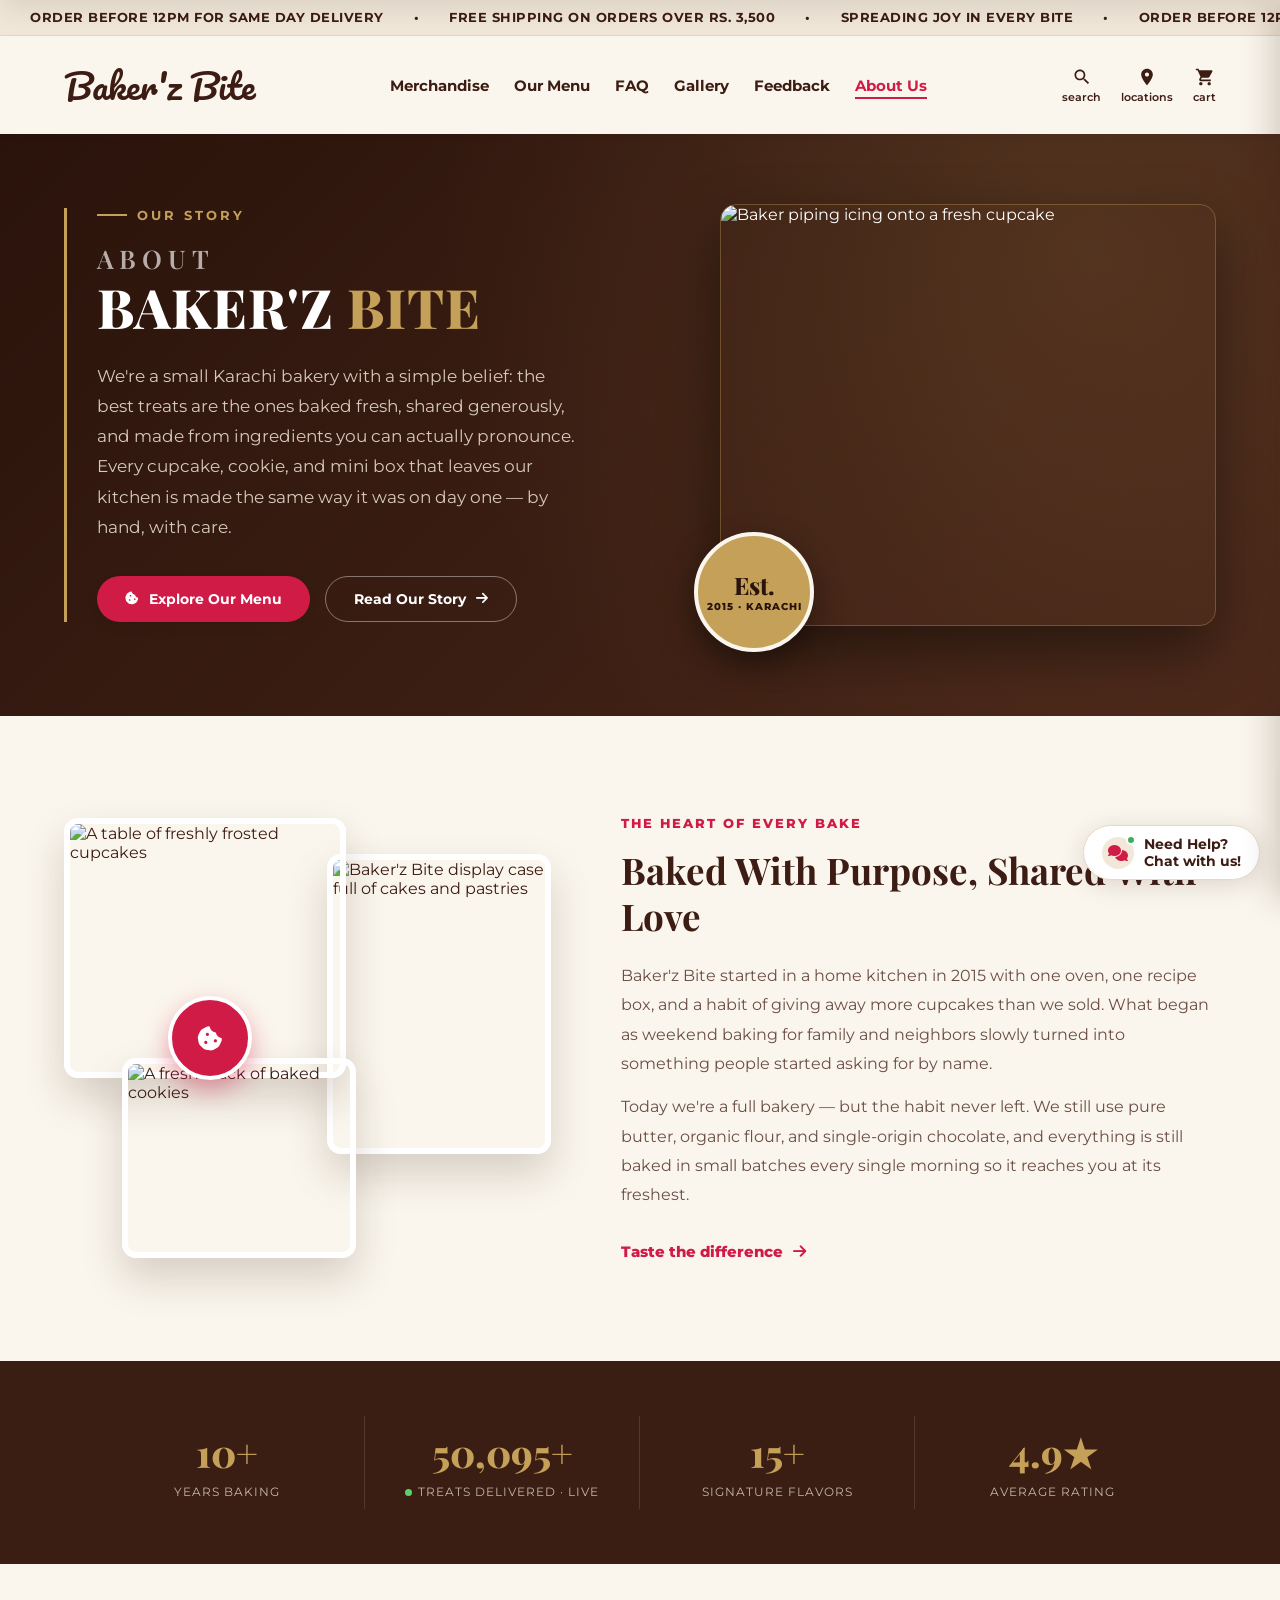
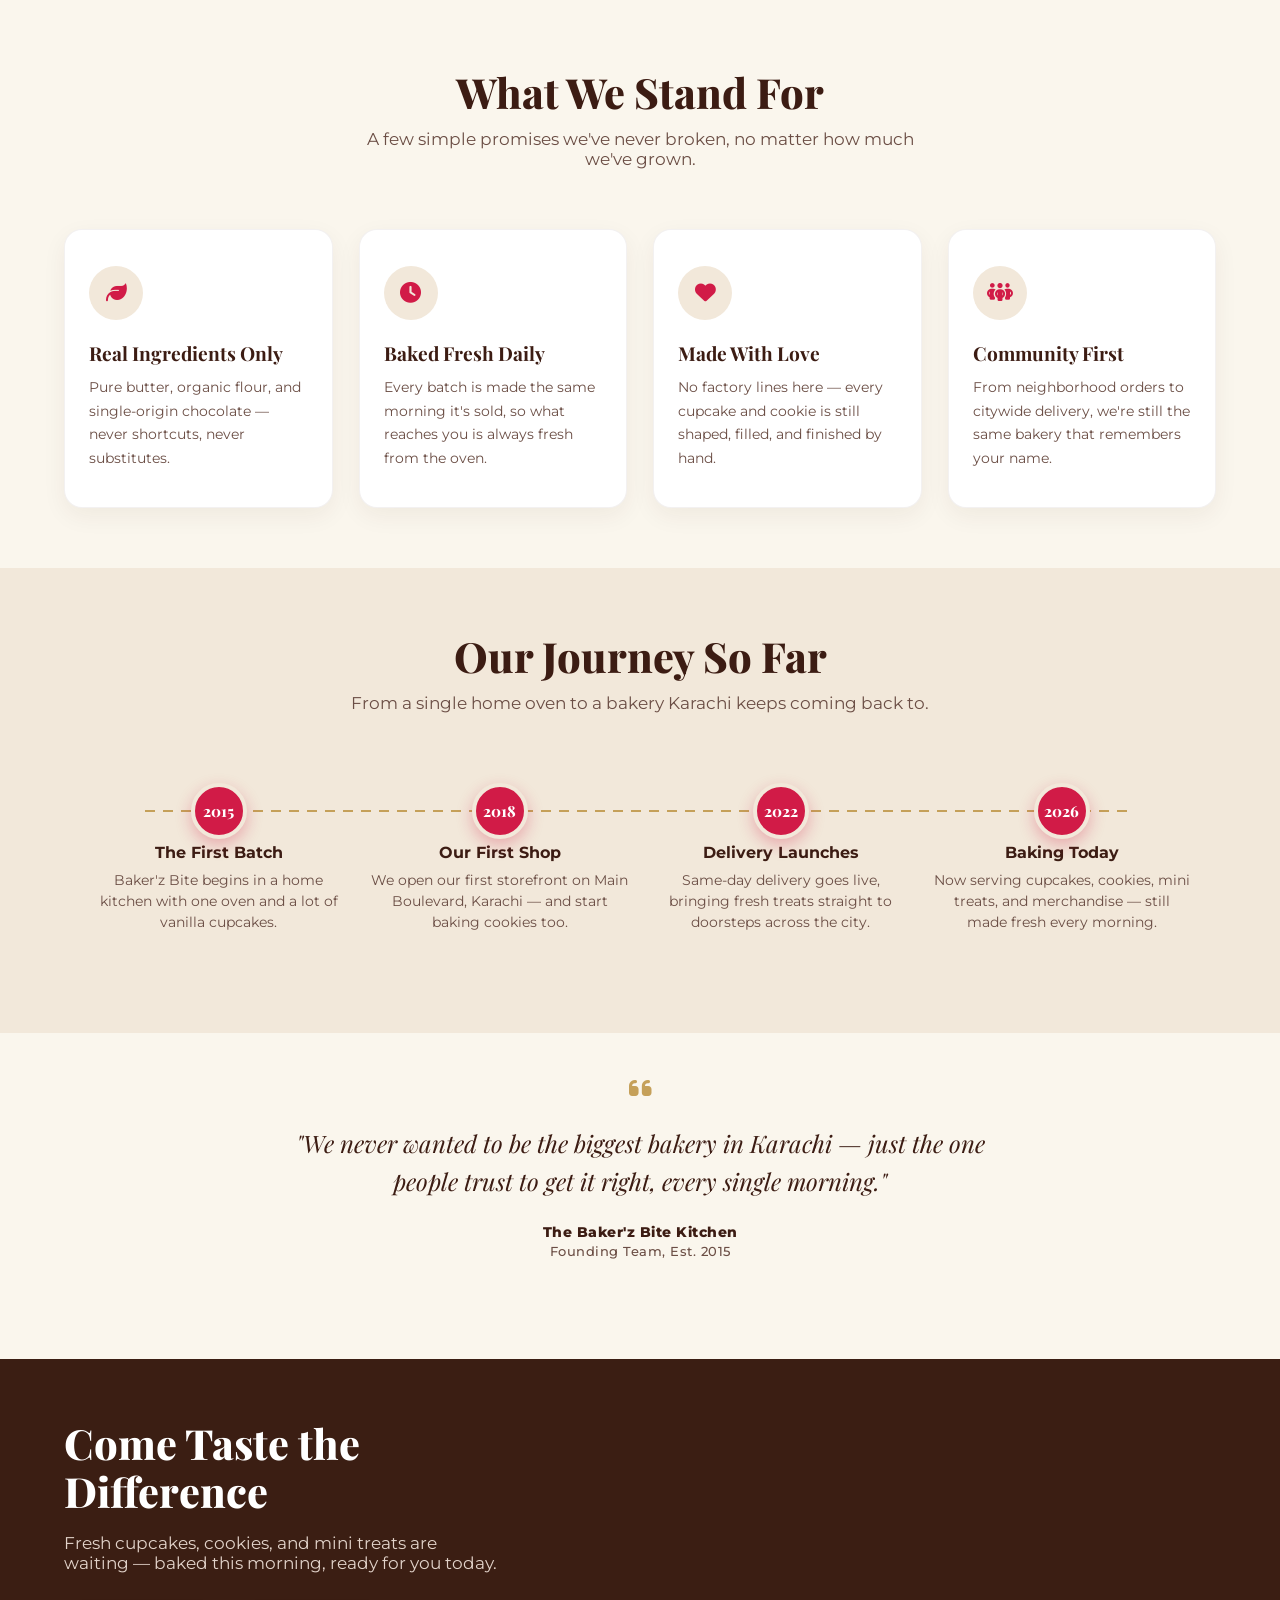
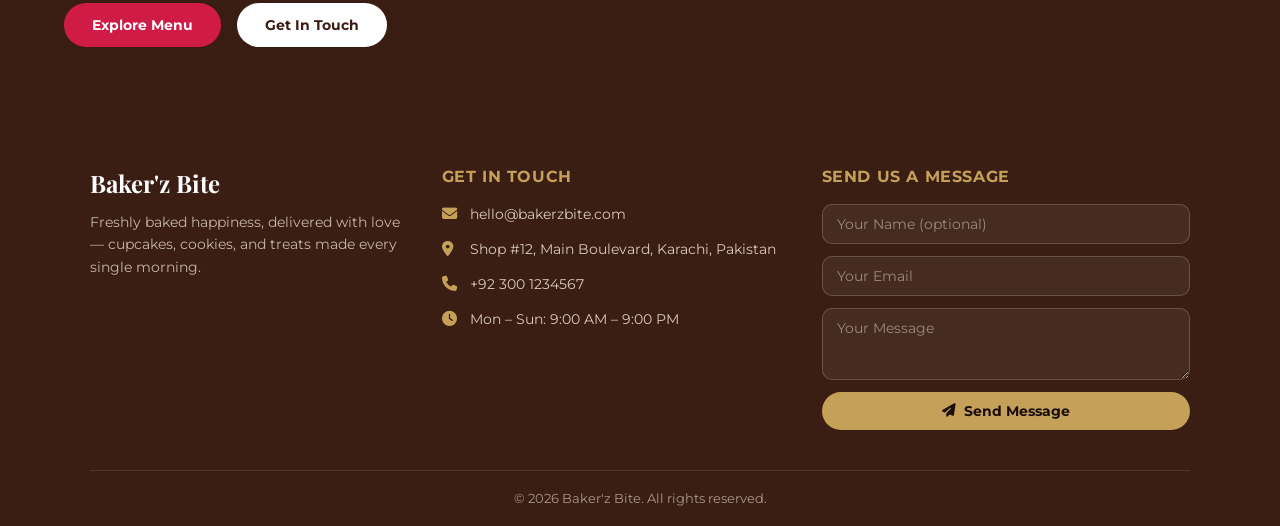
==== About_Us.html @ 225d3068 "first commit" ====
<!DOCTYPE html>
<html lang="en">

<head>
  <meta charset="UTF-8">
  <meta name="viewport" content="width=device-width, initial-scale=1.0">
  <title>About Us | Baker'z Bite</title>
  <!-- Google Fonts: Pacifico for logo, Montserrat & Playfair Display for modern typography -->
  <link rel="preconnect" href="https://fonts.googleapis.com">
  <link rel="preconnect" href="https://fonts.gstatic.com" crossorigin>
  <link
    href="https://fonts.googleapis.com/css2?family=Montserrat:wght@400;500;600;700;800&family=Pacifico&family=Playfair+Display:ital,wght@0,600;0,700;0,800;1,400&display=swap"
    rel="stylesheet">
  <!-- FontAwesome Icons -->
  <link rel="stylesheet" href="https://cdnjs.cloudflare.com/ajax/libs/font-awesome/6.4.0/css/all.min.css">

  <style>
    /* --- CSS RESET & THEME VARIABLES (matches index.html) --- */
    * {
      margin: 0;
      padding: 0;
      box-sizing: border-box;
      scroll-behavior: smooth;
    }

    :root {
      --bg-cream: #FAF6ED;
      --text-brown: #3C1C13;
      --accent-red: #D11B47;
      --card-brown: #3B1E13;
      --light-brown: #F2E8DA;
      --white: #FFFFFF;
      --gold-accent: #C5A059;
      --gold-hover: #e5be75;
      --transition-fast: all 0.25s cubic-bezier(0.4, 0, 0.2, 1);
      --transition-smooth: all 0.4s cubic-bezier(0.16, 1, 0.3, 1);
    }

    body {
      font-family: 'Montserrat', sans-serif;
      background-color: var(--bg-cream);
      color: var(--text-brown);
      overflow-x: hidden;
    }

    a {
      text-decoration: none;
      color: inherit;
    }

    img {
      display: block;
      max-width: 100%;
    }

    /* --- ANNOUNCEMENT TICKER --- */
    .ticker-bar {
      background-color: var(--light-brown);
      color: var(--text-brown);
      font-size: 0.8rem;
      font-weight: 700;
      letter-spacing: 0.5px;
      padding: 10px 0;
      overflow: hidden;
      white-space: nowrap;
      text-transform: uppercase;
      border-bottom: 1px solid rgba(60, 28, 19, 0.08);
    }

    .ticker-content {
      display: inline-flex;
      width: max-content;
      animation: ticker 25s linear infinite;
      will-change: transform;
      backface-visibility: hidden;
      transform: translateZ(0);
    }

    .ticker-item {
      display: inline-block;
      margin: 0 30px;
      flex-shrink: 0;
    }

    @keyframes ticker {
      0% { transform: translate3d(0, 0, 0); }
      100% { transform: translate3d(-50%, 0, 0); }
    }

    /* --- HEADER / NAVBAR --- */
    header {
      display: flex;
      justify-content: space-between;
      align-items: center;
      padding: 18px 5%;
      background-color: var(--bg-cream);
      position: sticky;
      top: 0;
      z-index: 1000;
      box-shadow: 0 2px 10px rgba(0, 0, 0, 0.03);
      transition: var(--transition-smooth);
    }

    .logo {
      font-family: 'Pacifico', cursive;
      font-size: 2.2rem;
      color: var(--text-brown);
      transition: var(--transition-fast);
    }

    .logo:hover {
      transform: scale(1.02);
      color: var(--accent-red);
    }

    nav ul {
      display: flex;
      list-style: none;
      gap: 25px;
    }

    nav a {
      font-size: 0.95rem;
      font-weight: 700;
      color: var(--text-brown);
      transition: var(--transition-fast);
      position: relative;
    }

    nav a:hover,
    nav a.active {
      color: var(--accent-red);
    }

    nav a::after {
      content: '';
      position: absolute;
      width: 0;
      height: 2px;
      bottom: -4px;
      left: 0;
      background-color: var(--accent-red);
      transition: var(--transition-fast);
    }

    nav a:hover::after,
    nav a.active::after {
      width: 100%;
    }


    .header-icons {
      display: flex;
      gap: 20px;
    }

    .icon-item {
      display: flex;
      flex-direction: column;
      align-items: center;
      font-size: 0.7rem;
      font-weight: 600;
      color: var(--text-brown);
      cursor: pointer;
      position: relative;
      transition: var(--transition-fast);
    }

    .icon-item:hover {
      color: var(--accent-red);
      transform: translateY(-2px);
    }

    .icon-item svg {
      width: 20px;
      height: 20px;
      fill: currentColor;
      margin-bottom: 3px;
      transition: var(--transition-fast);
    }

    /* --- SHARED BUTTONS --- */
    .btn {
      padding: 14px 28px;
      border-radius: 30px;
      font-size: 0.85rem;
      font-weight: 700;
      border: none;
      cursor: pointer;
      transition: var(--transition-fast);
      display: inline-flex;
      align-items: center;
      gap: 10px;
      box-shadow: 0 4px 12px rgba(0, 0, 0, 0.06);
    }

    .btn:hover {
      transform: translateY(-3px) scale(1.02);
      box-shadow: 0 8px 18px rgba(0, 0, 0, 0.12);
    }

    .btn:active {
      transform: translateY(0) scale(0.98);
    }

    .btn-primary {
      background-color: var(--accent-red);
      color: var(--white);
    }

    .btn-secondary {
      background-color: var(--white);
      color: var(--text-brown);
    }

    .btn-outline-light {
      background-color: transparent;
      color: var(--white);
      border: 1px solid rgba(255, 255, 255, 0.4);
      box-shadow: none;
    }

    .btn-outline-light:hover {
      background-color: rgba(255, 255, 255, 0.1);
      border-color: var(--gold-accent);
    }

    /* ============================================================ */
    /* ABOUT HERO — dark banner with gold accent, inspired by ref   */
    /* ============================================================ */
    .about-hero {
      position: relative;
      background: linear-gradient(135deg, #2A130B 0%, var(--card-brown) 55%, #472418 100%);
      color: var(--white);
      overflow: hidden;
    }

    .about-hero::before {
      content: '';
      position: absolute;
      inset: 0;
      background-image: radial-gradient(circle at 85% 20%, rgba(197, 160, 89, 0.16), transparent 55%);
      pointer-events: none;
    }

    .about-hero-inner {
      max-width: 1300px;
      margin: 0 auto;
      padding: 70px 5% 90px;
      display: grid;
      grid-template-columns: 1.1fr 0.9fr;
      gap: 50px;
      align-items: center;
      position: relative;
      z-index: 2;
    }

    .about-eyebrow {
      display: flex;
      align-items: center;
      gap: 10px;
      color: var(--gold-accent);
      font-size: 0.8rem;
      font-weight: 700;
      letter-spacing: 3px;
      text-transform: uppercase;
      margin-bottom: 22px;
    }

    .about-eyebrow::before {
      content: '';
      width: 30px;
      height: 2px;
      background-color: var(--gold-accent);
    }

    .about-hero-text {
      border-left: 3px solid var(--gold-accent);
      padding-left: 30px;
    }

    .about-hero-text h1 {
      font-family: 'Playfair Display', serif;
      font-weight: 800;
      text-transform: uppercase;
      line-height: 1.05;
      font-size: 3.4rem;
      letter-spacing: 1px;
    }

    .about-hero-text h1 .thin {
      display: block;
      font-weight: 600;
      font-size: 1.6rem;
      letter-spacing: 6px;
      color: rgba(255, 255, 255, 0.65);
      margin-bottom: 6px;
    }

    .about-hero-text h1 span {
      color: var(--gold-accent);
    }

    .about-hero-text p {
      margin-top: 26px;
      font-size: 1.08rem;
      line-height: 1.75;
      color: rgba(242, 232, 218, 0.85);
      max-width: 480px;
    }

    .about-hero-buttons {
      display: flex;
      flex-wrap: wrap;
      gap: 15px;
      margin-top: 34px;
    }

    .about-hero-image {
      position: relative;
    }

    .about-hero-image-frame {
      position: relative;
      border-radius: 16px;
      overflow: hidden;
      box-shadow: 0 25px 60px rgba(0, 0, 0, 0.45);
      border: 1px solid rgba(197, 160, 89, 0.35);
    }

    .about-hero-image-frame img {
      width: 100%;
      height: 420px;
      object-fit: cover;
      transition: transform 0.8s cubic-bezier(0.16, 1, 0.3, 1);
    }

    .about-hero-image:hover .about-hero-image-frame img {
      transform: scale(1.05);
    }

    .about-hero-stamp {
      position: absolute;
      bottom: -26px;
      left: -26px;
      width: 120px;
      height: 120px;
      border-radius: 50%;
      background: var(--gold-accent);
      color: #2A130B;
      display: flex;
      flex-direction: column;
      align-items: center;
      justify-content: center;
      text-align: center;
      font-family: 'Montserrat', sans-serif;
      font-weight: 800;
      box-shadow: 0 12px 30px rgba(0, 0, 0, 0.35);
      border: 4px solid var(--bg-cream);
      z-index: 3;
    }

    .about-hero-stamp span:first-child {
      font-family: 'Playfair Display', serif;
      font-size: 1.5rem;
      line-height: 1;
    }

    .about-hero-stamp span:last-child {
      font-size: 0.6rem;
      letter-spacing: 1px;
      text-transform: uppercase;
      margin-top: 4px;
    }

    @media (max-width: 900px) {
      .about-hero-inner {
        grid-template-columns: 1fr;
        padding-top: 50px;
      }

      .about-hero-text h1 {
        font-size: 2.4rem;
      }

      .about-hero-image-frame img {
        height: 300px;
      }

      nav ul {
        display: none;
      }
    }

    /* ============================================================ */
    /* STORY SECTION — two column, image collage w/ badge (ref idea)*/
    /* ============================================================ */
    .story-section {
      max-width: 1300px;
      margin: 0 auto;
      padding: 100px 5%;
      display: grid;
      grid-template-columns: 0.9fr 1.1fr;
      gap: 70px;
      align-items: center;
    }

    .story-label {
      color: var(--accent-red);
      font-weight: 800;
      font-size: 0.8rem;
      letter-spacing: 2px;
      text-transform: uppercase;
      margin-bottom: 16px;
    }

    .story-section h2 {
      font-family: 'Playfair Display', serif;
      font-weight: 700;
      font-size: 2.3rem;
      line-height: 1.25;
      margin-bottom: 22px;
    }

    .story-section p {
      font-size: 1.02rem;
      line-height: 1.8;
      color: #6B4E45;
      margin-bottom: 14px;
    }

    .story-link {
      display: inline-flex;
      align-items: center;
      gap: 10px;
      margin-top: 18px;
      font-weight: 800;
      color: var(--accent-red);
      font-size: 0.95rem;
      transition: var(--transition-fast);
    }

    .story-link i {
      transition: transform 0.3s ease;
    }

    .story-link:hover i {
      transform: translateX(6px);
    }

    .story-collage {
      position: relative;
      height: 440px;
    }

    .collage-img {
      position: absolute;
      border-radius: 14px;
      overflow: hidden;
      box-shadow: 0 20px 40px rgba(60, 28, 19, 0.18);
      border: 6px solid var(--white);
    }

    .collage-img img {
      width: 100%;
      height: 100%;
      object-fit: cover;
    }

    .collage-1 {
      width: 58%;
      height: 260px;
      top: 0;
      left: 0;
      z-index: 2;
    }

    .collage-2 {
      width: 48%;
      height: 200px;
      bottom: 0;
      left: 12%;
      z-index: 3;
    }

    .collage-3 {
      width: 46%;
      height: 300px;
      top: 8%;
      right: 0;
      z-index: 1;
    }

    .collage-badge {
      position: absolute;
      top: 50%;
      left: 30%;
      transform: translate(-50%, -50%);
      width: 84px;
      height: 84px;
      border-radius: 50%;
      background: var(--accent-red);
      color: var(--white);
      display: flex;
      align-items: center;
      justify-content: center;
      font-size: 1.6rem;
      box-shadow: 0 10px 25px rgba(209, 27, 71, 0.4);
      z-index: 4;
      border: 4px solid var(--white);
    }

    @media (max-width: 900px) {
      .story-section {
        grid-template-columns: 1fr;
        gap: 40px;
        padding: 70px 5%;
      }

      .story-collage {
        height: 360px;
        order: -1;
      }
    }

    /* ============================================================ */
    /* STATS BAND                                                    */
    /* ============================================================ */
    .stats-band {
      background: var(--card-brown);
      color: var(--white);
      padding: 55px 5%;
    }

    .stats-inner {
      max-width: 1100px;
      margin: 0 auto;
      display: grid;
      grid-template-columns: repeat(4, 1fr);
      text-align: center;
    }

    .stat-item {
      padding: 10px 20px;
      border-right: 1px solid rgba(255, 255, 255, 0.12);
    }

    .stat-item:last-child {
      border-right: none;
    }

    .stat-item .stat-number {
      font-family: 'Playfair Display', serif;
      font-weight: 800;
      font-size: 2.4rem;
      color: var(--gold-accent);
      display: block;
    }

    .stat-item .stat-label {
      font-size: 0.78rem;
      letter-spacing: 1px;
      text-transform: uppercase;
      color: rgba(242, 232, 218, 0.75);
      margin-top: 6px;
      display: block;
    }

    .live-dot {
      display: inline-block;
      width: 7px;
      height: 7px;
      border-radius: 50%;
      background: #5ad16a;
      margin-right: 6px;
      vertical-align: middle;
      animation: liveDotPulse 1.8s infinite;
    }

    @keyframes liveDotPulse {
      0% { box-shadow: 0 0 0 0 rgba(90, 209, 106, 0.55); }
      70% { box-shadow: 0 0 0 6px rgba(90, 209, 106, 0); }
      100% { box-shadow: 0 0 0 0 rgba(90, 209, 106, 0); }
    }

    @media (max-width: 760px) {
      .stats-inner {
        grid-template-columns: repeat(2, 1fr);
        row-gap: 30px;
      }

      .stat-item:nth-child(2) {
        border-right: none;
      }
    }

    /* ============================================================ */
    /* VALUES SECTION                                                */
    /* ============================================================ */
    .values-section {
      padding: 100px 5% 60px;
      text-align: center;
    }

    .values-section .menu-header p {
      max-width: 560px;
      margin-left: auto;
      margin-right: auto;
    }

    .values-grid {
      max-width: 1200px;
      margin: 40px auto 0;
      display: grid;
      grid-template-columns: repeat(4, 1fr);
      gap: 26px;
    }

    .value-card {
      background: var(--white);
      border-radius: 18px;
      padding: 36px 24px;
      text-align: left;
      box-shadow: 0 8px 24px rgba(60, 28, 19, 0.06);
      transition: var(--transition-smooth);
      border: 1px solid rgba(60, 28, 19, 0.06);
    }

    .value-card:hover {
      transform: translateY(-8px);
      box-shadow: 0 16px 34px rgba(60, 28, 19, 0.12);
      border-color: rgba(197, 160, 89, 0.4);
    }

    .value-icon {
      width: 54px;
      height: 54px;
      border-radius: 50%;
      background: var(--light-brown);
      color: var(--accent-red);
      display: flex;
      align-items: center;
      justify-content: center;
      font-size: 1.3rem;
      margin-bottom: 20px;
    }

    .value-card h3 {
      font-family: 'Playfair Display', serif;
      font-size: 1.2rem;
      margin-bottom: 10px;
    }

    .value-card p {
      font-size: 0.9rem;
      line-height: 1.65;
      color: #6B4E45;
    }

    @media (max-width: 980px) {
      .values-grid {
        grid-template-columns: repeat(2, 1fr);
      }
    }

    @media (max-width: 560px) {
      .values-grid {
        grid-template-columns: 1fr;
      }
    }

    /* ============================================================ */
    /* JOURNEY / TIMELINE SECTION                                    */
    /* ============================================================ */
    .journey-section {
      padding: 60px 5% 100px;
      background-color: var(--light-brown);
    }

    .timeline {
      max-width: 1100px;
      margin: 50px auto 0;
      display: grid;
      grid-template-columns: repeat(4, 1fr);
      gap: 24px;
      position: relative;
    }

    .timeline::before {
      content: '';
      position: absolute;
      top: 27px;
      left: 5%;
      right: 5%;
      height: 2px;
      background: repeating-linear-gradient(to right, var(--gold-accent) 0 10px, transparent 10px 18px);
    }

    .timeline-item {
      position: relative;
      padding-top: 60px;
      text-align: center;
    }

    .timeline-dot {
      position: absolute;
      top: 0;
      left: 50%;
      transform: translateX(-50%);
      width: 56px;
      height: 56px;
      border-radius: 50%;
      background: var(--accent-red);
      color: var(--white);
      display: flex;
      align-items: center;
      justify-content: center;
      font-family: 'Playfair Display', serif;
      font-weight: 800;
      font-size: 0.95rem;
      border: 4px solid var(--light-brown);
      box-shadow: 0 6px 16px rgba(209, 27, 71, 0.3);
    }

    .timeline-item h4 {
      font-size: 1rem;
      margin-bottom: 8px;
    }

    .timeline-item p {
      font-size: 0.85rem;
      color: #6B4E45;
      line-height: 1.55;
    }

    @media (max-width: 900px) {
      .timeline {
        grid-template-columns: 1fr;
        gap: 40px;
      }

      .timeline::before {
        display: none;
      }
    }

    /* ============================================================ */
    /* QUOTE SECTION                                                 */
    /* ============================================================ */
    .quote-section {
      max-width: 850px;
      margin: 0 auto;
      padding: 40px 5% 100px;
      text-align: center;
    }

    .quote-icon {
      font-size: 1.6rem;
      color: var(--gold-accent);
      margin-bottom: 20px;
    }

    .quote-section blockquote {
      font-family: 'Playfair Display', serif;
      font-style: italic;
      font-size: 1.5rem;
      line-height: 1.6;
      color: var(--text-brown);
    }

    .quote-author {
      margin-top: 22px;
      font-weight: 800;
      font-size: 0.9rem;
      letter-spacing: 0.5px;
    }

    .quote-author span {
      display: block;
      font-weight: 500;
      font-size: 0.8rem;
      color: #6B4E45;
      margin-top: 3px;
    }

    /* ============================================================ */
    /* CTA BANNER (variant of homepage featured-section)             */
    /* ============================================================ */
    .about-cta {
      display: flex;
      width: 100%;
      background-color: var(--card-brown);
      color: var(--white);
      min-height: 320px;
      overflow: hidden;
    }

    .about-cta-text {
      flex: 1;
      padding: 60px 5%;
      display: flex;
      flex-direction: column;
      justify-content: center;
      align-items: flex-start;
    }

    .about-cta-text h2 {
      font-family: 'Playfair Display', serif;
      font-size: 2.6rem;
      font-weight: 800;
      line-height: 1.15;
      margin-bottom: 18px;
      max-width: 480px;
    }

    .about-cta-text p {
      font-size: 1.05rem;
      margin-bottom: 30px;
      color: #E2D3CA;
      max-width: 440px;
    }

    .about-cta-buttons {
      display: flex;
      gap: 16px;
      flex-wrap: wrap;
    }

    .about-cta-image {
      flex: 1;
      position: relative;
      background-image: url('https://images.unsplash.com/photo-1578985545062-69928b1d9587?auto=format&fit=crop&w=1000&q=80');
      background-size: cover;
      background-position: center;
      transition: transform 0.6s ease;
    }

    .about-cta:hover .about-cta-image {
      transform: scale(1.03);
    }

    @media (max-width: 900px) {
      .about-cta {
        flex-direction: column;
      }

      .about-cta-image {
        height: 260px;
      }
    }

    /* --- SECTION HEADER (reused pattern) --- */
    .menu-header {
      text-align: center;
      padding: 0 20px 20px 20px;
    }

    .menu-header h2 {
      font-family: 'Playfair Display', serif;
      font-size: 2.6rem;
      font-weight: 800;
      margin-bottom: 10px;
    }

    .menu-header p {
      font-size: 1.05rem;
      color: #6B4E45;
    }

    /* ============================================================ */
    /* FOOTER (matches index.html)                                 */
    /* ============================================================ */
    .site-footer {
      background: var(--card-brown);
      color: var(--light-brown);
      padding: 60px 24px 0;
    }

    .footer-container {
      max-width: 1100px;
      margin: 0 auto;
      display: grid;
      grid-template-columns: 1.1fr 1.2fr 1.3fr;
      gap: 40px;
      padding-bottom: 40px;
      border-bottom: 1px solid rgba(255, 255, 255, 0.1);
    }

    .footer-col h3 {
      font-family: 'Playfair Display', serif;
      font-size: 1.5rem;
      color: var(--white);
      margin-bottom: 12px;
    }

    .footer-col h4 {
      font-family: 'Montserrat', sans-serif;
      font-size: 1rem;
      font-weight: 700;
      color: var(--gold-accent);
      text-transform: uppercase;
      letter-spacing: 0.6px;
      margin-bottom: 18px;
    }

    .footer-brand p {
      font-size: 0.88rem;
      line-height: 1.6;
      color: rgba(242, 232, 218, 0.75);
    }

    .footer-contact ul {
      list-style: none;
      display: flex;
      flex-direction: column;
      gap: 14px;
    }

    .footer-contact li {
      display: flex;
      align-items: flex-start;
      gap: 12px;
      font-size: 0.88rem;
      line-height: 1.5;
      color: rgba(242, 232, 218, 0.85);
    }

    .footer-contact li i {
      color: var(--gold-accent);
      font-size: 0.95rem;
      margin-top: 2px;
      width: 16px;
      flex-shrink: 0;
    }

    .footer-contact-form {
      display: flex;
      flex-direction: column;
      gap: 12px;
    }

    .footer-contact-form input,
    .footer-contact-form textarea {
      width: 100%;
      padding: 11px 14px;
      border-radius: 10px;
      border: 1px solid rgba(255, 255, 255, 0.18);
      background: rgba(255, 255, 255, 0.06);
      color: var(--white);
      font-family: 'Montserrat', sans-serif;
      font-size: 0.85rem;
      outline: none;
      resize: vertical;
      transition: var(--transition-fast);
    }

    .footer-contact-form input::placeholder,
    .footer-contact-form textarea::placeholder {
      color: rgba(242, 232, 218, 0.5);
    }

    .footer-contact-form input:focus,
    .footer-contact-form textarea:focus {
      border-color: var(--gold-accent);
      background: rgba(255, 255, 255, 0.1);
    }

    .footer-contact-form input.invalid,
    .footer-contact-form textarea.invalid {
      border-color: var(--accent-red);
    }

    .footer-form-error {
      display: none;
      color: #f3a3b6;
      font-size: 0.76rem;
      margin-top: -6px;
    }

    .footer-form-error.show {
      display: block;
    }

    .footer-contact-form button {
      display: flex;
      align-items: center;
      justify-content: center;
      gap: 8px;
      background: var(--gold-accent);
      color: #1A0D0A;
      border: none;
      border-radius: 25px;
      padding: 11px 16px;
      font-family: 'Montserrat', sans-serif;
      font-weight: 700;
      font-size: 0.85rem;
      cursor: pointer;
      transition: var(--transition-fast);
    }

    .footer-contact-form button:hover {
      background: var(--gold-hover);
      transform: translateY(-2px);
    }

    .footer-form-confirmation {
      display: none;
      align-items: center;
      gap: 8px;
      background: rgba(45, 90, 39, 0.25);
      border: 1px solid rgba(87, 173, 74, 0.4);
      color: #b7e6ac;
      padding: 10px 14px;
      border-radius: 10px;
      font-size: 0.82rem;
      font-weight: 600;
    }

    .footer-form-confirmation.show {
      display: flex;
    }

    .footer-bottom {
      max-width: 1100px;
      margin: 0 auto;
      padding: 20px 0;
      text-align: center;
      font-size: 0.8rem;
      color: rgba(242, 232, 218, 0.6);
    }

    @media (max-width: 860px) {
      .footer-container {
        grid-template-columns: 1fr;
      }
    }
    /* --- CART BADGE + SEARCH OVERLAY (shared with index.html) --- */
    /* Cart Badge - Hidden by default when 0 */
    .cart-badge {
      position: absolute;
      top: -5px;
      right: -2px;
      background-color: var(--accent-red);
      color: var(--white);
      font-size: 0.65rem;
      font-weight: 800;
      width: 16px;
      height: 16px;
      border-radius: 50%;
      display: none;
      /* Initially hidden */
      align-items: center;
      justify-content: center;
      transition: transform 0.3s cubic-bezier(0.175, 0.885, 0.32, 1.275);
    }

    /* --- SEARCH BAR OVERLAY --- */
    .search-overlay {
      position: fixed;
      top: 0;
      left: 0;
      width: 100%;
      background-color: var(--bg-cream);
      box-shadow: 0 10px 30px rgba(0, 0, 0, 0.1);
      z-index: 1001;
      padding: 20px 5%;
      transform: translateY(-100%);
      transition: transform 0.35s cubic-bezier(0.16, 1, 0.3, 1);
      display: flex;
      flex-direction: column;
      align-items: center;
    }

    .search-overlay.open {
      transform: translateY(0);
    }

    .search-input-wrapper {
      display: flex;
      align-items: center;
      width: 100%;
      max-width: 700px;
      background-color: var(--white);
      border: 2px solid var(--text-brown);
      border-radius: 30px;
      padding: 8px 20px;
      box-shadow: 0 4px 12px rgba(0, 0, 0, 0.05);
    }

    .search-input-wrapper i {
      font-size: 1.2rem;
      color: var(--text-brown);
      margin-right: 12px;
    }

    .search-input-wrapper input {
      border: none;
      outline: none;
      background: transparent;
      width: 100%;
      font-size: 1rem;
      font-family: inherit;
      font-weight: 600;
      color: var(--text-brown);
    }

    .close-search-btn {
      margin-left: 10px;
      background: none;
      border: none;
      font-size: 1.5rem;
      color: var(--text-brown);
      cursor: pointer;
      transition: var(--transition-fast);
    }

    .close-search-btn:hover {
      color: var(--accent-red);
    }

    .search-results-list {
      width: 100%;
      max-width: 700px;
      max-height: 300px;
      overflow-y: auto;
      margin-top: 15px;
      display: flex;
      flex-direction: column;
      gap: 10px;
    }

    .search-result-item {
      display: flex;
      align-items: center;
      gap: 15px;
      background: var(--white);
      padding: 10px 15px;
      border-radius: 12px;
      cursor: pointer;
      transition: var(--transition-fast);
      border: 1px solid rgba(60, 28, 19, 0.05);
    }

    .search-result-item:hover {
      background: var(--light-brown);
    }

    .search-result-item img {
      width: 50px;
      height: 50px;
      border-radius: 8px;
      object-fit: cover;
    }

    .search-result-info {
      flex-grow: 1;
    }

    .search-result-info h5 {
      font-size: 0.95rem;
      font-weight: 700;
      color: var(--text-brown);
    }

    .search-result-info p {
      font-size: 0.8rem;
      color: #6B4E45;
    }

    .search-result-price {
      font-weight: 800;
      color: var(--accent-red);
    }


    /* --- SLIDE-OUT CART DRAWER --- */
    .cart-drawer-overlay {
      position: fixed;
      top: 0;
      left: 0;
      width: 100vw;
      height: 100vh;
      background: rgba(26, 13, 10, 0.5);
      backdrop-filter: blur(3px);
      z-index: 2500;
      opacity: 0;
      pointer-events: none;
      transition: opacity 0.3s ease;
    }

    .cart-drawer-overlay.open {
      opacity: 1;
      pointer-events: auto;
    }

    .cart-drawer {
      position: fixed;
      top: 0;
      right: 0;
      width: 100%;
      max-width: 420px;
      height: 100vh;
      background-color: var(--bg-cream);
      z-index: 2600;
      transform: translateX(100%);
      transition: transform 0.35s cubic-bezier(0.16, 1, 0.3, 1);
      display: flex;
      flex-direction: column;
      box-shadow: -8px 0 30px rgba(60, 28, 19, 0.2);
      border-left: 1px solid rgba(197, 160, 89, 0.2);
    }

    .cart-drawer.open {
      transform: translateX(0);
    }

    .cart-header {
      padding: 22px 25px;
      background-color: var(--card-brown);
      color: var(--white);
      border-bottom: 2px solid var(--gold-accent);
      display: flex;
      justify-content: space-between;
      align-items: center;
    }

    .cart-header h3 {
      font-family: 'Playfair Display', serif;
      font-size: 1.4rem;
      font-weight: 700;
      letter-spacing: 0.5px;
      display: flex;
      align-items: center;
      gap: 10px;
    }

    .cart-header h3 i {
      color: var(--gold-accent);
      font-size: 1.1rem;
    }

    .close-cart-btn {
      background: none;
      border: none;
      font-size: 1.3rem;
      color: var(--light-brown);
      cursor: pointer;
      transition: var(--transition-fast);
      width: 32px;
      height: 32px;
      border-radius: 50%;
      display: flex;
      align-items: center;
      justify-content: center;
    }

    .close-cart-btn:hover {
      color: var(--white);
      background-color: rgba(255, 255, 255, 0.1);
    }

    .cart-items-container {
      flex-grow: 1;
      overflow-y: auto;
      padding: 20px 20px;
      display: flex;
      flex-direction: column;
      gap: 15px;
      background-color: var(--bg-cream);
    }

    .cart-empty-msg {
      text-align: center;
      color: #6B4E45;
      margin: auto 0;
      font-weight: 600;
      display: flex;
      flex-direction: column;
      align-items: center;
      gap: 12px;
    }

    .cart-empty-msg i {
      font-size: 2.5rem;
      color: var(--gold-accent);
      opacity: 0.7;
    }

    .cart-item {
      display: flex;
      align-items: center;
      gap: 15px;
      background-color: var(--white);
      padding: 12px 14px;
      border-radius: 14px;
      border: 1px solid rgba(60, 28, 19, 0.08);
      box-shadow: 0 4px 12px rgba(60, 28, 19, 0.04);
      position: relative;
      transition: var(--transition-fast);
    }

    .cart-item:hover {
      border-color: rgba(197, 160, 89, 0.4);
      box-shadow: 0 6px 16px rgba(60, 28, 19, 0.08);
    }

    .cart-item-img {
      width: 65px;
      height: 65px;
      border-radius: 10px;
      object-fit: cover;
      border: 1px solid var(--light-brown);
    }

    .cart-item-details {
      flex-grow: 1;
    }

    .cart-item-title {
      font-size: 0.95rem;
      font-weight: 700;
      color: var(--text-brown);
      line-height: 1.2;
    }

    .cart-item-price {
      font-size: 0.9rem;
      font-weight: 800;
      color: var(--accent-red);
      margin-top: 4px;
    }

    .cart-qty-controls {
      display: flex;
      align-items: center;
      gap: 10px;
      margin-top: 8px;
      background: var(--bg-cream);
      width: fit-content;
      padding: 2px 8px;
      border-radius: 20px;
      border: 1px solid rgba(60, 28, 19, 0.1);
    }

    .qty-btn {
      width: 22px;
      height: 22px;
      border-radius: 50%;
      border: none;
      background: transparent;
      color: var(--text-brown);
      font-weight: 800;
      cursor: pointer;
      display: flex;
      align-items: center;
      justify-content: center;
      transition: var(--transition-fast);
    }

    .qty-btn:hover {
      color: var(--accent-red);
      background-color: var(--white);
    }

    .cart-item-qty {
      font-size: 0.85rem;
      font-weight: 800;
      color: var(--text-brown);
      min-width: 16px;
      text-align: center;
    }

    .remove-cart-item {
      color: #A38B83;
      cursor: pointer;
      font-size: 0.9rem;
      transition: var(--transition-fast);
      padding: 6px;
      border-radius: 50%;
    }

    .remove-cart-item:hover {
      color: var(--accent-red);
      background-color: rgba(209, 27, 71, 0.08);
    }

    .cart-footer {
      padding: 20px 25px;
      background-color: var(--white);
      border-top: 1px solid rgba(60, 28, 19, 0.08);
      box-shadow: 0 -4px 15px rgba(0, 0, 0, 0.02);
    }

    .cart-total-row {
      display: flex;
      justify-content: space-between;
      align-items: baseline;
      font-size: 1.1rem;
      font-weight: 800;
      margin-bottom: 16px;
      color: var(--text-brown);
    }

    .cart-total-row span:last-child {
      font-size: 1.3rem;
      color: var(--accent-red);
    }

    .checkout-btn {
      width: 100%;
      padding: 15px;
      border-radius: 30px;
      border: none;
      background: linear-gradient(135deg, var(--card-brown) 0%, #2A130B 100%);
      color: var(--gold-accent);
      font-size: 0.95rem;
      font-weight: 800;
      letter-spacing: 1px;
      text-transform: uppercase;
      cursor: pointer;
      transition: var(--transition-fast);
      box-shadow: 0 4px 14px rgba(60, 28, 19, 0.25);
      display: flex;
      align-items: center;
      justify-content: center;
      gap: 10px;
      border: 1px solid var(--gold-accent);
    }

    .checkout-btn:hover {
      background: linear-gradient(135deg, var(--accent-red) 0%, #a81236 100%);
      color: var(--white);
      border-color: var(--accent-red);
      transform: translateY(-2px);
      box-shadow: 0 6px 18px rgba(209, 27, 71, 0.3);
    }


    /* --- DELIVERY LOCATION CHECK MODAL --- */
    .location-overlay {
      position: fixed;
      inset: 0;
      background: rgba(26, 13, 10, 0.55);
      display: flex;
      align-items: center;
      justify-content: center;
      opacity: 0;
      visibility: hidden;
      transition: opacity 0.25s ease;
      z-index: 3000;
      padding: 20px;
    }

    .location-overlay.open {
      opacity: 1;
      visibility: visible;
    }

    .location-modal {
      background: var(--bg-cream);
      border-radius: 18px;
      padding: 32px 28px 28px;
      width: 100%;
      max-width: 400px;
      position: relative;
      transform: translateY(12px);
      transition: transform 0.25s ease;
      box-shadow: 0 20px 50px rgba(26, 13, 10, 0.3);
    }

    .location-overlay.open .location-modal {
      transform: translateY(0);
    }

    .location-close-btn {
      position: absolute;
      top: 14px;
      right: 16px;
      background: none;
      border: none;
      font-size: 24px;
      line-height: 1;
      cursor: pointer;
      color: var(--text-brown);
    }

    .location-modal-header {
      display: flex;
      align-items: center;
      gap: 10px;
      margin-bottom: 6px;
    }

    .location-modal-header i {
      color: var(--accent-red);
      font-size: 20px;
    }

    .location-modal-header h3 {
      font-family: 'Playfair Display', serif;
      font-size: 22px;
      margin: 0;
      color: var(--text-brown);
    }

    .location-modal-sub {
      font-size: 14px;
      color: #6B4E45;
      line-height: 1.5;
      margin: 0 0 22px;
    }

    .location-map-wrap {
      width: 100%;
      height: 180px;
      border-radius: 12px;
      overflow: hidden;
      margin-bottom: 20px;
      border: 1px solid rgba(60, 28, 19, 0.14);
    }

    .location-map-wrap iframe {
      width: 100%;
      height: 100%;
      border: 0;
      display: block;
    }

    .location-check-btn {
      width: 100%;
      background: var(--card-brown);
      color: var(--white);
      border: 1px solid var(--card-brown);
      border-radius: 30px;
      padding: 14px 16px;
      font-family: 'Montserrat', sans-serif;
      font-weight: 700;
      font-size: 14px;
      cursor: pointer;
      display: flex;
      align-items: center;
      justify-content: center;
      gap: 8px;
      transition: var(--transition-fast);
    }

    .location-check-btn:hover {
      background: var(--accent-red);
      border-color: var(--accent-red);
    }

    .location-check-btn:active {
      transform: scale(0.98);
    }

    .location-check-btn:disabled {
      opacity: 0.6;
      cursor: wait;
    }

    .location-spinner {
      width: 14px;
      height: 14px;
      border: 2px solid rgba(255, 255, 255, 0.35);
      border-top-color: var(--white);
      border-radius: 50%;
      animation: location-spin 0.7s linear infinite;
      display: none;
    }

    @keyframes location-spin {
      to {
        transform: rotate(360deg);
      }
    }

    .location-divider {
      display: flex;
      align-items: center;
      text-align: center;
      margin: 16px 0;
      color: #A38B83;
      font-size: 12px;
      text-transform: uppercase;
      letter-spacing: 0.5px;
    }

    .location-divider::before,
    .location-divider::after {
      content: '';
      flex: 1;
      height: 1px;
      background: rgba(60, 28, 19, 0.14);
    }

    .location-divider span {
      padding: 0 12px;
    }

    .location-area-row {
      display: flex;
      gap: 8px;
    }

    .location-area-row select {
      flex: 1;
      padding: 12px 14px;
      border-radius: 30px;
      border: 1px solid rgba(60, 28, 19, 0.2);
      background: var(--white);
      color: var(--text-brown);
      font-family: 'Montserrat', sans-serif;
      font-size: 13.5px;
      font-weight: 600;
      cursor: pointer;
      outline: none;
    }

    .location-area-row select:focus {
      border-color: var(--accent-red);
    }

    .location-area-row button {
      background: transparent;
      color: var(--text-brown);
      border: 1px solid var(--text-brown);
      border-radius: 30px;
      padding: 10px 20px;
      font-family: 'Montserrat', sans-serif;
      font-weight: 700;
      font-size: 13.5px;
      cursor: pointer;
      transition: var(--transition-fast);
      white-space: nowrap;
    }

    .location-area-row button:hover {
      background: var(--text-brown);
      color: var(--white);
    }

    .location-result {
      margin-top: 16px;
      border-radius: 12px;
      padding: 14px 15px;
      font-size: 13.5px;
      line-height: 1.55;
      display: none;
    }

    .location-result.show {
      display: block;
    }

    .location-result.in-range {
      background: rgba(45, 90, 39, 0.1);
      border: 1px solid rgba(45, 90, 39, 0.3);
      color: #2D5A27;
    }

    .location-result.out-range {
      background: rgba(197, 160, 89, 0.12);
      border: 1px solid rgba(197, 160, 89, 0.4);
      color: #8A6415;
    }

    .location-result.error {
      background: rgba(60, 28, 19, 0.06);
      border: 1px solid rgba(60, 28, 19, 0.14);
      color: rgba(60, 28, 19, 0.75);
    }

    .location-result strong {
      display: block;
      margin-bottom: 3px;
      font-size: 14px;
    }
    /* --- CHAT BOT WIDGET (launcher button — colors intentionally unchanged) --- */
    .chat-widget {
      position: fixed;
      bottom: 20px;
      right: 20px;
      background-color: var(--white);
      border-radius: 30px;
      padding: 10px 18px;
      display: flex;
      align-items: center;
      gap: 10px;
      box-shadow: 0 5px 25px rgba(60, 28, 19, 0.15);
      cursor: pointer;
      z-index: 2000;
      border: 1px solid #E5D8C5;
      transition: var(--transition-smooth);
    }

    .chat-widget:hover {
      transform: scale(1.05) translateY(-3px);
      box-shadow: 0 8px 30px rgba(60, 28, 19, 0.22);
    }

    .chat-widget.is-active {
      transform: scale(0.96);
    }

    .chat-icon {
      position: relative;
      background-color: var(--light-brown);
      width: 32px;
      height: 32px;
      border-radius: 50%;
      display: flex;
      align-items: center;
      justify-content: center;
      color: var(--accent-red);
      transition: var(--transition-fast);
    }

    .chat-widget:hover .chat-icon {
      background-color: var(--accent-red);
      color: var(--white);
    }

    .chat-icon .chat-ping {
      position: absolute;
      top: -2px;
      right: -2px;
      width: 10px;
      height: 10px;
      border-radius: 50%;
      background: #3FAE5C;
      border: 2px solid var(--white);
    }

    .chat-text {
      font-size: 0.85rem;
      font-weight: 700;
      color: var(--text-brown);
      line-height: 1.2;
    }

    /* --- CHAT PANEL (redesigned assistant UI) --- */
    .chat-panel {
      position: fixed;
      bottom: 92px;
      right: 20px;
      width: 380px;
      max-width: calc(100vw - 32px);
      height: 560px;
      max-height: calc(100vh - 130px);
      background: var(--bg-cream);
      border-radius: 22px;
      box-shadow: 0 20px 55px rgba(26, 13, 10, 0.32);
      border: 1px solid #E5D8C5;
      display: flex;
      flex-direction: column;
      overflow: hidden;
      z-index: 2100;
      opacity: 0;
      visibility: hidden;
      transform: translateY(20px) scale(0.97);
      transform-origin: bottom right;
      transition: var(--transition-smooth);
    }

    .chat-panel.open {
      opacity: 1;
      visibility: visible;
      transform: translateY(0) scale(1);
    }

    .chat-panel-header {
      background: linear-gradient(135deg, var(--card-brown) 0%, #2A1209 100%);
      color: var(--white);
      padding: 16px 16px 16px 18px;
      display: flex;
      align-items: center;
      justify-content: space-between;
      gap: 10px;
      border-bottom: 2px solid var(--gold-accent);
      flex-shrink: 0;
    }

    .chat-panel-header-info {
      display: flex;
      align-items: center;
      gap: 12px;
      min-width: 0;
    }

    .chat-panel-header-info .chat-avatar-wrap {
      position: relative;
      flex-shrink: 0;
    }

    .chat-panel-header-info i.chat-header-icon {
      background: rgba(197, 160, 89, 0.18);
      color: var(--gold-accent);
      width: 38px;
      height: 38px;
      border-radius: 50%;
      display: flex;
      align-items: center;
      justify-content: center;
      font-size: 1.05rem;
      border: 1px solid rgba(197, 160, 89, 0.35);
    }

    .chat-status-dot {
      position: absolute;
      bottom: -1px;
      right: -1px;
      width: 10px;
      height: 10px;
      border-radius: 50%;
      background: #3FAE5C;
      border: 2px solid var(--card-brown);
      box-shadow: 0 0 0 0 rgba(63, 174, 92, 0.6);
      animation: chatPulse 2.2s infinite;
    }

    @keyframes chatPulse {
      0% {
        box-shadow: 0 0 0 0 rgba(63, 174, 92, 0.55);
      }

      70% {
        box-shadow: 0 0 0 6px rgba(63, 174, 92, 0);
      }

      100% {
        box-shadow: 0 0 0 0 rgba(63, 174, 92, 0);
      }
    }

    .chat-panel-header-text {
      min-width: 0;
    }

    .chat-panel-header-text .chat-title-row {
      display: flex;
      align-items: center;
      gap: 7px;
    }

    .chat-panel-header-info h4 {
      font-family: 'Playfair Display', serif;
      font-size: 1rem;
      font-weight: 700;
      line-height: 1.2;
      white-space: nowrap;
    }

    .chat-ai-badge {
      font-size: 0.58rem;
      font-weight: 800;
      letter-spacing: 0.5px;
      text-transform: uppercase;
      color: #1A0D0A;
      background: var(--gold-accent);
      padding: 2px 7px;
      border-radius: 20px;
      white-space: nowrap;
    }

    .chat-panel-header-info span.chat-subtitle {
      font-size: 0.72rem;
      color: #E3C8B4;
      display: block;
      margin-top: 1px;
    }

    .chat-panel-header-actions {
      display: flex;
      align-items: center;
      gap: 2px;
      flex-shrink: 0;
    }

    .chat-panel-reset,
    .chat-panel-close {
      background: none;
      border: none;
      color: var(--light-brown);
      cursor: pointer;
      width: 30px;
      height: 30px;
      border-radius: 50%;
      display: flex;
      align-items: center;
      justify-content: center;
      transition: var(--transition-fast);
    }

    .chat-panel-close {
      font-size: 1.5rem;
      line-height: 1;
    }

    .chat-panel-reset {
      font-size: 0.85rem;
    }

    .chat-panel-reset:hover,
    .chat-panel-close:hover {
      color: var(--white);
      background: rgba(255, 255, 255, 0.14);
    }

    .chat-panel-messages {
      flex-grow: 1;
      overflow-y: auto;
      padding: 16px 14px;
      display: flex;
      flex-direction: column;
      gap: 4px;
      background:
        radial-gradient(circle at 15% 8%, rgba(197, 160, 89, 0.07), transparent 40%),
        var(--bg-cream);
    }

    .chat-panel-messages::-webkit-scrollbar {
      width: 6px;
    }

    .chat-panel-messages::-webkit-scrollbar-thumb {
      background: #DCC9AF;
      border-radius: 10px;
    }

    .chat-panel-messages::-webkit-scrollbar-track {
      background: transparent;
    }

    .chat-msg-row {
      display: flex;
      align-items: flex-end;
      gap: 8px;
      margin: 6px 0;
      max-width: 92%;
      animation: chatMsgIn 0.32s cubic-bezier(0.16, 1, 0.3, 1);
    }

    @keyframes chatMsgIn {
      from {
        opacity: 0;
        transform: translateY(8px);
      }

      to {
        opacity: 1;
        transform: translateY(0);
      }
    }

    .chat-msg-row.bot {
      align-self: flex-start;
    }

    .chat-msg-row.user {
      align-self: flex-end;
      flex-direction: row-reverse;
    }

    .chat-msg-avatar {
      width: 26px;
      height: 26px;
      border-radius: 50%;
      background: var(--card-brown);
      color: var(--gold-accent);
      display: flex;
      align-items: center;
      justify-content: center;
      font-size: 0.7rem;
      flex-shrink: 0;
      margin-bottom: 2px;
    }

    .chat-msg-col {
      display: flex;
      flex-direction: column;
      min-width: 0;
    }

    .chat-msg-row.user .chat-msg-col {
      align-items: flex-end;
    }

    .chat-msg {
      max-width: 100%;
      padding: 10px 14px;
      border-radius: 16px;
      font-size: 0.85rem;
      line-height: 1.5;
      word-wrap: break-word;
      white-space: pre-line;
    }

    .chat-msg.bot {
      background: var(--white);
      color: var(--text-brown);
      border: 1px solid #EEE1CE;
      border-bottom-left-radius: 4px;
      box-shadow: 0 2px 8px rgba(60, 28, 19, 0.04);
    }

    .chat-msg.user {
      background: var(--accent-red);
      color: var(--white);
      border-bottom-right-radius: 4px;
    }

    .chat-msg strong {
      font-weight: 700;
    }

    .chat-msg-time {
      font-size: 0.63rem;
      color: #B9A489;
      margin-top: 3px;
      padding: 0 3px;
    }

    /* Typing indicator */
    .chat-typing-row {
      display: flex;
      align-items: flex-end;
      gap: 8px;
      align-self: flex-start;
      margin: 6px 0;
    }

    .chat-typing-bubble {
      background: var(--white);
      border: 1px solid #EEE1CE;
      border-bottom-left-radius: 4px;
      border-radius: 16px;
      padding: 12px 16px;
      display: flex;
      align-items: center;
      gap: 4px;
    }

    .chat-typing-bubble span {
      width: 6px;
      height: 6px;
      border-radius: 50%;
      background: var(--accent-red);
      opacity: 0.5;
      animation: chatTypingBounce 1.1s infinite ease-in-out;
    }

    .chat-typing-bubble span:nth-child(2) {
      animation-delay: 0.15s;
    }

    .chat-typing-bubble span:nth-child(3) {
      animation-delay: 0.3s;
    }

    @keyframes chatTypingBounce {

      0%,
      60%,
      100% {
        transform: translateY(0);
        opacity: 0.4;
      }

      30% {
        transform: translateY(-4px);
        opacity: 1;
      }
    }

    /* Contextual suggestion chips (rendered inline in the conversation) */
    .chat-suggestions {
      display: flex;
      flex-wrap: wrap;
      gap: 7px;
      align-self: flex-start;
      max-width: 92%;
      margin: 2px 0 10px 34px;
      animation: chatMsgIn 0.32s cubic-bezier(0.16, 1, 0.3, 1);
    }

    .chat-suggestion-chip {
      background: var(--white);
      border: 1px solid var(--gold-accent);
      color: var(--text-brown);
      font-size: 0.74rem;
      font-weight: 600;
      padding: 7px 13px;
      border-radius: 16px;
      cursor: pointer;
      transition: var(--transition-fast);
      font-family: inherit;
    }

    .chat-suggestion-chip:hover {
      background: var(--gold-accent);
      color: #1A0D0A;
      transform: translateY(-1px);
    }

    .chat-suggestion-chip:disabled {
      opacity: 0.45;
      cursor: default;
      transform: none;
    }

    .chat-panel-input-row {
      display: flex;
      align-items: center;
      gap: 8px;
      padding: 12px;
      border-top: 1px solid #E5D8C5;
      background: var(--white);
      flex-shrink: 0;
    }

    .chat-panel-input-row input {
      flex-grow: 1;
      border: 1px solid #E5D8C5;
      border-radius: 20px;
      padding: 10px 16px;
      font-family: inherit;
      font-size: 0.85rem;
      outline: none;
      color: var(--text-brown);
      background: var(--bg-cream);
      transition: var(--transition-fast);
    }

    .chat-panel-input-row input:focus {
      border-color: var(--accent-red);
      background: var(--white);
    }

    .chat-panel-input-row button {
      background: var(--card-brown);
      color: var(--gold-accent);
      border: none;
      width: 38px;
      height: 38px;
      border-radius: 50%;
      cursor: pointer;
      display: flex;
      align-items: center;
      justify-content: center;
      flex-shrink: 0;
      transition: var(--transition-fast);
    }

    .chat-panel-input-row button:hover:not(:disabled) {
      background: var(--accent-red);
      color: var(--white);
    }

    .chat-panel-input-row button:disabled {
      opacity: 0.5;
      cursor: default;
    }

    .chat-panel-footnote {
      text-align: center;
      font-size: 0.62rem;
      color: #C9B8A5;
      padding: 0 12px 10px;
      background: var(--white);
      flex-shrink: 0;
    }

    @media (max-width: 480px) {
      .chat-panel {
        right: 10px;
        bottom: 80px;
        width: calc(100vw - 20px);
      }

      .chat-text {
        display: none;
      }
    }

  </style>
</head>

<body>

  <!-- ANNOUNCEMENT TICKER -->
  <div class="ticker-bar">
    <div class="ticker-content">
      <span class="ticker-item">ORDER BEFORE 12PM FOR SAME DAY DELIVERY</span> •
      <span class="ticker-item">FREE SHIPPING ON ORDERS OVER RS. 3,500</span> •
      <span class="ticker-item">SPREADING JOY IN EVERY BITE</span> •
      <span class="ticker-item">ORDER BEFORE 12PM FOR SAME DAY DELIVERY</span> •
      <span class="ticker-item">FREE SHIPPING ON ORDERS OVER RS. 3,500</span> •
      <span class="ticker-item">SPREADING JOY IN EVERY BITE</span>
    </div>
  </div>

  <!-- SEARCH OVERLAY -->
  <div class="search-overlay" id="search-overlay">
    <div class="search-input-wrapper">
      <i class="fa-solid fa-magnifying-glass"></i>
      <input type="text" id="search-input" placeholder="Search cupcakes, cookies, merchandise..."
        oninput="handleSearch()">
      <button class="close-search-btn" id="close-search">&times;</button>
    </div>
    <div class="search-results-list" id="search-results"></div>
  </div>

  <!-- DELIVERY LOCATION CHECK MODAL -->
  <div class="location-overlay" id="location-overlay">
    <div class="location-modal">
      <button class="location-close-btn" id="location-close">&times;</button>
      <div class="location-modal-header">
        <i class="fa-solid fa-location-dot"></i>
        <h3>Check Delivery to You</h3>
      </div>
      <p class="location-modal-sub">Share your location and we'll tell you if Baker'z Bite delivers to your doorstep.
      </p>

      <div class="location-map-wrap">
        <iframe id="location-map-iframe" src="https://www.google.com/maps?q=24.8607,67.0011&z=15&output=embed"
          allowfullscreen="" loading="lazy" referrerpolicy="no-referrer-when-downgrade">
        </iframe>
      </div>

      <button class="location-check-btn" id="location-check-btn">
        <span class="location-spinner" id="location-spinner"></span>
        <span id="location-btn-label"><i class="fa-solid fa-location-crosshairs"></i> Use My Location</span>
      </button>

      <div class="location-divider"><span>or</span></div>

      <div class="location-area-row">
        <select id="area-select">
          <option value="" disabled selected>Select your area</option>
          <option value="Saddar">Saddar</option>
          <option value="Clifton">Clifton</option>
          <option value="Defence (DHA)">Defence (DHA)</option>
          <option value="Gulshan-e-Iqbal">Gulshan-e-Iqbal</option>
          <option value="North Nazimabad">North Nazimabad</option>
          <option value="Malir">Malir</option>
          <option value="Korangi">Korangi</option>
          <option value="Gulistan-e-Johar">Gulistan-e-Johar</option>
        </select>
        <button id="area-check-btn">Check</button>
      </div>

      <div class="location-result" id="location-result"></div>
    </div>
  </div>

  <!-- SLIDE-OUT CART DRAWER -->
  <div class="cart-drawer-overlay" id="cart-overlay"></div>
  <div class="cart-drawer" id="cart-drawer">
    <div class="cart-header">
      <h3><i class="fa-solid fa-basket-shopping"></i> Your Bakery Cart</h3>
      <button class="close-cart-btn" id="close-cart"><i class="fa-solid fa-xmark"></i></button>
    </div>
    <div class="cart-items-container" id="cart-items">
      <div class="cart-empty-msg">
        <i class="fa-solid fa-cookie-bite"></i>
        <span>Your cart is empty.<br>Treat yourself to something sweet!</span>
      </div>
    </div>
    <div class="cart-footer">
      <div class="cart-total-row">
        <span>Total Amount</span>
        <span id="cart-total-price">Rs. 0</span>
      </div>
      <button class="checkout-btn" onclick="checkout()">
        <span>Proceed to Checkout</span>
        <i class="fa-solid fa-arrow-right"></i>
      </button>
    </div>
  </div>

  <!-- HEADER / NAVBAR -->
  <header>
    <a href="index.html" class="logo">Baker'z Bite</a>

    <nav>
      <ul>
        <li><a href="index.html#merchandise-section">Merchandise</a></li>
        <li><a href="index.html#menu-section">Our Menu</a></li>
        <li><a href="index.html#faq-section">FAQ</a></li>
        <li><a href="Gallery.html">Gallery</a></li>
        <li><a href="Feedback.html">Feedback</a></li>
        <li><a href="About_Us.html" class="active">About Us</a></li>
        
      </ul>
    </nav>

    <div class="header-icons">
      <div class="icon-item" id="search-btn" title="Search the shop">
        <svg viewBox="0 0 24 24">
          <path
            d="M15.5 14h-.79l-.28-.27C15.41 12.59 16 11.11 16 9.5 16 5.91 13.09 3 9.5 3S3 5.91 3 9.5 5.91 16 9.5 16c1.61 0 3.09-.59 4.23-1.57l.27.28v.79l5 4.99L20.49 19l-4.99-5zm-6 0C7.01 14 5 11.99 5 9.5S7.01 5 9.5 5 14 7.01 14 9.5 11.99 14 9.5 14z" />
        </svg>
        <span>search</span>
      </div>
      <div class="icon-item" id="location-btn" title="Check delivery location">
        <svg viewBox="0 0 24 24">
          <path
            d="M12 2C8.13 2 5 5.13 5 9c0 5.25 7 13 7 13s7-7.75 7-13c0-3.87-3.13-7-7-7zm0 9.5c-1.38 0-2.5-1.12-2.5-2.5s1.12-2.5 2.5-2.5 2.5 1.12 2.5 2.5-1.12 2.5-2.5 2.5z" />
        </svg>
        <span>locations</span>
      </div>
      <div class="icon-item" id="cart-btn" title="View cart / order">
        <svg viewBox="0 0 24 24">
          <path
            d="M7 18c-1.1 0-1.99.9-1.99 2S5.9 22 7 22s2-.9 2-2-.9-2-2-2zM1 2v2h2l3.6 7.59-1.35 2.45c-.16.28-.25.61-.25.96 0 1.1.9 2 2 2h12v-2H7.42c-.14 0-.25-.11-.25-.25l.03-.12.9-1.63h7.45c.75 0 1.41-.41 1.75-1.03l3.58-6.49c.08-.14.12-.31.12-.48 0-.55-.45-1-1-1H5.21l-.94-2H1zm16 16c-1.1 0-1.99.9-1.99 2s.89 2 1.99 2 2-.9 2-2-.9-2-2-2z" />
        </svg>
        <span>cart</span>
        <span class="cart-badge" id="cart-count">0</span>
      </div>
    </div>
  </header>

  <!-- ABOUT HERO -->
  <section class="about-hero">
    <div class="about-hero-inner">
      <div class="about-hero-text">
        <div class="about-eyebrow">Our Story</div>
        <h1>
          <span class="thin">About</span>
          Baker'z <span>Bite</span>
        </h1>
        <p>
          We're a small Karachi bakery with a simple belief: the best treats are the ones baked fresh, shared
          generously, and made from ingredients you can actually pronounce. Every cupcake, cookie, and mini box
          that leaves our kitchen is made the same way it was on day one — by hand, with care.
        </p>
        <div class="about-hero-buttons">
          <a href="index.html#menu-section" class="btn btn-primary">
            <i class="fa-solid fa-cookie-bite"></i> Explore Our Menu
          </a>
          <a href="#our-story" class="btn btn-outline-light">
            Read Our Story <i class="fa-solid fa-arrow-right"></i>
          </a>
        </div>
      </div>

      <div class="about-hero-image">
        <div class="about-hero-image-frame">
          <img
            src="https://images.unsplash.com/photo-1519733870-f96bef9bc85f?auto=format&fit=crop&w=900&q=80"
            alt="Baker piping icing onto a fresh cupcake">
        </div>
        <div class="about-hero-stamp">
          <span>Est.</span>
          <span>2015 · Karachi</span>
        </div>
      </div>
    </div>
  </section>

  <!-- STORY SECTION -->
  <section class="story-section" id="our-story">
    <div class="story-collage">
      <div class="collage-img collage-3">
        <img src="https://images.unsplash.com/photo-1726950189914-8fe1016eb9c7?auto=format&fit=crop&w=700&q=80"
          alt="Baker'z Bite display case full of cakes and pastries">
      </div>
      <div class="collage-img collage-1">
        <img src="https://images.unsplash.com/photo-1623246123320-0d6636755796?auto=format&fit=crop&w=700&q=80"
          alt="A table of freshly frosted cupcakes">
      </div>
      <div class="collage-img collage-2">
        <img src="https://images.unsplash.com/photo-1642068151055-e007bc0ca3b3?auto=format&fit=crop&w=700&q=80"
          alt="A fresh stack of baked cookies">
      </div>
      <div class="collage-badge" title="Baked fresh, every morning">
        <i class="fa-solid fa-cookie-bite"></i>
      </div>
    </div>

    <div>
      <div class="story-label">The Heart of Every Bake</div>
      <h2>Baked With Purpose, Shared With Love</h2>
      <p>
        Baker'z Bite started in a home kitchen in 2015 with one oven, one recipe box, and a habit of giving away
        more cupcakes than we sold. What began as weekend baking for family and neighbors slowly turned into
        something people started asking for by name.
      </p>
      <p>
        Today we're a full bakery — but the habit never left. We still use pure butter, organic flour, and
        single-origin chocolate, and everything is still baked in small batches every single morning so it reaches
        you at its freshest.
      </p>
      <a href="index.html#menu-section" class="story-link">
        Taste the difference <i class="fa-solid fa-arrow-right"></i>
      </a>
    </div>
  </section>

  <!-- STATS BAND -->
  <section class="stats-band">
    <div class="stats-inner">
      <div class="stat-item">
        <span class="stat-number">10+</span>
        <span class="stat-label">Years Baking</span>
      </div>
      <div class="stat-item">
        <span class="stat-number" id="live-treats-counter">50,000+</span>
        <span class="stat-label"><span class="live-dot" aria-hidden="true"></span>Treats Delivered · Live</span>
      </div>
      <div class="stat-item">
        <span class="stat-number">15+</span>
        <span class="stat-label">Signature Flavors</span>
      </div>
      <div class="stat-item">
        <span class="stat-number">4.9★</span>
        <span class="stat-label">Average Rating</span>
      </div>
    </div>
  </section>

  <!-- VALUES SECTION -->
  <section class="values-section">
    <div class="menu-header">
      <h2>What We Stand For</h2>
      <p>A few simple promises we've never broken, no matter how much we've grown.</p>
    </div>

    <div class="values-grid">
      <div class="value-card">
        <div class="value-icon"><i class="fa-solid fa-leaf"></i></div>
        <h3>Real Ingredients Only</h3>
        <p>Pure butter, organic flour, and single-origin chocolate — never shortcuts, never substitutes.</p>
      </div>
      <div class="value-card">
        <div class="value-icon"><i class="fa-solid fa-clock"></i></div>
        <h3>Baked Fresh Daily</h3>
        <p>Every batch is made the same morning it's sold, so what reaches you is always fresh from the oven.</p>
      </div>
      <div class="value-card">
        <div class="value-icon"><i class="fa-solid fa-heart"></i></div>
        <h3>Made With Love</h3>
        <p>No factory lines here — every cupcake and cookie is still shaped, filled, and finished by hand.</p>
      </div>
      <div class="value-card">
        <div class="value-icon"><i class="fa-solid fa-people-group"></i></div>
        <h3>Community First</h3>
        <p>From neighborhood orders to citywide delivery, we're still the same bakery that remembers your name.</p>
      </div>
    </div>
  </section>

  <!-- JOURNEY / TIMELINE SECTION -->
  <section class="journey-section">
    <div class="menu-header">
      <h2>Our Journey So Far</h2>
      <p>From a single home oven to a bakery Karachi keeps coming back to.</p>
    </div>

    <div class="timeline">
      <div class="timeline-item">
        <div class="timeline-dot">2015</div>
        <h4>The First Batch</h4>
        <p>Baker'z Bite begins in a home kitchen with one oven and a lot of vanilla cupcakes.</p>
      </div>
      <div class="timeline-item">
        <div class="timeline-dot">2018</div>
        <h4>Our First Shop</h4>
        <p>We open our first storefront on Main Boulevard, Karachi — and start baking cookies too.</p>
      </div>
      <div class="timeline-item">
        <div class="timeline-dot">2022</div>
        <h4>Delivery Launches</h4>
        <p>Same-day delivery goes live, bringing fresh treats straight to doorsteps across the city.</p>
      </div>
      <div class="timeline-item">
        <div class="timeline-dot">2026</div>
        <h4>Baking Today</h4>
        <p>Now serving cupcakes, cookies, mini treats, and merchandise — still made fresh every morning.</p>
      </div>
    </div>
  </section>

  <!-- QUOTE SECTION -->
  <section class="quote-section">
    <div class="quote-icon"><i class="fa-solid fa-quote-left"></i></div>
    <blockquote>
      "We never wanted to be the biggest bakery in Karachi — just the one people trust to get it right, every
      single morning."
    </blockquote>
    <div class="quote-author">
      The Baker'z Bite Kitchen
      <span>Founding Team, Est. 2015</span>
    </div>
  </section>

  <!-- CTA BANNER -->
  <section class="about-cta">
    <div class="about-cta-text">
      <h2>Come Taste the Difference</h2>
      <p>Fresh cupcakes, cookies, and mini treats are waiting — baked this morning, ready for you today.</p>
      <div class="about-cta-buttons">
        <a href="index.html#menu-section" class="btn btn-primary">Explore Menu</a>
        <a href="index.html#faq-section" class="btn btn-secondary">Get In Touch</a>
      </div>
    </div>
    <div class="about-cta-image"></div>
  </section>

  <!-- FOOTER -->
  <footer class="site-footer">
    <div class="footer-container">

      <div class="footer-col footer-brand">
        <h3>Baker'z Bite</h3>
        <p>Freshly baked happiness, delivered with love — cupcakes, cookies, and treats made every single morning.</p>
      </div>

      <div class="footer-col footer-contact">
        <h4>Get in Touch</h4>
        <ul>
          <li><i class="fa-solid fa-envelope"></i><span>hello@bakerzbite.com</span></li>
          <li><i class="fa-solid fa-location-dot"></i><span>Shop #12, Main Boulevard, Karachi, Pakistan</span></li>
          <li><i class="fa-solid fa-phone"></i><span>+92 300 1234567</span></li>
          <li><i class="fa-solid fa-clock"></i><span>Mon – Sun: 9:00 AM – 9:00 PM</span></li>
        </ul>
      </div>

      <div class="footer-col footer-form-col">
        <h4>Send Us a Message</h4>
        <form id="contact-form" class="footer-contact-form" novalidate>
          <input type="text" id="contact-name" placeholder="Your Name (optional)">

          <input type="email" id="contact-email" placeholder="Your Email">
          <span class="footer-form-error" id="contact-email-error">Please enter a valid email.</span>

          <textarea id="contact-message" rows="3" placeholder="Your Message"></textarea>
          <span class="footer-form-error" id="contact-message-error">Please enter a message.</span>

          <button type="submit">
            <i class="fa-solid fa-paper-plane"></i>
            <span>Send Message</span>
          </button>

          <div class="footer-form-confirmation" id="footer-form-confirmation">
            <i class="fa-solid fa-circle-check"></i>
            <span>Message sent! We'll get back to you soon.</span>
          </div>
        </form>
      </div>

    </div>

    <div class="footer-bottom">
      <p>&copy; 2026 Baker'z Bite. All rights reserved.</p>
    </div>
  </footer>
  <!-- CHAT BOT WIDGET (launcher — colors unchanged) -->
  <div class="chat-widget" id="chat-toggle-btn">
    <div class="chat-icon">
      <i class="fa-solid fa-comments"></i>
      <span class="chat-ping"></span>
    </div>
    <div class="chat-text">Need Help?<br>Chat with us!</div>
  </div>

  <!-- CHAT PANEL: Baker'z Bite AI Assistant -->
  <div class="chat-panel" id="chat-panel" role="dialog" aria-label="Baker'z Bite AI Assistant">
    <div class="chat-panel-header">
      <div class="chat-panel-header-info">
        <div class="chat-avatar-wrap">
          <i class="fa-solid fa-cookie-bite chat-header-icon"></i>
          <span class="chat-status-dot" title="Online"></span>
        </div>
        <div class="chat-panel-header-text">
          <div class="chat-title-row">
            <h4>Baker'z Bite</h4>
            <span class="chat-ai-badge">AI Assistant</span>
          </div>
          <span class="chat-subtitle" id="chat-subtitle">Online now &middot; ask me anything</span>
        </div>
      </div>
      <div class="chat-panel-header-actions">
        <button class="chat-panel-reset" id="chat-panel-reset" title="Restart conversation" aria-label="Restart conversation">
          <i class="fa-solid fa-rotate-right"></i>
        </button>
        <button class="chat-panel-close" id="chat-panel-close" aria-label="Close chat">&times;</button>
      </div>
    </div>

    <div class="chat-panel-messages" id="chat-panel-messages"></div>

    <div class="chat-panel-input-row">
      <input type="text" id="chat-panel-input" placeholder="Ask about menu, delivery, hours..." autocomplete="off">
      <button id="chat-panel-send" aria-label="Send message"><i class="fa-solid fa-arrow-right"></i></button>
    </div>
    <div class="chat-panel-footnote">Baker'z Bite Assistant can occasionally be mistaken — for anything urgent, reach us directly.</div>
  </div>

  <script>
    // --- FOOTER CONTACT FORM ---
    const contactForm = document.getElementById('contact-form');
    const contactName = document.getElementById('contact-name');
    const contactEmail = document.getElementById('contact-email');
    const contactMessage = document.getElementById('contact-message');
    const contactEmailError = document.getElementById('contact-email-error');
    const contactMessageError = document.getElementById('contact-message-error');
    const footerFormConfirmation = document.getElementById('footer-form-confirmation');

    function isValidEmail(value) {
      return /^[^\s@]+@[^\s@]+\.[^\s@]+$/.test(value);
    }

    contactForm.addEventListener('submit', (e) => {
      e.preventDefault();
      footerFormConfirmation.classList.remove('show');

      let isValid = true;

      if (!isValidEmail(contactEmail.value.trim())) {
        contactEmail.classList.add('invalid');
        contactEmailError.classList.add('show');
        isValid = false;
      } else {
        contactEmail.classList.remove('invalid');
        contactEmailError.classList.remove('show');
      }

      if (contactMessage.value.trim() === '') {
        contactMessage.classList.add('invalid');
        contactMessageError.classList.add('show');
        isValid = false;
      } else {
        contactMessage.classList.remove('invalid');
        contactMessageError.classList.remove('show');
      }

      if (!isValid) return;

      // No backend connected — this only confirms submission in the browser.
      // TODO: send { name, email, message } to your server or a form service here.
      const contactData = {
        name: contactName.value.trim(),
        email: contactEmail.value.trim(),
        message: contactMessage.value.trim()
      };
      console.log('Contact form submitted:', contactData);

      footerFormConfirmation.classList.add('show');
      contactForm.reset();

      setTimeout(() => {
        footerFormConfirmation.classList.remove('show');
      }, 5000);
    });
  </script>

  <script>
    // --- LIVE "TREATS DELIVERED" COUNTER ---
    // Simulates a live order feed by ticking the number up at random
    // intervals instead of showing a fixed value.
    (function liveTreatsCounter() {
      const el = document.getElementById('live-treats-counter');
      if (!el) return;

      // Start slightly above the old fixed baseline (50,000) so returning
      // visitors still see the count moving forward.
      let count = 50000 + Math.floor(Math.random() * 400);

      function render() {
        el.textContent = count.toLocaleString('en-US') + '+';
      }

      function scheduleNext() {
        const delay = 2500 + Math.random() * 4500; // every ~2.5–7 seconds
        setTimeout(() => {
          count += Math.floor(Math.random() * 3) + 1; // +1 to +3 treats
          render();
          scheduleNext();
        }, delay);
      }

      render();
      scheduleNext();
    })();
  </script>

  <script>
    // =============================================================
    // HEADER TOOLS: SEARCH / DELIVERY LOCATION / CART
    // Same behaviour as index.html. The cart is kept in
    // localStorage so it is shared between the two pages.
    // =============================================================

    // --- DATABASE OF ALL PRODUCTS (kept in sync with index.html) ---
    const products = [
      { id: 'item-special-three-milk-cake', name: 'Three Milk Cake Slice', price: 1100, img: 'Images/Three_Milk_Cake_Slice.png', desc: 'Today only — our beloved three milk cake at a special price, soaked fresh this morning', category: 'special' },
      { id: 'item-special-double-choc-cookie', name: 'Double Chocolate Cookie Duo', price: 550, img: 'Images/Double_Chocolate_Cookie_Duo.png', desc: 'Two fudgy double chocolate cookies, warm from the oven, bundled at today\'s special price', category: 'special' },
      { id: 'item-special-strawberry-mini', name: 'Strawberry Mini Treat', price: 350, img: 'Images/Strawberry_Mini_Treat.png', desc: 'A fresh box of 12 strawberry buttercream minis, baked this morning and priced special for today', category: 'special' },
      { id: 'item-special-hot-chocolate', name: 'Rich Hot Chocolate', price: 380, img: 'Images/Rich_Hot_Chocolate.png', desc: 'Velvety melted chocolate topped with whipped cream — today\'s special sip to pair with your treats', category: 'special' },
      { id: 'item-kitkat-cake', name: 'Kitkat Cake', price: 1200, img: 'Images/KitkatCake.png', desc: 'Chocolate sponge wrapped in crisp Kitkat fingers with a rich chocolate drip', category: 'cupcakes' },
      { id: 'item-cheese-cake', name: 'Cheese Cake', price: 1200, img: 'Images/CheeseCake.png', desc: 'Creamy baked cheesecake on a buttery biscuit base with a smooth vanilla finish', category: 'cupcakes' },
      { id: 'item-three-milk-cake', name: 'Three Milk Cake', price: 1700, img: 'Images/ThreeMilkCake.png', desc: 'Soft sponge soaked in three kinds of milk, finished with a light whipped cream', category: 'cupcakes' },
      { id: 'item-nutella-cake', name: 'Nutella Cake', price: 1550, img: 'Images/NutellaCake.png', desc: 'Chocolate sponge layered with silky Nutella cream and a hazelnut chocolate glaze', category: 'cupcakes' },
      { id: 'item-red-velvet-cake', name: 'Red Velvet Cake', price: 1300, img: 'Images/RedVelvetCake.png', desc: 'Traditional rich red cocoa cake layered with smooth cream cheese frosting', category: 'cupcakes' },
      { id: 'item-chocolate-cake', name: 'Chocolate Cake', price: 1450, img: 'Images/ChocolateCake.png', desc: 'Dark chocolate cake filled with fudge lava and whipped chocolate frosting', category: 'cupcakes' },
      { id: 'item-chocolate-chip-cookie', name: 'Chocolate Chip Cookie', price: 380, img: 'Images/ChocolateChipCookie.png', desc: 'Warm, chewy brown butter cookie loaded with dark chocolate chunks', category: 'cookies' },
      { id: 'item-hazelnut-cookie', name: 'Hazel Nut Cookie', price: 450, img: 'Images/HazelNutCookie.png', desc: 'Buttery cookie packed with toasted hazelnuts and a hint of cocoa', category: 'cookies' },
      { id: 'item-almond-cookie', name: 'Almond Cookie', price: 370, img: 'Images/AlmondCookie.png', desc: 'Crisp cookie studded with sliced almonds and a delicate almond aroma', category: 'cookies' },
      { id: 'item-classic-cookie', name: 'Classic Cookie', price: 300, img: 'Images/Classic Cookie.png', desc: 'A simple, buttery classic cookie baked golden with a soft centre', category: 'cookies' },
      { id: 'item-double-chocolate-cookie', name: 'Double Chocolate Cookie', price: 450, img: 'Images/DoubleChocolateCookie.png', desc: 'Loaded with cocoa and chocolate chunks for a rich, fudgy bite', category: 'cookies' },
      { id: 'item-peanut-cookie', name: 'Peanut Cookie', price: 370, img: 'Images/PeanutCookie.png', desc: 'Crumbly cookie packed with roasted peanuts and a nutty finish', category: 'cookies' },
      { id: 'item-caramel-latte', name: 'Caramel Latte', price: 950, img: 'Images/CaramelLatte.png', desc: 'Smooth espresso and steamed milk finished with house-made caramel', category: 'beverages' },
      { id: 'item-cappuccino', name: 'Cappuccino', price: 880, img: 'Images/Cappuccino.png', desc: 'Bold espresso topped with steamed milk foam and a dusting of cocoa', category: 'beverages' },
      { id: 'item-iced-latte', name: 'Iced Latte', price: 820, img: 'Images/IcedLatte.png', desc: 'Cold-brewed coffee over ice with vanilla bean syrup and cream', category: 'beverages' },
      { id: 'item-latte', name: 'Latte', price: 780, img: 'Images/Latte.png', desc: 'Smooth espresso balanced with steamed milk for a mellow, creamy cup', category: 'beverages' },
      { id: 'item-hot-chocolate', name: 'Hot Chocolate', price: 620, img: 'Images/HotChocolate.png', desc: 'Rich melted chocolate topped with whipped cream and a dusting of cocoa', category: 'beverages' },
      { id: 'item-assorted-mini-box', name: 'Assorted Mini Box', price: 500, img: 'Images/LotusMini.png', desc: 'Box of 12 bite-sized signature cupcakes featuring our top popular flavors', category: 'minis' },
      { id: 'item-red-velvet-mini', name: 'Red Velvet Mini', price: 500, img: 'Images/RedVelvetMini.png', desc: 'Box of 12 miniature red velvet cupcakes topped with cream cheese frosting', category: 'minis' },
      { id: 'item-strawberry-mini', name: 'Strawberry Mini', price: 500, img: 'Images/StrawberryMini.png', desc: 'Box of 12 mini cupcakes topped with fresh strawberry buttercream', category: 'minis' },
      { id: 'item-blueberry-mini', name: 'Blueberry Mini', price: 500, img: 'Images/BlueberryMini.png', desc: 'Box of 12 mini cupcakes swirled with blueberry compote and cream', category: 'minis' },
      { id: 'item-bakerz-mug', name: 'Bakerz Bite Mugs', price: 950, img: 'Images/Mugs.png', desc: 'Ceramic mug printed with the bakery logo, perfect for your morning coffee', category: 'merchandise' },
      { id: 'item-bakerz-bag', name: 'Bakerz Bite Bags', price: 1200, img: 'Images/Purse.png', desc: 'Reusable canvas tote bag with the bakery print, great for gifting', category: 'merchandise' },
      { id: 'item-bakerz-glasses', name: 'Bakerz Bite Glasses', price: 1100, img: 'Images/Jug.png', desc: 'Etched glass set featuring the bakery logo, perfect for iced coffee', category: 'merchandise' },
      { id: 'item-bakerz-tray', name: 'Bakerz Bite Trays', price: 1250, img: 'Images/Trays.png', desc: 'Wooden serving tray branded with the bakery logo', category: 'merchandise' }
    ];

    // --- CART MANAGEMENT (shared with index.html via localStorage) ---
    const CART_STORAGE_KEY = 'bakerzBiteCart';
    let cart = loadCart();

    function loadCart() {
      try {
        const saved = JSON.parse(localStorage.getItem(CART_STORAGE_KEY));
        return Array.isArray(saved) ? saved : [];
      } catch (e) {
        return [];
      }
    }

    function saveCart() {
      try {
        localStorage.setItem(CART_STORAGE_KEY, JSON.stringify(cart));
      } catch (e) {
        /* storage unavailable (private mode) - cart just won't persist */
      }
    }

    function updateCartUI() {
      const cartCountEl = document.getElementById('cart-count');
      const cartItemsEl = document.getElementById('cart-items');
      const cartTotalEl = document.getElementById('cart-total-price');

      saveCart();

      const totalQty = cart.reduce((acc, item) => acc + item.qty, 0);

      if (totalQty > 0) {
        cartCountEl.style.display = "flex";
        cartCountEl.innerText = totalQty;
      } else {
        cartCountEl.style.display = "none";
        cartCountEl.innerText = "0";
      }

      if (cart.length === 0) {
        cartItemsEl.innerHTML = `
          <div class="cart-empty-msg">
            <i class="fa-solid fa-cookie-bite"></i>
            <span>Your cart is empty.<br>Treat yourself to something sweet!</span>
          </div>`;
        cartTotalEl.innerText = "Rs. 0";
        return;
      }

      let itemsHTML = '';
      let grandTotal = 0;

      cart.forEach((item, idx) => {
        grandTotal += item.price * item.qty;
        itemsHTML += `
          <div class="cart-item">
            <img src="${item.img}" class="cart-item-img" alt="${item.title}">
            <div class="cart-item-details">
              <div class="cart-item-title">${item.title}</div>
              <div class="cart-item-price">Rs. ${item.price.toLocaleString()}</div>
              <div class="cart-qty-controls">
                <button class="qty-btn" onclick="changeQty(${idx}, -1)">-</button>
                <span class="cart-item-qty">${item.qty}</span>
                <button class="qty-btn" onclick="changeQty(${idx}, 1)">+</button>
              </div>
            </div>
            <i class="fa-solid fa-trash-can remove-cart-item" onclick="removeItem(${idx})"></i>
          </div>
        `;
      });

      cartItemsEl.innerHTML = itemsHTML;
      cartTotalEl.innerText = `Rs. ${grandTotal.toLocaleString()}`;
    }

    function changeQty(index, change) {
      cart[index].qty += change;
      if (cart[index].qty <= 0) cart.splice(index, 1);
      updateCartUI();
    }

    function removeItem(index) {
      cart.splice(index, 1);
      updateCartUI();
    }

    function checkout() {
      if (cart.length === 0) {
        alert("Your cart is empty!");
        return;
      }
      alert("Thank you for your order! Proceeding to payment portal.");
      cart = [];
      updateCartUI();
      toggleCart(false);
    }

    // --- CART DRAWER TOGGLE ---
    const cartBtn = document.getElementById('cart-btn');
    const closeCartBtn = document.getElementById('close-cart');
    const cartDrawer = document.getElementById('cart-drawer');
    const cartOverlay = document.getElementById('cart-overlay');

    function toggleCart(open) {
      cartDrawer.classList.toggle('open', open);
      cartOverlay.classList.toggle('open', open);
    }

    cartBtn.addEventListener('click', () => toggleCart(true));
    closeCartBtn.addEventListener('click', () => toggleCart(false));
    cartOverlay.addEventListener('click', () => toggleCart(false));

    updateCartUI();

    // --- SEARCH FUNCTIONALITY ---
    const searchBtn = document.getElementById('search-btn');
    const closeSearchBtn = document.getElementById('close-search');
    const searchOverlay = document.getElementById('search-overlay');
    const searchInput = document.getElementById('search-input');
    const searchResults = document.getElementById('search-results');

    function toggleSearch(open) {
      if (open) {
        searchOverlay.classList.add('open');
        setTimeout(() => searchInput.focus(), 300);
      } else {
        searchOverlay.classList.remove('open');
        searchInput.value = '';
        searchResults.innerHTML = '';
      }
    }

    searchBtn.addEventListener('click', () => toggleSearch(true));
    closeSearchBtn.addEventListener('click', () => toggleSearch(false));

    function handleSearch() {
      const query = searchInput.value.trim().toLowerCase();
      if (!query) {
        searchResults.innerHTML = '';
        return;
      }

      const filtered = products.filter(p => p.name.toLowerCase().includes(query) || p.desc.toLowerCase().includes(query));

      if (filtered.length === 0) {
        searchResults.innerHTML = `<div style="padding: 15px; text-align: center; color: #6B4E45; font-weight: 600;">No sweet treats found matching "${query}"</div>`;
        return;
      }

      let html = '';
      filtered.forEach(item => {
        html += `
          <div class="search-result-item" onclick="selectSearchResult('${item.id}')">
            <img src="${item.img}" alt="${item.name}">
            <div class="search-result-info">
              <h5>${item.name}</h5>
              <p>${item.desc}</p>
            </div>
            <div class="search-result-price">Rs. ${item.price.toLocaleString()}</div>
          </div>
        `;
      });
      searchResults.innerHTML = html;
    }

    // The products themselves live on the menu page, so a result sends the
    // visitor there; index.html reads the hash, opens the right category
    // and highlights the item.
    function selectSearchResult(elementId) {
      toggleSearch(false);
      window.location.href = `index.html#${elementId}`;
    }

    // --- DELIVERY LOCATION CHECK ---
    const BAKERY_CONFIG = {
      lat: 24.8607,          // TODO: replace with Baker'z Bite's actual shop coordinates
      lng: 67.0011,
      deliveryRadiusKm: 8    // how far your delivery reaches from the shop
    };

    // TODO: replace with real distances (km) from your shop to each area
    const AREA_DISTANCES_KM = {
      "Saddar": 3,
      "Clifton": 6,
      "Defence (DHA)": 9,
      "Gulshan-e-Iqbal": 11,
      "North Nazimabad": 13,
      "Malir": 18,
      "Korangi": 15,
      "Gulistan-e-Johar": 14
    };

    const locationBtn = document.getElementById('location-btn');
    const locationMapIframe = document.getElementById('location-map-iframe');
    locationMapIframe.src = `https://www.google.com/maps?q=${BAKERY_CONFIG.lat},${BAKERY_CONFIG.lng}&z=15&output=embed`;
    const locationOverlay = document.getElementById('location-overlay');
    const locationClose = document.getElementById('location-close');
    const locationCheckBtn = document.getElementById('location-check-btn');
    const locationSpinner = document.getElementById('location-spinner');
    const locationBtnLabel = document.getElementById('location-btn-label');
    const locationResult = document.getElementById('location-result');
    const areaSelect = document.getElementById('area-select');
    const areaCheckBtn = document.getElementById('area-check-btn');

    function toggleLocationModal(open) {
      if (open) {
        locationOverlay.classList.add('open');
      } else {
        locationOverlay.classList.remove('open');
        locationResult.className = 'location-result';
        locationResult.innerHTML = '';
        locationBtnLabel.innerHTML = '<i class="fa-solid fa-location-crosshairs"></i> Use My Location';
        areaSelect.selectedIndex = 0;
      }
    }

    function haversineKm(lat1, lon1, lat2, lon2) {
      const R = 6371;
      const dLat = (lat2 - lat1) * Math.PI / 180;
      const dLon = (lon2 - lon1) * Math.PI / 180;
      const a = Math.sin(dLat / 2) ** 2 +
        Math.cos(lat1 * Math.PI / 180) * Math.cos(lat2 * Math.PI / 180) *
        Math.sin(dLon / 2) ** 2;
      return R * 2 * Math.atan2(Math.sqrt(a), Math.sqrt(1 - a));
    }

    function setLocationLoading(isLoading) {
      locationCheckBtn.disabled = isLoading;
      locationSpinner.style.display = isLoading ? 'inline-block' : 'none';
      locationBtnLabel.innerHTML = isLoading
        ? 'Locating you…'
        : '<i class="fa-solid fa-location-crosshairs"></i> Use My Location';
    }

    function showDeliveryResult(distanceKm, areaLabel) {
      const rounded = distanceKm.toFixed(1);
      const whereText = areaLabel ? `${areaLabel} is` : "You're";

      if (distanceKm <= BAKERY_CONFIG.deliveryRadiusKm) {
        locationResult.className = 'location-result show in-range';
        locationResult.innerHTML = `<strong>Great news!</strong>${whereText} about ${rounded} km away — we deliver there.`;
      } else {
        locationResult.className = 'location-result show out-range';
        locationResult.innerHTML = `<strong>Just outside our zone</strong>${whereText} about ${rounded} km away, a little beyond our ${BAKERY_CONFIG.deliveryRadiusKm} km delivery range. Pickup at the shop is still available!`;
      }
    }

    function handleLocationSuccess(position) {
      setLocationLoading(false);
      const { latitude, longitude } = position.coords;
      showDeliveryResult(haversineKm(latitude, longitude, BAKERY_CONFIG.lat, BAKERY_CONFIG.lng));
    }

    function handleLocationError(error) {
      setLocationLoading(false);
      let message = "We couldn't get your location — please try again.";
      if (error.code === error.PERMISSION_DENIED) {
        message = "Location access was denied. Please enable location permissions for this site to check delivery.";
      } else if (error.code === error.POSITION_UNAVAILABLE) {
        message = "Your location isn't available right now. Check your device's location settings and try again.";
      } else if (error.code === error.TIMEOUT) {
        message = "That took too long. Please try again.";
      }
      locationResult.className = 'location-result show error';
      locationResult.innerHTML = `<strong>Couldn't check delivery</strong>${message}`;
    }

    locationBtn.addEventListener('click', () => toggleLocationModal(true));
    locationClose.addEventListener('click', () => toggleLocationModal(false));
    locationOverlay.addEventListener('click', (e) => {
      if (e.target === locationOverlay) toggleLocationModal(false);
    });

    locationCheckBtn.addEventListener('click', () => {
      if (!navigator.geolocation) {
        locationResult.className = 'location-result show error';
        locationResult.innerHTML = "<strong>Not supported</strong>Your browser doesn't support location detection.";
        return;
      }
      setLocationLoading(true);
      navigator.geolocation.getCurrentPosition(handleLocationSuccess, handleLocationError, {
        enableHighAccuracy: true,
        timeout: 10000,
        maximumAge: 0
      });
    });

    areaCheckBtn.addEventListener('click', () => {
      const selectedArea = areaSelect.value;
      if (!selectedArea) {
        locationResult.className = 'location-result show error';
        locationResult.innerHTML = "<strong>Pick an area</strong>Please select your area from the list first.";
        return;
      }
      showDeliveryResult(AREA_DISTANCES_KM[selectedArea], selectedArea);
    });

    // Esc closes whichever panel is open
    document.addEventListener('keydown', (e) => {
      if (e.key !== 'Escape') return;
      toggleSearch(false);
      toggleCart(false);
      toggleLocationModal(false);
    });
  </script>

  <!-- CHAT BOT LOGIC (added from index.html) -->
  <script>
    // ================================================================
    // BAKER'Z BITE AI ASSISTANT
    // A self-contained, dependency-free conversational engine.
    // Instead of matching fixed phrases, it: normalizes and tokenizes
    // input, tolerates typos via edit-distance, scores multiple
    // intents at once, reads live data straight from the page (menu
    // items, prices, badges, delivery zones, footer contact details)
    // so answers stay accurate even if the site content changes, and
    // keeps short-term conversational memory so it can resolve
    // follow-ups like "how much is that" or "what about weekends".
    // ================================================================
    (function bakerzBiteAssistant() {
      const chatToggleBtn = document.getElementById('chat-toggle-btn');
      const chatPanel = document.getElementById('chat-panel');
      const chatPanelClose = document.getElementById('chat-panel-close');
      const chatPanelReset = document.getElementById('chat-panel-reset');
      const chatMessages = document.getElementById('chat-panel-messages');
      const chatInput = document.getElementById('chat-panel-input');
      const chatSendBtn = document.getElementById('chat-panel-send');
      const chatSubtitle = document.getElementById('chat-subtitle');

      const SHOP_NAME = "Baker'z Bite";

      // ---------------------------------------------------------------
      // 1. LIVE KNOWLEDGE BASE — pulled from the page itself
      // ---------------------------------------------------------------
      function readContactInfo() {
        const info = { email: '', phone: '', address: '', hours: '' };
        document.querySelectorAll('.footer-contact li').forEach((li) => {
          const icon = li.querySelector('i');
          const text = (li.querySelector('span')?.textContent || '').trim();
          if (!icon || !text) return;
          if (icon.classList.contains('fa-envelope')) info.email = text;
          else if (icon.classList.contains('fa-location-dot')) info.address = text;
          else if (icon.classList.contains('fa-phone')) info.phone = text;
          else if (icon.classList.contains('fa-clock')) info.hours = text;
        });
        return info;
      }

      // Hard-coded fallback for the "Today's Special" category (Explore Our
      // Menu section) so the assistant always knows about it, even on pages
      // that don't render the full menu markup in their DOM.
      const TODAYS_SPECIAL_ITEMS = [
        { name: "Three Milk Cake Slice", price: 1100, priceText: "Rs. 1100", desc: "Today only — our beloved three milk cake at a special price, soaked fresh this morning.", badge: "Today's Special", category: 'special' },
        { name: "Double Chocolate Cookie Duo", price: 550, priceText: "Rs. 550", desc: "Two fudgy double chocolate cookies, warm from the oven, bundled at today's special price.", badge: "Today's Special", category: 'special' },
        { name: "Strawberry Mini Treat", price: 350, priceText: "Rs. 350", desc: "A fresh box of 12 strawberry buttercream minis, baked this morning and priced special for today.", badge: "Today's Special", category: 'special' },
        { name: "Rich Hot Chocolate", price: 380, priceText: "Rs. 380", desc: "Velvety melted chocolate topped with whipped cream — today's special sip to pair with your treats.", badge: "Today's Special", category: 'special' },
      ];

      function readMenu() {
        const items = [];
        document.querySelectorAll('.menu-category').forEach((cat) => {
          const category = cat.getAttribute('data-category') || '';
          cat.querySelectorAll('.card').forEach((card) => {
            const name = card.querySelector('.item-title')?.textContent.trim() || '';
            const priceText = card.querySelector('.item-price')?.textContent.trim() || '';
            const price = parseInt(priceText.replace(/[^\d]/g, ''), 10) || null;
            const desc = card.querySelector('.item-desc')?.textContent.trim() || '';
            const badge = card.querySelector('.badge')?.textContent.trim() || '';
            if (name) items.push({ name, price, priceText, desc, badge, category, el: card });
          });
        });
        // Guarantee "Today's Special" is always part of the assistant's
        // knowledge, whether or not this page renders the Menu section.
        if (!items.some((i) => i.category === 'special')) {
          items.push(...TODAYS_SPECIAL_ITEMS);
        }
        return items;
      }

      // Cached once on first open, since the page content doesn't change at runtime.
      let CONTACT = null;
      let MENU = null;

      function ensureKnowledgeLoaded() {
        if (!CONTACT) CONTACT = readContactInfo();
        if (!MENU) MENU = readMenu();
      }

      // ---------------------------------------------------------------
      // 2. TEXT UNDERSTANDING — normalization, tokenizing, fuzzy match
      // ---------------------------------------------------------------
      const STOPWORDS = new Set(['a', 'an', 'the', 'is', 'are', 'do', 'does', 'you', 'your', 'i', 'my', 'me',
        'to', 'for', 'of', 'on', 'in', 'at', 'it', 'this', 'that', 'can', 'please', 'and', 'or', 'have', 'has',
        'what', 'whats', "what's", 'how', 'about', 'there', 'be', 'with', 'im', "i'm", 'want', 'would', 'like']);

      function normalize(str) {
        return str.toLowerCase().replace(/[^\w\s'-]/g, ' ').replace(/\s+/g, ' ').trim();
      }

      function tokenize(str) {
        return normalize(str).split(' ').filter(Boolean);
      }

      function meaningfulTokens(tokens) {
        const out = tokens.filter((t) => !STOPWORDS.has(t) && t.length > 1);
        return out.length ? out : tokens;
      }

      // Levenshtein edit distance — lets the assistant handle typos
      // ("delivary", "hourz", "cupcak") instead of requiring exact words.
      function editDistance(a, b) {
        if (a === b) return 0;
        const m = a.length, n = b.length;
        if (!m) return n;
        if (!n) return m;
        const dp = Array.from({ length: m + 1 }, (_, i) => [i, ...Array(n).fill(0)]);
        for (let j = 0; j <= n; j++) dp[0][j] = j;
        for (let i = 1; i <= m; i++) {
          for (let j = 1; j <= n; j++) {
            dp[i][j] = a[i - 1] === b[j - 1]
              ? dp[i - 1][j - 1]
              : 1 + Math.min(dp[i - 1][j], dp[i][j - 1], dp[i - 1][j - 1]);
          }
        }
        return dp[m][n];
      }

      function fuzzyMatches(token, keyword) {
        if (token === keyword) return true;
        if (token.length > 3 && (token.startsWith(keyword) || keyword.startsWith(token))) return true;
        const tolerance = keyword.length >= 7 ? 2 : keyword.length >= 5 ? 1 : 0;
        return editDistance(token, keyword) <= tolerance;
      }

      // ---------------------------------------------------------------
      // 3. INTENT MODEL — weighted keyword sets scored per message,
      // not a single fixed regex, so multiple topics in one sentence
      // ("do you deliver and what time do you close?") are all caught.
      // ---------------------------------------------------------------
      const INTENTS = [
        {
          name: 'greeting',
          weight: 1,
          keywords: ['hi', 'hello', 'hey', 'yo', 'salam', 'assalamualaikum', 'morning', 'evening', 'afternoon'],
        },
        {
          name: 'thanks',
          weight: 1,
          keywords: ['thank', 'thanks', 'thankyou', 'appreciate', 'cool', 'great', 'awesome', 'nice', 'perfect'],
        },
        {
          name: 'farewell',
          weight: 1,
          keywords: ['bye', 'goodbye', 'seeya', 'later', 'cya'],
        },
        {
          name: 'hours',
          weight: 2,
          keywords: ['hour', 'hours', 'open', 'opening', 'close', 'closing', 'timing', 'timings', 'time', 'today',
            'weekend', 'sunday', 'saturday', 'schedule'],
        },
        {
          name: 'delivery_area',
          weight: 3,
          keywords: ['deliver', 'delivery', 'delivers', 'delivering', 'ship', 'reach', 'zone', 'radius', 'area',
            'karachi', 'clifton', 'saddar', 'malir', 'korangi', 'defence', 'dha', 'nazimabad', 'gulshan', 'johar'],
        },
        {
          name: 'location',
          weight: 2,
          keywords: ['address', 'location', 'located', 'shop', 'store', 'where', 'map', 'directions', 'visit'],
        },
        {
          name: 'contact',
          weight: 2,
          keywords: ['contact', 'phone', 'call', 'number', 'whatsapp', 'email', 'reach', 'talk', 'human', 'agent',
            'representative', 'someone'],
        },
        {
          name: 'order_help',
          weight: 2,
          keywords: ['order', 'ordering', 'checkout', 'pickup', 'pick', 'cart', 'buy', 'purchase', 'payment', 'pay'],
        },
        {
          name: 'custom_cake',
          weight: 3,
          keywords: ['custom', 'birthday', 'wedding', 'bulk', 'party', 'event', 'celebration', 'theme', 'personalized',
            'engagement', 'anniversary'],
        },
        {
          name: 'ingredients',
          weight: 3,
          keywords: ['ingredient', 'ingredients', 'allerg', 'allergic', 'gluten', 'nut', 'egg', 'vegan', 'preservative',
            'fresh', 'quality', 'halal'],
        },
        {
          name: 'offers',
          weight: 2,
          keywords: ['offer', 'offers', 'discount', 'deal', 'deals', 'promo', 'promotion', 'coupon', 'sale'],
        },
        {
          name: 'recommend',
          weight: 3,
          keywords: ['recommend', 'suggestion', 'suggest', 'best', 'popular', 'bestseller', 'favorite', 'favourite',
            'top', 'special'],
        },
        {
          name: 'complaint',
          weight: 4,
          keywords: ['bad', 'worst', 'terrible', 'awful', 'stale', 'cold', 'late', 'rude', 'disappointed', 'refund',
            'complaint', 'complain', 'wrong', 'missing', 'problem', 'issue', 'unhappy', 'never', 'suck', 'sucks',
            'sucked', 'hate', 'hated', 'horrible', 'disgusting'],
        },
        {
          name: 'menu_general',
          weight: 1,
          keywords: ['menu', 'items', 'options', 'flavors', 'flavours', 'selection', 'range', 'catalog',
            'cupcake', 'cupcakes', 'cookie', 'cookies', 'beverage', 'beverages', 'drink', 'drinks', 'mini', 'minis',
            'price', 'prices', 'cost', 'rate', 'rates'],
        },
      ];

      function scoreIntents(tokens) {
        const scores = {};
        INTENTS.forEach((intent) => {
          let score = 0;
          intent.keywords.forEach((kw) => {
            tokens.forEach((tok) => {
              if (fuzzyMatches(tok, kw)) score += intent.weight;
            });
          });
          if (score > 0) scores[intent.name] = score;
        });
        return scores;
      }

      // Find a menu item the user is referring to by fuzzy name overlap.
      function findMenuItem(tokens) {
        const meaningful = meaningfulTokens(tokens);
        let best = null;
        let bestScore = 0;
        MENU.forEach((item) => {
          const nameTokens = tokenize(item.name);
          let score = 0;
          nameTokens.forEach((nt) => {
            meaningful.forEach((tok) => {
              if (fuzzyMatches(tok, nt)) score += nt.length > 3 ? 2 : 1;
            });
          });
          if (score > bestScore) {
            bestScore = score;
            best = item;
          }
        });
        return bestScore >= 2 ? best : null;
      }

      function findCategoryMention(tokens) {
        const map = {
          special: ['special', 'specials'],
          cupcakes: ['cupcake', 'cupcakes'],
          cookies: ['cookie', 'cookies'],
          beverages: ['beverage', 'beverages', 'drink', 'drinks', 'coffee', 'tea', 'latte'],
          minis: ['mini', 'minis', 'bite', 'bites'],
        };
        for (const [cat, words] of Object.entries(map)) {
          if (tokens.some((t) => words.some((w) => fuzzyMatches(t, w)))) return cat;
        }
        return null;
      }

      // ---------------------------------------------------------------
      // 3b. MODERATION — catches profanity, slurs, and common evasions
      // (letter-spacing, repeated letters, basic leetspeak) before the
      // message ever reaches intent scoring. This is a lightweight
      // in-page filter; for a public production site you'd normally
      // back it with a maintained list (e.g. an "obscenity" or
      // "leo-profanity" package) since slang and slurs keep evolving.
      // ---------------------------------------------------------------
      const BLOCKED_TERMS = [
        'fuck', 'shit', 'bitch', 'asshole', 'bastard', 'cunt', 'dick', 'piss',
        'slut', 'whore', 'douchebag', 'motherfucker', 'nigger', 'nigga',
        'faggot', 'fag', 'retard', 'chink', 'spic', 'kike', 'paki', 'tranny',
        'coon', 'gook',
      ];

      const LEET_MAP = { '0': 'o', '1': 'i', '3': 'e', '4': 'a', '5': 's', '7': 't', '@': 'a', '$': 's' };

      function normalizeForModeration(raw) {
        return raw
          .toLowerCase()
          .split('')
          .map((ch) => LEET_MAP[ch] || ch)
          .join('')
          .replace(/[^a-z\s]/g, ' ');
      }

      function collapseRepeats(s) {
        return s.replace(/(.)\1+/g, '$1');
      }

      function containsBlockedTerm(raw) {
        const normalized = normalizeForModeration(raw);
        const collapsedSpaced = collapseRepeats(normalized);
        const collapsedTight = collapsedSpaced.replace(/\s+/g, '');
        return BLOCKED_TERMS.some((term) => {
          const t = collapseRepeats(term);
          return collapsedSpaced.includes(t) || collapsedTight.includes(t);
        });
      }

      // ---------------------------------------------------------------
      // 4. CONVERSATION STATE (short-term memory, in-memory only)
      // ---------------------------------------------------------------
      const state = {
        started: false,
        turns: 0,
        fallbacks: 0,
        lastIntent: null,
        lastItem: null,
        lastCategory: null,
        awaitingComplaintDetail: false,
        moderationWarnings: 0,
      };

      // ---------------------------------------------------------------
      // 4b. PHRASE-LEVEL DETECTORS — small-talk and sentiment checks that
      // don't fit the single-keyword scoring model above (e.g. "how are
      // you" is three stopwords; "didn't like the food" is a negated
      // positive, not a negative keyword).
      // ---------------------------------------------------------------
      function detectWellbeingQuestion(text) {
        return /\bhow\s+(are|r)\s+(you|u)\b/.test(text)
          || /\bhow('?s| is| are) (it going|things|everything)\b/.test(text)
          || /\byou (doing|feeling) (ok|okay|good|alright|well)\b/.test(text);
      }

      function detectReputationQuestion(text) {
        const asksIfGood = /\b(is|are)\b[^?]*\b(good|great|worth it|legit|any good|the best|nice|reliable)\b/.test(text);
        const mentionsPlace = /\b(bakery|place|shop|store|food|cake|cakes|cupcake|cupcakes|you guys|here)\b/.test(text);
        return asksIfGood && mentionsPlace;
      }

      // Catches negated-positive phrasing ("didn't like the food", "wasn't
      // great") that the keyword scorer can't see, since it only looks for
      // *negative* words, not the absence of a positive one.
      function detectNegativeExperiencePhrase(text) {
        return /\b(didn'?t|did not|don'?t|do not|doesn'?t|does not|wasn'?t|was not|isn'?t|is not)\b[^.!]{0,25}\b(like|enjoy|love|good|great|fresh|worth it)\b/.test(text);
      }

      function timeGreeting() {
        const h = new Date().getHours();
        if (h < 12) return 'Good morning';
        if (h < 17) return 'Good afternoon';
        return 'Good evening';
      }

      // ---------------------------------------------------------------
      // 5. RESPONSE BUILDERS — reason over live data rather than
      // returning one fixed string per topic.
      // ---------------------------------------------------------------
      function replyHours() {
        state.lastIntent = 'hours';
        const hours = CONTACT.hours || 'Mon – Sun: 9:00 AM – 9:00 PM';
        return {
          text: `We're open ${hours}. Same-day delivery is available for orders placed before 12 PM.`,
          chips: ['Do you deliver to me?', 'Show me the menu', 'Talk to a human'],
        };
      }

      function replyContact() {
        state.lastIntent = 'contact';
        const bits = [];
        if (CONTACT.phone) bits.push(`call/WhatsApp us at ${CONTACT.phone}`);
        if (CONTACT.email) bits.push(`email ${CONTACT.email}`);
        const line = bits.length ? `You can ${bits.join(' or ')}.` : 'You can reach our team through the contact form in the footer.';
        return {
          text: `${line} You can also use the "Send Us a Message" form at the bottom of the page and we'll get back to you.`,
          chips: ['Where are you located?', 'What are your hours?'],
        };
      }

      function replyLocation() {
        state.lastIntent = 'location';
        const addr = CONTACT.address ? `We're at ${CONTACT.address}.` : "You'll find our shop address in the footer.";
        return {
          text: `${addr} Want to check if we deliver to your area? Click the location pin icon in the header and use "Use My Location," or ask me your neighborhood directly.`,
          chips: ['Do you deliver to Clifton?', 'What are your hours?'],
        };
      }

      function replyDeliveryArea(tokens) {
        state.lastIntent = 'delivery_area';
        const config = (typeof BAKERY_CONFIG !== 'undefined') ? BAKERY_CONFIG : null;
        const areas = (typeof AREA_DISTANCES_KM !== 'undefined') ? AREA_DISTANCES_KM : null;

        if (areas) {
          const matchArea = Object.keys(areas).find((area) =>
            tokenize(area).some((areaTok) => tokens.some((t) => fuzzyMatches(t, areaTok))));

          if (matchArea) {
            const dist = areas[matchArea];
            const radius = config ? config.deliveryRadiusKm : 8;
            if (dist <= radius) {
              return {
                text: `Good news — ${matchArea} is about ${dist} km from our shop, well within our ${radius} km delivery zone. We can deliver there!`,
                chips: ['What are your hours?', 'Show me the menu'],
              };
            }
            return {
              text: `${matchArea} is roughly ${dist} km away, just outside our current ${radius} km delivery zone. Pickup at the shop is still available, or you're welcome to check again if you're closer to us.`,
              chips: ['Where is the shop?', 'Talk to a human'],
            };
          }
        }

        return {
          text: `We currently deliver within about ${config ? config.deliveryRadiusKm : 8} km of our shop, with same-day delivery for orders placed before 12 PM. Tell me your neighborhood and I'll check, or use the location pin icon in the header for an exact check.`,
          chips: ['Do you deliver to Clifton?', 'Do you deliver to Malir?', 'Where is the shop?'],
        };
      }

      function formatItem(item) {
        const badge = item.badge ? ` (${item.badge})` : '';
        return `${item.name}${badge} — ${item.priceText || 'price on request'}. ${item.desc}`;
      }

      function replyMenuItem(item) {
        state.lastIntent = 'menu_item';
        state.lastItem = item;
        return {
          text: formatItem(item),
          chips: ['Add it to my cart', `More ${item.category}`, 'Anything you recommend?'],
        };
      }

      function replyCategory(cat) {
        state.lastIntent = 'menu_category';
        state.lastCategory = cat;
        const items = MENU.filter((m) => m.category === cat);
        if (!items.length) {
          return { text: "I couldn't find that category right now — check the Our Menu section for the full list.", chips: ['Show me the menu'] };
        }
        const list = items.slice(0, 5).map((i) => `• ${i.name} — ${i.priceText}`).join('\n');
        return {
          text: `Here's what we have in ${cat}:\n${list}${items.length > 5 ? `\n...and ${items.length - 5} more in the Menu section.` : ''}`,
          chips: [`Cheapest ${cat}`, 'Anything you recommend?', 'How do I order?'],
        };
      }

      function replyTodaysSpecial() {
        state.lastIntent = 'menu_category';
        state.lastCategory = 'special';
        const items = MENU.filter((m) => m.category === 'special');
        if (!items.length) {
          return { text: "We don't have any specials listed right now — check the Menu section for our full lineup.", chips: ['Show me the menu'] };
        }
        const list = items.map((i) => `• ${i.name} — ${i.priceText || 'price on request'}\n  ${i.desc}`).join('\n\n');
        return {
          text: `Here's everything on Today's Special:\n\n${list}`,
          chips: ['Add it to my cart', 'How do I order?', 'Anything else you recommend?'],
        };
      }

      function replyMenuGeneral() {
        state.lastIntent = 'menu_general';
        const cats = [...new Set(MENU.map((m) => m.category))];
        const prices = MENU.map((m) => m.price).filter(Boolean);
        const range = prices.length ? `from Rs. ${Math.min(...prices)} to Rs. ${Math.max(...prices)}` : '';
        return {
          text: `Our menu spans ${cats.join(', ')} — ${MENU.length} items ${range ? 'ranging ' + range : ''}. Ask me about a specific treat, or tell me a category you're curious about.`,
          chips: ['Cupcakes', 'Cookies', 'Beverages', 'Anything you recommend?'],
        };
      }

      function replyRecommend(cat) {
        if (cat === 'special') return replyTodaysSpecial();
        state.lastIntent = 'recommend';
        let pool = MENU.filter((m) => m.badge);
        if (cat) pool = pool.filter((m) => m.category === cat).length ? pool.filter((m) => m.category === cat) : pool;
        if (!pool.length) pool = MENU;
        const pick = pool[Math.floor(Math.random() * Math.min(pool.length, 3))];
        if (!pick) return { text: 'Take a look at our Menu section — everything is baked fresh daily!', chips: ['Show me the menu'] };
        return {
          text: `I'd point you toward our ${pick.name}${pick.badge ? ` — it's one of our ${pick.badge.toLowerCase()} picks` : ''}: ${pick.desc} (${pick.priceText}).`,
          chips: ['Tell me more', 'Show me the full menu', 'How do I order?'],
        };
      }

      function replyCheapest(cat) {
        const pool = cat ? MENU.filter((m) => m.category === cat) : MENU;
        const priced = pool.filter((m) => m.price);
        if (!priced.length) return { text: "I don't have pricing on that category yet — check the Menu section.", chips: ['Show me the menu'] };
        const cheapest = priced.reduce((a, b) => (a.price < b.price ? a : b));
        return { text: `Our most budget-friendly ${cat || 'item'} is ${cheapest.name} at ${cheapest.priceText}.`, chips: ['Anything you recommend?', 'How do I order?'] };
      }

      function replyOrderHelp() {
        state.lastIntent = 'order_help';
        return {
          text: 'Browse the Our Menu section, tap "Add" on anything you like, then open the cart icon in the header to review and check out. Orders placed before 12 PM qualify for same-day delivery.',
          chips: ['Open my cart', 'Do you deliver to me?', 'Show me the menu'],
        };
      }

      function replyCustomCake() {
        state.lastIntent = 'custom_cake';
        const line = CONTACT.phone
          ? `For custom or bulk orders (birthdays, weddings, events), it's best to message us directly at ${CONTACT.phone} or ${CONTACT.email || 'via the contact form'} with your date, size, and theme.`
          : 'For custom or bulk orders, reach out through the contact form in the footer with your date, size, and theme.';
        return { text: line, chips: ['What are your hours?', 'Do you deliver to me?'] };
      }

      function replyIngredients() {
        state.lastIntent = 'ingredients';
        return {
          text: 'Everything is baked fresh with real butter, cream, and premium chocolate — no artificial preservatives. If you have a specific allergy or dietary need, let us know when ordering so the team can advise on that item.',
          chips: ['Talk to a human', 'Show me the menu'],
        };
      }

      function replyOffers() {
        state.lastIntent = 'offers';
        return {
          text: "Offers rotate around holidays and weekends — the ticker at the top of the page and our social pages are the best place to catch current deals.",
          chips: ['Show me the menu', 'What are your hours?'],
        };
      }

      // Step 1 of the complaint flow: acknowledge and ask what actually
      // happened, instead of immediately pushing a contact number.
      function replyComplaintAsk() {
        state.lastIntent = 'complaint';
        state.awaitingComplaintDetail = true;
        return {
          text: "I'm really sorry to hear that — that's not the experience we want you to have. What happened, exactly? Was it the food, the order, or something else?",
          chips: ['Talk to a human'],
        };
      }

      // Step 2: whatever the user says next is treated as the detail,
      // and we close the loop by pointing them to the feedback form.
      function replyComplaintFollowup() {
        state.lastIntent = 'complaint_followup';
        state.awaitingComplaintDetail = false;
        const contactBit = CONTACT.phone
          ? ` You can also reach our team directly at ${CONTACT.phone}${CONTACT.email ? ` or ${CONTACT.email}` : ''}.`
          : '';
        return {
          text: `Thanks for telling me — I'm sorry that happened. You can give us feedback and we'll definitely look into it.${contactBit}`,
          chips: ['Leave feedback', 'Talk to a human'],
        };
      }

      function replyWellbeing() {
        state.lastIntent = 'smalltalk';
        return {
          text: "I'm doing great, thanks for asking! I'm an AI, so I don't get tired of talking about cupcakes 😄 How can I help — menu, delivery, hours, or something else?",
          chips: ['Show me the menu', 'Anything you recommend?', 'Do you deliver to me?'],
        };
      }

      function replyReputation() {
        state.lastIntent = 'reputation';
        return {
          text: `Honestly, yes — ${SHOP_NAME} is known for fresh-baked cupcakes, cookies, and treats made daily, and plenty of customers come back for the custom cakes too. Don't just take my word for it though — check out the menu and see for yourself!`,
          chips: ['Show me the menu', 'Anything you recommend?', 'Where are you located?'],
        };
      }

      function replyGreeting() {
        state.lastIntent = 'greeting';
        return {
          text: `${timeGreeting()}! I'm the ${SHOP_NAME} assistant — ask me about the menu, delivery to your area, hours, or custom orders.`,
          chips: ['Show me the menu', 'Do you deliver to me?', 'What are your hours?'],
        };
      }

      function replyThanks() {
        state.lastIntent = 'thanks';
        return { text: "You're very welcome! Anything else I can help you find? 🍪", chips: ['Show me the menu', 'Anything you recommend?'] };
      }

      function replyFarewell() {
        state.lastIntent = 'farewell';
        return { text: 'Thanks for stopping by — have a sweet day! 👋', chips: [] };
      }

      function replyModeration() {
        state.moderationWarnings += 1;
        state.lastIntent = 'moderation';
        if (state.moderationWarnings === 1) {
          return {
            text: "Let's keep things friendly — I won't respond to offensive language or slurs. Happy to help with the menu, delivery, hours, or anything else once we keep it respectful.",
            chips: ['Show me the menu', 'What are your hours?'],
          };
        }
        return {
          text: "I still can't engage with language like that. If there's something I can genuinely help with, I'm here — otherwise our team is reachable directly through the contact form in the footer.",
          chips: [],
        };
      }

      function replyFallback(raw) {
        state.fallbacks += 1;
        if (state.fallbacks >= 2) {
          const contactBit = CONTACT.phone || CONTACT.email
            ? `${CONTACT.phone || ''}${CONTACT.phone && CONTACT.email ? ' or ' : ''}${CONTACT.email || ''}`
            : 'the contact form in the footer';
          return {
            text: `I don't want to guess wrong on this one — our team can help directly via ${contactBit}.`,
            chips: ['Show me the menu', 'What are your hours?'],
          };
        }
        return {
          text: "I'm not fully sure I follow — I can help with the menu, prices, delivery areas, hours, custom orders, or ordering. Could you rephrase, or pick something below?",
          chips: ['Show me the menu', 'Do you deliver to me?', 'What are your hours?'],
        };
      }

      // ---------------------------------------------------------------
      // 6. DIALOGUE MANAGER — resolves intent(s) + context each turn
      // ---------------------------------------------------------------
      function resolveReply(userText) {
        const normalizedText = normalize(userText);

        // Moderation runs before anything else — no intent, menu lookup,
        // or follow-up state gets a chance to fire on abusive input.
        if (containsBlockedTerm(userText)) {
          return replyModeration();
        }

        // Multi-turn: if we just asked "what happened", this message IS
        // the detail — close the loop rather than re-classifying it.
        if (state.awaitingComplaintDetail) {
          return replyComplaintFollowup();
        }

        // Small-talk / opinion questions bypass keyword scoring entirely,
        // since "how are you" is three stopwords and has no topic keyword.
        if (detectWellbeingQuestion(normalizedText)) return replyWellbeing();
        if (detectReputationQuestion(normalizedText)) return replyReputation();

        const tokens = tokenize(userText);
        const meaningful = meaningfulTokens(tokens);
        const scores = scoreIntents(tokens);
        const category = findCategoryMention(tokens);

        // Negated-positive phrasing ("didn't like the food") won't match
        // any single negative keyword, so boost complaint score directly.
        if (detectNegativeExperiencePhrase(normalizedText)) {
          scores.complaint = (scores.complaint || 0) + 6;
        }

        // Pronoun/context resolution: "how much is it / that / this one"
        const referencesContext = /\b(it|that|this|those|them)\b/.test(normalize(userText));
        if (referencesContext && state.lastItem && (scores.menu_general || /much|price|cost/.test(normalize(userText)))) {
          return replyMenuItem(state.lastItem);
        }

        // Direct menu item name lookup takes priority — it's the most specific signal.
        const item = findMenuItem(tokens);
        if (item && (scores.menu_general || item)) {
          return replyMenuItem(item);
        }

        // "Today's Special" is a named category people ask about directly —
        // answer with the full list rather than a single random pick.
        if (category === 'special') {
          return replyTodaysSpecial();
        }

        // Rank remaining intents by score.
        const ranked = Object.entries(scores).sort((a, b) => b[1] - a[1]);
        const top = ranked[0];

        if (!top) {
          // No keyword signal at all — try to be conversational for very short inputs.
          if (meaningful.length === 0) return replyFallback(userText);
          return replyFallback(userText);
        }

        const [topIntent] = top;

        switch (topIntent) {
          case 'greeting': return replyGreeting();
          case 'thanks': return replyThanks();
          case 'farewell': return replyFarewell();
          case 'hours': return replyHours();
          case 'delivery_area': return replyDeliveryArea(tokens);
          case 'location': return replyLocation();
          case 'contact': return replyContact();
          case 'order_help': return replyOrderHelp();
          case 'custom_cake': return replyCustomCake();
          case 'ingredients': return replyIngredients();
          case 'offers': return replyOffers();
          case 'complaint': return replyComplaintAsk();
          case 'recommend': return replyRecommend(category || state.lastCategory);
          case 'menu_general': {
            if (/cheap|afford|budget|less/.test(normalize(userText))) return replyCheapest(category);
            if (category) return replyCategory(category);
            return replyMenuGeneral();
          }
          default: return replyFallback(userText);
        }
      }

      // ---------------------------------------------------------------
      // 7. UI RENDERING
      // ---------------------------------------------------------------
      function scrollToBottom() {
        chatMessages.scrollTop = chatMessages.scrollHeight;
      }

      function timeNow() {
        return new Date().toLocaleTimeString([], { hour: '2-digit', minute: '2-digit' });
      }

      function clearSuggestions() {
        const existing = chatMessages.querySelector('.chat-suggestions');
        if (existing) existing.remove();
      }

      function renderSuggestions(chips) {
        clearSuggestions();
        if (!chips || !chips.length) return;
        const wrap = document.createElement('div');
        wrap.className = 'chat-suggestions';
        chips.forEach((label) => {
          const btn = document.createElement('button');
          btn.className = 'chat-suggestion-chip';
          btn.type = 'button';
          btn.textContent = label;
          btn.addEventListener('click', () => {
            if (btn.disabled) return;
            if (label === 'Leave feedback') {
              window.location.href = 'Feedback.html';
              return;
            }
            wrap.querySelectorAll('button').forEach((b) => (b.disabled = true));
            sendChatMessage(label);
          });
          wrap.appendChild(btn);
        });
        chatMessages.appendChild(wrap);
        scrollToBottom();
      }

      function addMessage(text, sender) {
        clearSuggestions();
        const row = document.createElement('div');
        row.className = `chat-msg-row ${sender}`;

        if (sender === 'bot') {
          const avatar = document.createElement('div');
          avatar.className = 'chat-msg-avatar';
          avatar.innerHTML = '<i class="fa-solid fa-cookie-bite"></i>';
          row.appendChild(avatar);
        }

        const col = document.createElement('div');
        col.className = 'chat-msg-col';

        const bubble = document.createElement('div');
        bubble.className = `chat-msg ${sender}`;
        bubble.textContent = text;

        const time = document.createElement('div');
        time.className = 'chat-msg-time';
        time.textContent = timeNow();

        col.appendChild(bubble);
        col.appendChild(time);
        row.appendChild(col);
        chatMessages.appendChild(row);
        scrollToBottom();
      }

      let typingRow = null;

      function showTyping() {
        typingRow = document.createElement('div');
        typingRow.className = 'chat-typing-row';
        typingRow.innerHTML = `
          <div class="chat-msg-avatar"><i class="fa-solid fa-cookie-bite"></i></div>
          <div class="chat-typing-bubble"><span></span><span></span><span></span></div>
        `;
        chatMessages.appendChild(typingRow);
        scrollToBottom();
      }

      function hideTyping() {
        if (typingRow) {
          typingRow.remove();
          typingRow = null;
        }
      }

      function sendChatMessage(rawText) {
        const trimmed = (rawText || '').trim();
        if (!trimmed) return;
        ensureKnowledgeLoaded();

        addMessage(trimmed, 'user');
        chatInput.value = '';
        chatSendBtn.disabled = true;
        state.turns += 1;

        showTyping();
        // Variable "thinking" delay scaled to response complexity feels more natural
        // than a fixed timeout, and gives the typing indicator real purpose.
        const thinkTime = 480 + Math.min(700, trimmed.length * 12) + Math.random() * 250;

        setTimeout(() => {
          let result;
          try {
            result = resolveReply(trimmed);
          } catch (err) {
            result = { text: "Sorry, I hit a snag processing that — could you try rephrasing?", chips: ['Show me the menu', 'Talk to a human'] };
          }
          hideTyping();
          addMessage(result.text, 'bot');
          renderSuggestions(result.chips);
          chatSendBtn.disabled = false;
          chatInput.focus();
        }, thinkTime);
      }

      function resetConversation() {
        state.started = false;
        state.turns = 0;
        state.fallbacks = 0;
        state.lastIntent = null;
        state.lastItem = null;
        state.lastCategory = null;
        state.awaitingComplaintDetail = false;
        chatMessages.innerHTML = '';
        startConversation();
      }

      function startConversation() {
        if (state.started) return;
        state.started = true;
        ensureKnowledgeLoaded();
        showTyping();
        setTimeout(() => {
          hideTyping();
          addMessage(`${timeGreeting()}! Welcome to ${SHOP_NAME} 👋 I'm your AI assistant — ask me anything about the menu, prices, delivery to your area, hours, or custom orders.`, 'bot');
          renderSuggestions(['Show me the menu', 'Do you deliver to me?', 'What are your hours?', 'Anything you recommend?']);
        }, 550);
      }

      function toggleChatPanel(open) {
        chatPanel.classList.toggle('open', open);
        chatToggleBtn.classList.toggle('is-active', open);
        if (open) {
          startConversation();
          setTimeout(() => chatInput.focus(), 300);
        }
      }

      chatToggleBtn.addEventListener('click', () => toggleChatPanel(!chatPanel.classList.contains('open')));
      chatPanelClose.addEventListener('click', () => toggleChatPanel(false));
      chatPanelReset.addEventListener('click', resetConversation);

      chatSendBtn.addEventListener('click', () => sendChatMessage(chatInput.value));
      chatInput.addEventListener('keydown', (e) => {
        if (e.key === 'Enter') sendChatMessage(chatInput.value);
      });
      chatInput.addEventListener('input', () => {
        if (chatSubtitle) chatSubtitle.textContent = 'Online now · ask me anything';
      });
    })();
  </script>

</body>


</html>
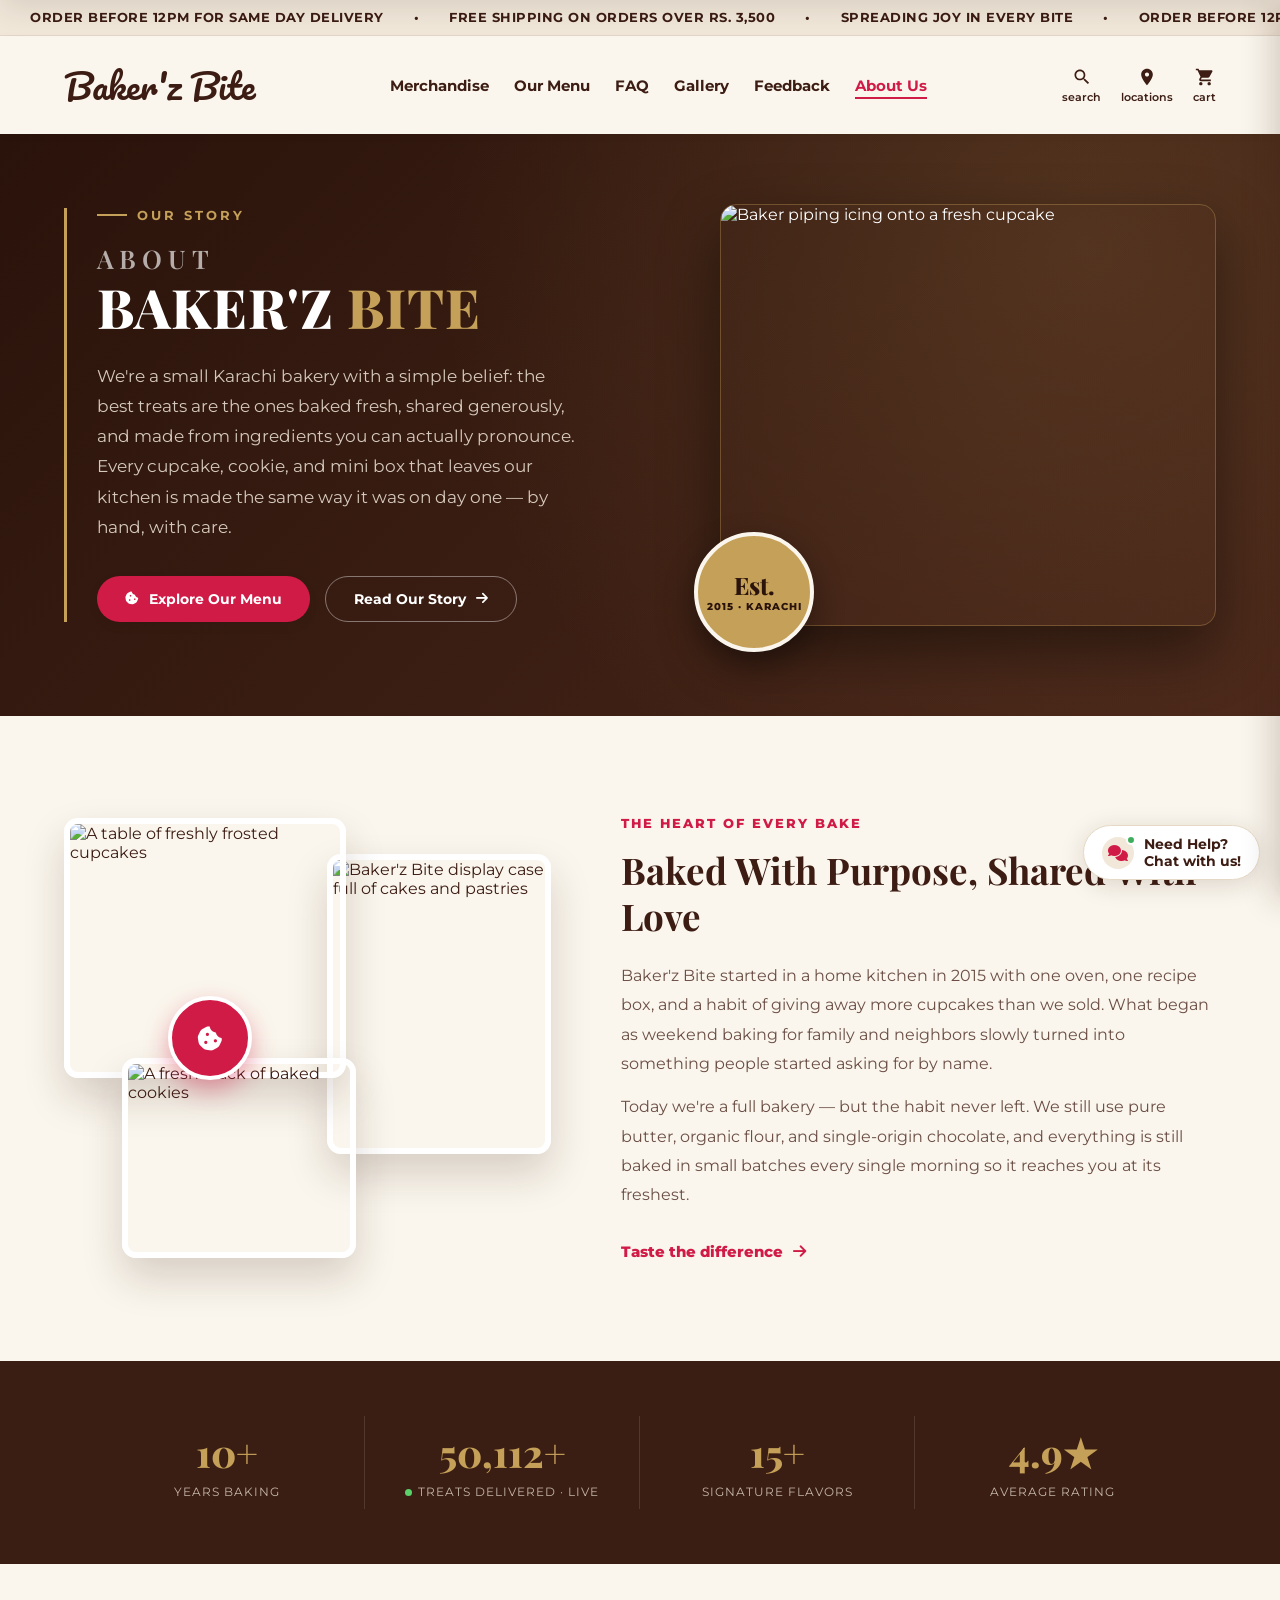
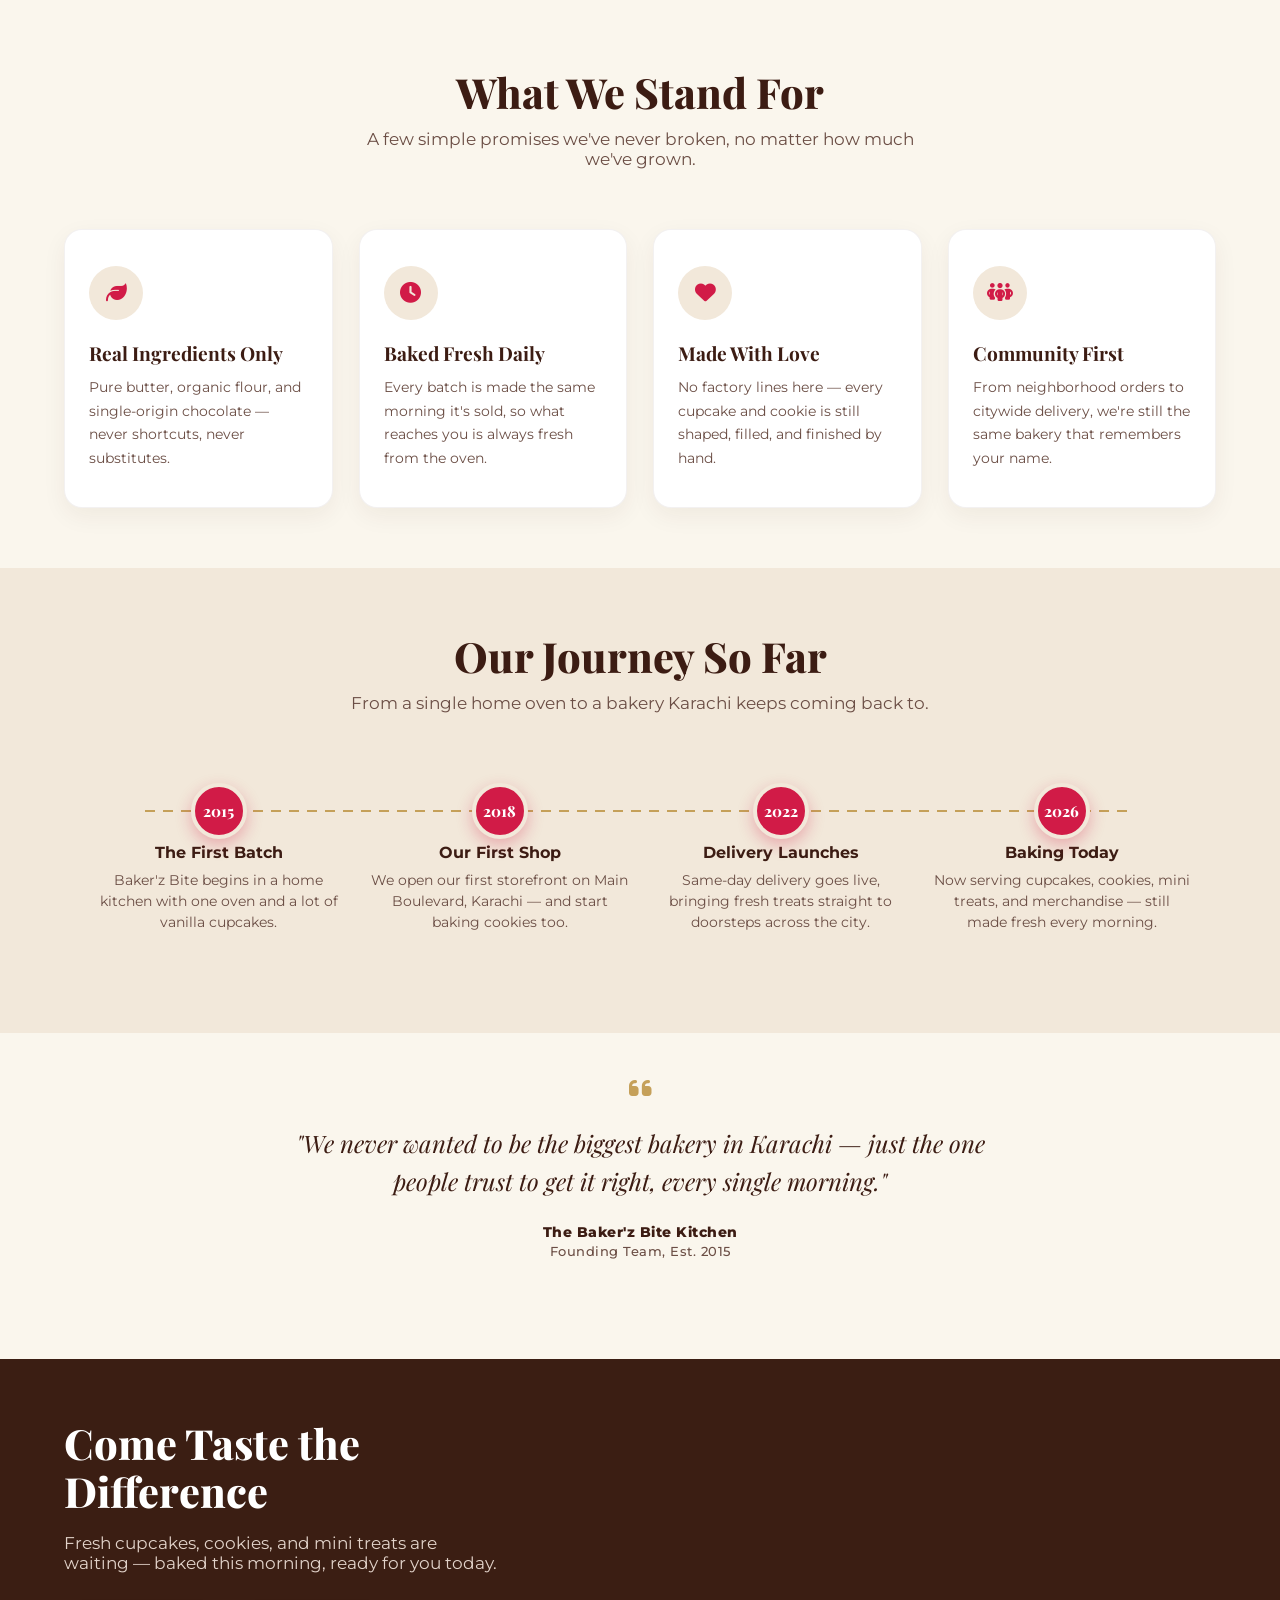
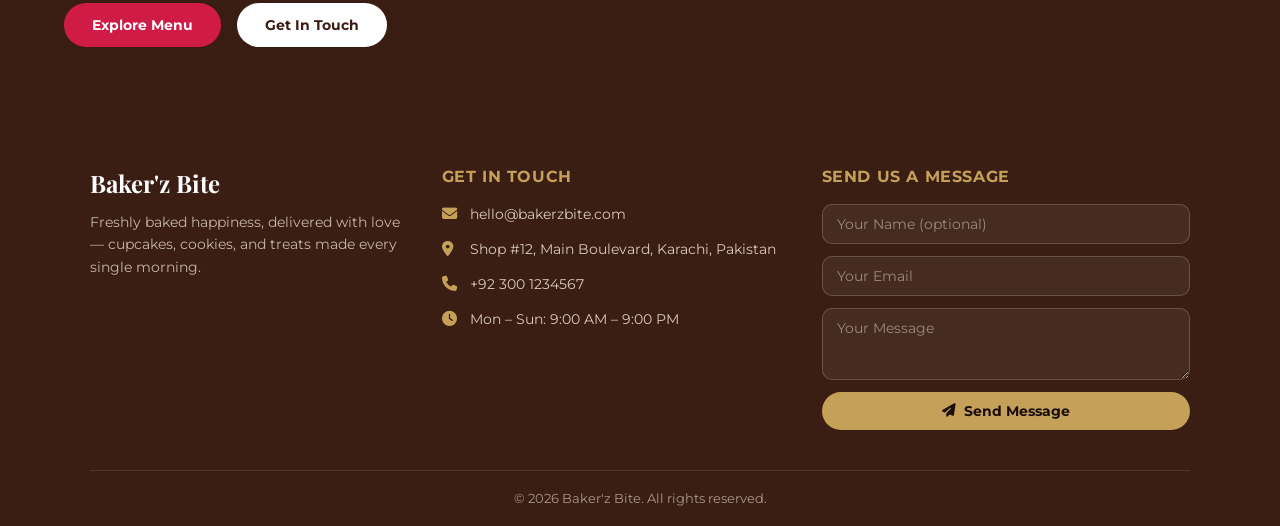
==== commit 192eb694: "Add files via upload" ====
--- a/About_Us.html
+++ b/About_Us.html
@@ -5,17 +5,14 @@
   <meta charset="UTF-8">
   <meta name="viewport" content="width=device-width, initial-scale=1.0">
   <title>About Us | Baker'z Bite</title>
-  <!-- Google Fonts: Pacifico for logo, Montserrat & Playfair Display for modern typography -->
   <link rel="preconnect" href="https://fonts.googleapis.com">
   <link rel="preconnect" href="https://fonts.gstatic.com" crossorigin>
   <link
     href="https://fonts.googleapis.com/css2?family=Montserrat:wght@400;500;600;700;800&family=Pacifico&family=Playfair+Display:ital,wght@0,600;0,700;0,800;1,400&display=swap"
     rel="stylesheet">
-  <!-- FontAwesome Icons -->
   <link rel="stylesheet" href="https://cdnjs.cloudflare.com/ajax/libs/font-awesome/6.4.0/css/all.min.css">
 
   <style>
-    /* --- CSS RESET & THEME VARIABLES (matches index.html) --- */
     * {
       margin: 0;
       padding: 0;
@@ -53,7 +50,6 @@
       max-width: 100%;
     }
 
-    /* --- ANNOUNCEMENT TICKER --- */
     .ticker-bar {
       background-color: var(--light-brown);
       color: var(--text-brown);
@@ -87,7 +83,6 @@
       100% { transform: translate3d(-50%, 0, 0); }
     }
 
-    /* --- HEADER / NAVBAR --- */
     header {
       display: flex;
       justify-content: space-between;
@@ -148,7 +143,6 @@
       width: 100%;
     }
 
-
     .header-icons {
       display: flex;
       gap: 20px;
@@ -179,7 +173,6 @@
       transition: var(--transition-fast);
     }
 
-    /* --- SHARED BUTTONS --- */
     .btn {
       padding: 14px 28px;
       border-radius: 30px;
@@ -225,9 +218,6 @@
       border-color: var(--gold-accent);
     }
 
-    /* ============================================================ */
-    /* ABOUT HERO — dark banner with gold accent, inspired by ref   */
-    /* ============================================================ */
     .about-hero {
       position: relative;
       background: linear-gradient(135deg, #2A130B 0%, var(--card-brown) 55%, #472418 100%);
@@ -392,9 +382,6 @@
       }
     }
 
-    /* ============================================================ */
-    /* STORY SECTION — two column, image collage w/ badge (ref idea)*/
-    /* ============================================================ */
     .story-section {
       max-width: 1300px;
       margin: 0 auto;
@@ -523,9 +510,6 @@
       }
     }
 
-    /* ============================================================ */
-    /* STATS BAND                                                    */
-    /* ============================================================ */
     .stats-band {
       background: var(--card-brown);
       color: var(--white);
@@ -594,9 +578,6 @@
       }
     }
 
-    /* ============================================================ */
-    /* VALUES SECTION                                                */
-    /* ============================================================ */
     .values-section {
       padding: 100px 5% 60px;
       text-align: center;
@@ -669,9 +650,6 @@
       }
     }
 
-    /* ============================================================ */
-    /* JOURNEY / TIMELINE SECTION                                    */
-    /* ============================================================ */
     .journey-section {
       padding: 60px 5% 100px;
       background-color: var(--light-brown);
@@ -744,9 +722,6 @@
       }
     }
 
-    /* ============================================================ */
-    /* QUOTE SECTION                                                 */
-    /* ============================================================ */
     .quote-section {
       max-width: 850px;
       margin: 0 auto;
@@ -783,9 +758,6 @@
       margin-top: 3px;
     }
 
-    /* ============================================================ */
-    /* CTA BANNER (variant of homepage featured-section)             */
-    /* ============================================================ */
     .about-cta {
       display: flex;
       width: 100%;
@@ -849,7 +821,6 @@
       }
     }
 
-    /* --- SECTION HEADER (reused pattern) --- */
     .menu-header {
       text-align: center;
       padding: 0 20px 20px 20px;
@@ -867,9 +838,6 @@
       color: #6B4E45;
     }
 
-    /* ============================================================ */
-    /* FOOTER (matches index.html)                                 */
-    /* ============================================================ */
     .site-footer {
       background: var(--card-brown);
       color: var(--light-brown);
@@ -1034,8 +1002,6 @@
         grid-template-columns: 1fr;
       }
     }
-    /* --- CART BADGE + SEARCH OVERLAY (shared with index.html) --- */
-    /* Cart Badge - Hidden by default when 0 */
     .cart-badge {
       position: absolute;
       top: -5px;
@@ -1048,13 +1014,11 @@
       height: 16px;
       border-radius: 50%;
       display: none;
-      /* Initially hidden */
       align-items: center;
       justify-content: center;
       transition: transform 0.3s cubic-bezier(0.175, 0.885, 0.32, 1.275);
     }
 
-    /* --- SEARCH BAR OVERLAY --- */
     .search-overlay {
       position: fixed;
       top: 0;
@@ -1172,8 +1136,6 @@
       color: var(--accent-red);
     }
 
-
-    /* --- SLIDE-OUT CART DRAWER --- */
     .cart-drawer-overlay {
       position: fixed;
       top: 0;
@@ -1435,8 +1397,6 @@
       box-shadow: 0 6px 18px rgba(209, 27, 71, 0.3);
     }
 
-
-    /* --- DELIVERY LOCATION CHECK MODAL --- */
     .location-overlay {
       position: fixed;
       inset: 0;
@@ -1675,7 +1635,6 @@
       margin-bottom: 3px;
       font-size: 14px;
     }
-    /* --- CHAT BOT WIDGET (launcher button — colors intentionally unchanged) --- */
     .chat-widget {
       position: fixed;
       bottom: 20px;
@@ -1738,7 +1697,6 @@
       line-height: 1.2;
     }
 
-    /* --- CHAT PANEL (redesigned assistant UI) --- */
     .chat-panel {
       position: fixed;
       bottom: 92px;
@@ -2020,7 +1978,6 @@
       padding: 0 3px;
     }
 
-    /* Typing indicator */
     .chat-typing-row {
       display: flex;
       align-items: flex-end;
@@ -2072,7 +2029,6 @@
       }
     }
 
-    /* Contextual suggestion chips (rendered inline in the conversation) */
     .chat-suggestions {
       display: flex;
       flex-wrap: wrap;
@@ -2187,7 +2143,6 @@
 
 <body>
 
-  <!-- ANNOUNCEMENT TICKER -->
   <div class="ticker-bar">
     <div class="ticker-content">
       <span class="ticker-item">ORDER BEFORE 12PM FOR SAME DAY DELIVERY</span> •
@@ -2199,7 +2154,6 @@
     </div>
   </div>
 
-  <!-- SEARCH OVERLAY -->
   <div class="search-overlay" id="search-overlay">
     <div class="search-input-wrapper">
       <i class="fa-solid fa-magnifying-glass"></i>
@@ -2210,7 +2164,6 @@
     <div class="search-results-list" id="search-results"></div>
   </div>
 
-  <!-- DELIVERY LOCATION CHECK MODAL -->
   <div class="location-overlay" id="location-overlay">
     <div class="location-modal">
       <button class="location-close-btn" id="location-close">&times;</button>
@@ -2253,7 +2206,6 @@
     </div>
   </div>
 
-  <!-- SLIDE-OUT CART DRAWER -->
   <div class="cart-drawer-overlay" id="cart-overlay"></div>
   <div class="cart-drawer" id="cart-drawer">
     <div class="cart-header">
@@ -2278,7 +2230,6 @@
     </div>
   </div>
 
-  <!-- HEADER / NAVBAR -->
   <header>
     <a href="index.html" class="logo">Baker'z Bite</a>
 
@@ -2320,7 +2271,6 @@
     </div>
   </header>
 
-  <!-- ABOUT HERO -->
   <section class="about-hero">
     <div class="about-hero-inner">
       <div class="about-hero-text">
@@ -2358,7 +2308,6 @@
     </div>
   </section>
 
-  <!-- STORY SECTION -->
   <section class="story-section" id="our-story">
     <div class="story-collage">
       <div class="collage-img collage-3">
@@ -2397,7 +2346,6 @@
     </div>
   </section>
 
-  <!-- STATS BAND -->
   <section class="stats-band">
     <div class="stats-inner">
       <div class="stat-item">
@@ -2419,7 +2367,6 @@
     </div>
   </section>
 
-  <!-- VALUES SECTION -->
   <section class="values-section">
     <div class="menu-header">
       <h2>What We Stand For</h2>
@@ -2450,7 +2397,6 @@
     </div>
   </section>
 
-  <!-- JOURNEY / TIMELINE SECTION -->
   <section class="journey-section">
     <div class="menu-header">
       <h2>Our Journey So Far</h2>
@@ -2481,7 +2427,6 @@
     </div>
   </section>
 
-  <!-- QUOTE SECTION -->
   <section class="quote-section">
     <div class="quote-icon"><i class="fa-solid fa-quote-left"></i></div>
     <blockquote>
@@ -2494,7 +2439,6 @@
     </div>
   </section>
 
-  <!-- CTA BANNER -->
   <section class="about-cta">
     <div class="about-cta-text">
       <h2>Come Taste the Difference</h2>
@@ -2507,7 +2451,6 @@
     <div class="about-cta-image"></div>
   </section>
 
-  <!-- FOOTER -->
   <footer class="site-footer">
     <div class="footer-container">
 
@@ -2555,7 +2498,6 @@
       <p>&copy; 2026 Baker'z Bite. All rights reserved.</p>
     </div>
   </footer>
-  <!-- CHAT BOT WIDGET (launcher — colors unchanged) -->
   <div class="chat-widget" id="chat-toggle-btn">
     <div class="chat-icon">
       <i class="fa-solid fa-comments"></i>
@@ -2564,7 +2506,6 @@
     <div class="chat-text">Need Help?<br>Chat with us!</div>
   </div>
 
-  <!-- CHAT PANEL: Baker'z Bite AI Assistant -->
   <div class="chat-panel" id="chat-panel" role="dialog" aria-label="Baker'z Bite AI Assistant">
     <div class="chat-panel-header">
       <div class="chat-panel-header-info">
@@ -2598,7 +2539,6 @@
   </div>
 
   <script>
-    // --- FOOTER CONTACT FORM ---
     const contactForm = document.getElementById('contact-form');
     const contactName = document.getElementById('contact-name');
     const contactEmail = document.getElementById('contact-email');
@@ -2637,8 +2577,6 @@
 
       if (!isValid) return;
 
-      // No backend connected — this only confirms submission in the browser.
-      // TODO: send { name, email, message } to your server or a form service here.
       const contactData = {
         name: contactName.value.trim(),
         email: contactEmail.value.trim(),
@@ -2656,15 +2594,10 @@
   </script>
 
   <script>
-    // --- LIVE "TREATS DELIVERED" COUNTER ---
-    // Simulates a live order feed by ticking the number up at random
-    // intervals instead of showing a fixed value.
     (function liveTreatsCounter() {
       const el = document.getElementById('live-treats-counter');
       if (!el) return;
 
-      // Start slightly above the old fixed baseline (50,000) so returning
-      // visitors still see the count moving forward.
       let count = 50000 + Math.floor(Math.random() * 400);
 
       function render() {
@@ -2672,9 +2605,9 @@
       }
 
       function scheduleNext() {
-        const delay = 2500 + Math.random() * 4500; // every ~2.5–7 seconds
+        const delay = 2500 + Math.random() * 4500;
         setTimeout(() => {
-          count += Math.floor(Math.random() * 3) + 1; // +1 to +3 treats
+          count += Math.floor(Math.random() * 3) + 1;
           render();
           scheduleNext();
         }, delay);
@@ -2686,13 +2619,7 @@
   </script>
 
   <script>
-    // =============================================================
-    // HEADER TOOLS: SEARCH / DELIVERY LOCATION / CART
-    // Same behaviour as index.html. The cart is kept in
-    // localStorage so it is shared between the two pages.
-    // =============================================================
-
-    // --- DATABASE OF ALL PRODUCTS (kept in sync with index.html) ---
+
     const products = [
       { id: 'item-special-three-milk-cake', name: 'Three Milk Cake Slice', price: 1100, img: 'Images/Three_Milk_Cake_Slice.png', desc: 'Today only — our beloved three milk cake at a special price, soaked fresh this morning', category: 'special' },
       { id: 'item-special-double-choc-cookie', name: 'Double Chocolate Cookie Duo', price: 550, img: 'Images/Double_Chocolate_Cookie_Duo.png', desc: 'Two fudgy double chocolate cookies, warm from the oven, bundled at today\'s special price', category: 'special' },
@@ -2725,7 +2652,6 @@
       { id: 'item-bakerz-tray', name: 'Bakerz Bite Trays', price: 1250, img: 'Images/Trays.png', desc: 'Wooden serving tray branded with the bakery logo', category: 'merchandise' }
     ];
 
-    // --- CART MANAGEMENT (shared with index.html via localStorage) ---
     const CART_STORAGE_KEY = 'bakerzBiteCart';
     let cart = loadCart();
 
@@ -2742,7 +2668,6 @@
       try {
         localStorage.setItem(CART_STORAGE_KEY, JSON.stringify(cart));
       } catch (e) {
-        /* storage unavailable (private mode) - cart just won't persist */
       }
     }
 
@@ -2821,7 +2746,6 @@
       toggleCart(false);
     }
 
-    // --- CART DRAWER TOGGLE ---
     const cartBtn = document.getElementById('cart-btn');
     const closeCartBtn = document.getElementById('close-cart');
     const cartDrawer = document.getElementById('cart-drawer');
@@ -2838,7 +2762,6 @@
 
     updateCartUI();
 
-    // --- SEARCH FUNCTIONALITY ---
     const searchBtn = document.getElementById('search-btn');
     const closeSearchBtn = document.getElementById('close-search');
     const searchOverlay = document.getElementById('search-overlay');
@@ -2889,22 +2812,17 @@
       searchResults.innerHTML = html;
     }
 
-    // The products themselves live on the menu page, so a result sends the
-    // visitor there; index.html reads the hash, opens the right category
-    // and highlights the item.
     function selectSearchResult(elementId) {
       toggleSearch(false);
       window.location.href = `index.html#${elementId}`;
     }
 
-    // --- DELIVERY LOCATION CHECK ---
     const BAKERY_CONFIG = {
-      lat: 24.8607,          // TODO: replace with Baker'z Bite's actual shop coordinates
+      lat: 24.8607,
       lng: 67.0011,
-      deliveryRadiusKm: 8    // how far your delivery reaches from the shop
+      deliveryRadiusKm: 8
     };
 
-    // TODO: replace with real distances (km) from your shop to each area
     const AREA_DISTANCES_KM = {
       "Saddar": 3,
       "Clifton": 6,
@@ -3021,7 +2939,6 @@
       showDeliveryResult(AREA_DISTANCES_KM[selectedArea], selectedArea);
     });
 
-    // Esc closes whichever panel is open
     document.addEventListener('keydown', (e) => {
       if (e.key !== 'Escape') return;
       toggleSearch(false);
@@ -3030,19 +2947,7 @@
     });
   </script>
 
-  <!-- CHAT BOT LOGIC (added from index.html) -->
   <script>
-    // ================================================================
-    // BAKER'Z BITE AI ASSISTANT
-    // A self-contained, dependency-free conversational engine.
-    // Instead of matching fixed phrases, it: normalizes and tokenizes
-    // input, tolerates typos via edit-distance, scores multiple
-    // intents at once, reads live data straight from the page (menu
-    // items, prices, badges, delivery zones, footer contact details)
-    // so answers stay accurate even if the site content changes, and
-    // keeps short-term conversational memory so it can resolve
-    // follow-ups like "how much is that" or "what about weekends".
-    // ================================================================
     (function bakerzBiteAssistant() {
       const chatToggleBtn = document.getElementById('chat-toggle-btn');
       const chatPanel = document.getElementById('chat-panel');
@@ -3055,9 +2960,6 @@
 
       const SHOP_NAME = "Baker'z Bite";
 
-      // ---------------------------------------------------------------
-      // 1. LIVE KNOWLEDGE BASE — pulled from the page itself
-      // ---------------------------------------------------------------
       function readContactInfo() {
         const info = { email: '', phone: '', address: '', hours: '' };
         document.querySelectorAll('.footer-contact li').forEach((li) => {
@@ -3072,9 +2974,6 @@
         return info;
       }
 
-      // Hard-coded fallback for the "Today's Special" category (Explore Our
-      // Menu section) so the assistant always knows about it, even on pages
-      // that don't render the full menu markup in their DOM.
       const TODAYS_SPECIAL_ITEMS = [
         { name: "Three Milk Cake Slice", price: 1100, priceText: "Rs. 1100", desc: "Today only — our beloved three milk cake at a special price, soaked fresh this morning.", badge: "Today's Special", category: 'special' },
         { name: "Double Chocolate Cookie Duo", price: 550, priceText: "Rs. 550", desc: "Two fudgy double chocolate cookies, warm from the oven, bundled at today's special price.", badge: "Today's Special", category: 'special' },
@@ -3095,15 +2994,12 @@
             if (name) items.push({ name, price, priceText, desc, badge, category, el: card });
           });
         });
-        // Guarantee "Today's Special" is always part of the assistant's
-        // knowledge, whether or not this page renders the Menu section.
         if (!items.some((i) => i.category === 'special')) {
           items.push(...TODAYS_SPECIAL_ITEMS);
         }
         return items;
       }
 
-      // Cached once on first open, since the page content doesn't change at runtime.
       let CONTACT = null;
       let MENU = null;
 
@@ -3112,9 +3008,6 @@
         if (!MENU) MENU = readMenu();
       }
 
-      // ---------------------------------------------------------------
-      // 2. TEXT UNDERSTANDING — normalization, tokenizing, fuzzy match
-      // ---------------------------------------------------------------
       const STOPWORDS = new Set(['a', 'an', 'the', 'is', 'are', 'do', 'does', 'you', 'your', 'i', 'my', 'me',
         'to', 'for', 'of', 'on', 'in', 'at', 'it', 'this', 'that', 'can', 'please', 'and', 'or', 'have', 'has',
         'what', 'whats', "what's", 'how', 'about', 'there', 'be', 'with', 'im', "i'm", 'want', 'would', 'like']);
@@ -3132,8 +3025,6 @@
         return out.length ? out : tokens;
       }
 
-      // Levenshtein edit distance — lets the assistant handle typos
-      // ("delivary", "hourz", "cupcak") instead of requiring exact words.
       function editDistance(a, b) {
         if (a === b) return 0;
         const m = a.length, n = b.length;
@@ -3158,11 +3049,6 @@
         return editDistance(token, keyword) <= tolerance;
       }
 
-      // ---------------------------------------------------------------
-      // 3. INTENT MODEL — weighted keyword sets scored per message,
-      // not a single fixed regex, so multiple topics in one sentence
-      // ("do you deliver and what time do you close?") are all caught.
-      // ---------------------------------------------------------------
       const INTENTS = [
         {
           name: 'greeting',
@@ -3260,7 +3146,6 @@
         return scores;
       }
 
-      // Find a menu item the user is referring to by fuzzy name overlap.
       function findMenuItem(tokens) {
         const meaningful = meaningfulTokens(tokens);
         let best = null;
@@ -3295,14 +3180,6 @@
         return null;
       }
 
-      // ---------------------------------------------------------------
-      // 3b. MODERATION — catches profanity, slurs, and common evasions
-      // (letter-spacing, repeated letters, basic leetspeak) before the
-      // message ever reaches intent scoring. This is a lightweight
-      // in-page filter; for a public production site you'd normally
-      // back it with a maintained list (e.g. an "obscenity" or
-      // "leo-profanity" package) since slang and slurs keep evolving.
-      // ---------------------------------------------------------------
       const BLOCKED_TERMS = [
         'fuck', 'shit', 'bitch', 'asshole', 'bastard', 'cunt', 'dick', 'piss',
         'slut', 'whore', 'douchebag', 'motherfucker', 'nigger', 'nigga',
@@ -3335,9 +3212,6 @@
         });
       }
 
-      // ---------------------------------------------------------------
-      // 4. CONVERSATION STATE (short-term memory, in-memory only)
-      // ---------------------------------------------------------------
       const state = {
         started: false,
         turns: 0,
@@ -3349,12 +3223,6 @@
         moderationWarnings: 0,
       };
 
-      // ---------------------------------------------------------------
-      // 4b. PHRASE-LEVEL DETECTORS — small-talk and sentiment checks that
-      // don't fit the single-keyword scoring model above (e.g. "how are
-      // you" is three stopwords; "didn't like the food" is a negated
-      // positive, not a negative keyword).
-      // ---------------------------------------------------------------
       function detectWellbeingQuestion(text) {
         return /\bhow\s+(are|r)\s+(you|u)\b/.test(text)
           || /\bhow('?s| is| are) (it going|things|everything)\b/.test(text)
@@ -3367,9 +3235,6 @@
         return asksIfGood && mentionsPlace;
       }
 
-      // Catches negated-positive phrasing ("didn't like the food", "wasn't
-      // great") that the keyword scorer can't see, since it only looks for
-      // *negative* words, not the absence of a positive one.
       function detectNegativeExperiencePhrase(text) {
         return /\b(didn'?t|did not|don'?t|do not|doesn'?t|does not|wasn'?t|was not|isn'?t|is not)\b[^.!]{0,25}\b(like|enjoy|love|good|great|fresh|worth it)\b/.test(text);
       }
@@ -3381,10 +3246,6 @@
         return 'Good evening';
       }
 
-      // ---------------------------------------------------------------
-      // 5. RESPONSE BUILDERS — reason over live data rather than
-      // returning one fixed string per topic.
-      // ---------------------------------------------------------------
       function replyHours() {
         state.lastIntent = 'hours';
         const hours = CONTACT.hours || 'Mon – Sun: 9:00 AM – 9:00 PM';
@@ -3553,8 +3414,6 @@
         };
       }
 
-      // Step 1 of the complaint flow: acknowledge and ask what actually
-      // happened, instead of immediately pushing a contact number.
       function replyComplaintAsk() {
         state.lastIntent = 'complaint';
         state.awaitingComplaintDetail = true;
@@ -3564,8 +3423,6 @@
         };
       }
 
-      // Step 2: whatever the user says next is treated as the detail,
-      // and we close the loop by pointing them to the feedback form.
       function replyComplaintFollowup() {
         state.lastIntent = 'complaint_followup';
         state.awaitingComplaintDetail = false;
@@ -3581,7 +3438,7 @@
       function replyWellbeing() {
         state.lastIntent = 'smalltalk';
         return {
-          text: "I'm doing great, thanks for asking! I'm an AI, so I don't get tired of talking about cupcakes 😄 How can I help — menu, delivery, hours, or something else?",
+          text: "I'm doing great, thanks for asking! I'm an AI, so I don't get tired of talking about cupcakes How can I help — menu, delivery, hours, or something else?",
           chips: ['Show me the menu', 'Anything you recommend?', 'Do you deliver to me?'],
         };
       }
@@ -3604,12 +3461,12 @@
 
       function replyThanks() {
         state.lastIntent = 'thanks';
-        return { text: "You're very welcome! Anything else I can help you find? 🍪", chips: ['Show me the menu', 'Anything you recommend?'] };
+        return { text: "You're very welcome! Anything else I can help you find?", chips: ['Show me the menu', 'Anything you recommend?'] };
       }
 
       function replyFarewell() {
         state.lastIntent = 'farewell';
-        return { text: 'Thanks for stopping by — have a sweet day! 👋', chips: [] };
+        return { text: 'Thanks for stopping by — have a sweet day!', chips: [] };
       }
 
       function replyModeration() {
@@ -3644,26 +3501,17 @@
         };
       }
 
-      // ---------------------------------------------------------------
-      // 6. DIALOGUE MANAGER — resolves intent(s) + context each turn
-      // ---------------------------------------------------------------
       function resolveReply(userText) {
         const normalizedText = normalize(userText);
 
-        // Moderation runs before anything else — no intent, menu lookup,
-        // or follow-up state gets a chance to fire on abusive input.
         if (containsBlockedTerm(userText)) {
           return replyModeration();
         }
 
-        // Multi-turn: if we just asked "what happened", this message IS
-        // the detail — close the loop rather than re-classifying it.
         if (state.awaitingComplaintDetail) {
           return replyComplaintFollowup();
         }
 
-        // Small-talk / opinion questions bypass keyword scoring entirely,
-        // since "how are you" is three stopwords and has no topic keyword.
         if (detectWellbeingQuestion(normalizedText)) return replyWellbeing();
         if (detectReputationQuestion(normalizedText)) return replyReputation();
 
@@ -3672,36 +3520,28 @@
         const scores = scoreIntents(tokens);
         const category = findCategoryMention(tokens);
 
-        // Negated-positive phrasing ("didn't like the food") won't match
-        // any single negative keyword, so boost complaint score directly.
         if (detectNegativeExperiencePhrase(normalizedText)) {
           scores.complaint = (scores.complaint || 0) + 6;
         }
 
-        // Pronoun/context resolution: "how much is it / that / this one"
         const referencesContext = /\b(it|that|this|those|them)\b/.test(normalize(userText));
         if (referencesContext && state.lastItem && (scores.menu_general || /much|price|cost/.test(normalize(userText)))) {
           return replyMenuItem(state.lastItem);
         }
 
-        // Direct menu item name lookup takes priority — it's the most specific signal.
         const item = findMenuItem(tokens);
         if (item && (scores.menu_general || item)) {
           return replyMenuItem(item);
         }
 
-        // "Today's Special" is a named category people ask about directly —
-        // answer with the full list rather than a single random pick.
         if (category === 'special') {
           return replyTodaysSpecial();
         }
 
-        // Rank remaining intents by score.
         const ranked = Object.entries(scores).sort((a, b) => b[1] - a[1]);
         const top = ranked[0];
 
         if (!top) {
-          // No keyword signal at all — try to be conversational for very short inputs.
           if (meaningful.length === 0) return replyFallback(userText);
           return replyFallback(userText);
         }
@@ -3731,9 +3571,6 @@
         }
       }
 
-      // ---------------------------------------------------------------
-      // 7. UI RENDERING
-      // ---------------------------------------------------------------
       function scrollToBottom() {
         chatMessages.scrollTop = chatMessages.scrollHeight;
       }
@@ -3833,8 +3670,6 @@
         state.turns += 1;
 
         showTyping();
-        // Variable "thinking" delay scaled to response complexity feels more natural
-        // than a fixed timeout, and gives the typing indicator real purpose.
         const thinkTime = 480 + Math.min(700, trimmed.length * 12) + Math.random() * 250;
 
         setTimeout(() => {
@@ -3871,7 +3706,7 @@
         showTyping();
         setTimeout(() => {
           hideTyping();
-          addMessage(`${timeGreeting()}! Welcome to ${SHOP_NAME} 👋 I'm your AI assistant — ask me anything about the menu, prices, delivery to your area, hours, or custom orders.`, 'bot');
+          addMessage(`${timeGreeting()}! Welcome to ${SHOP_NAME} I'm your AI assistant — ask me anything about the menu, prices, delivery to your area, hours, or custom orders.`, 'bot');
           renderSuggestions(['Show me the menu', 'Do you deliver to me?', 'What are your hours?', 'Anything you recommend?']);
         }, 550);
       }
@@ -3901,5 +3736,4 @@
 
 </body>
 
-
 </html>
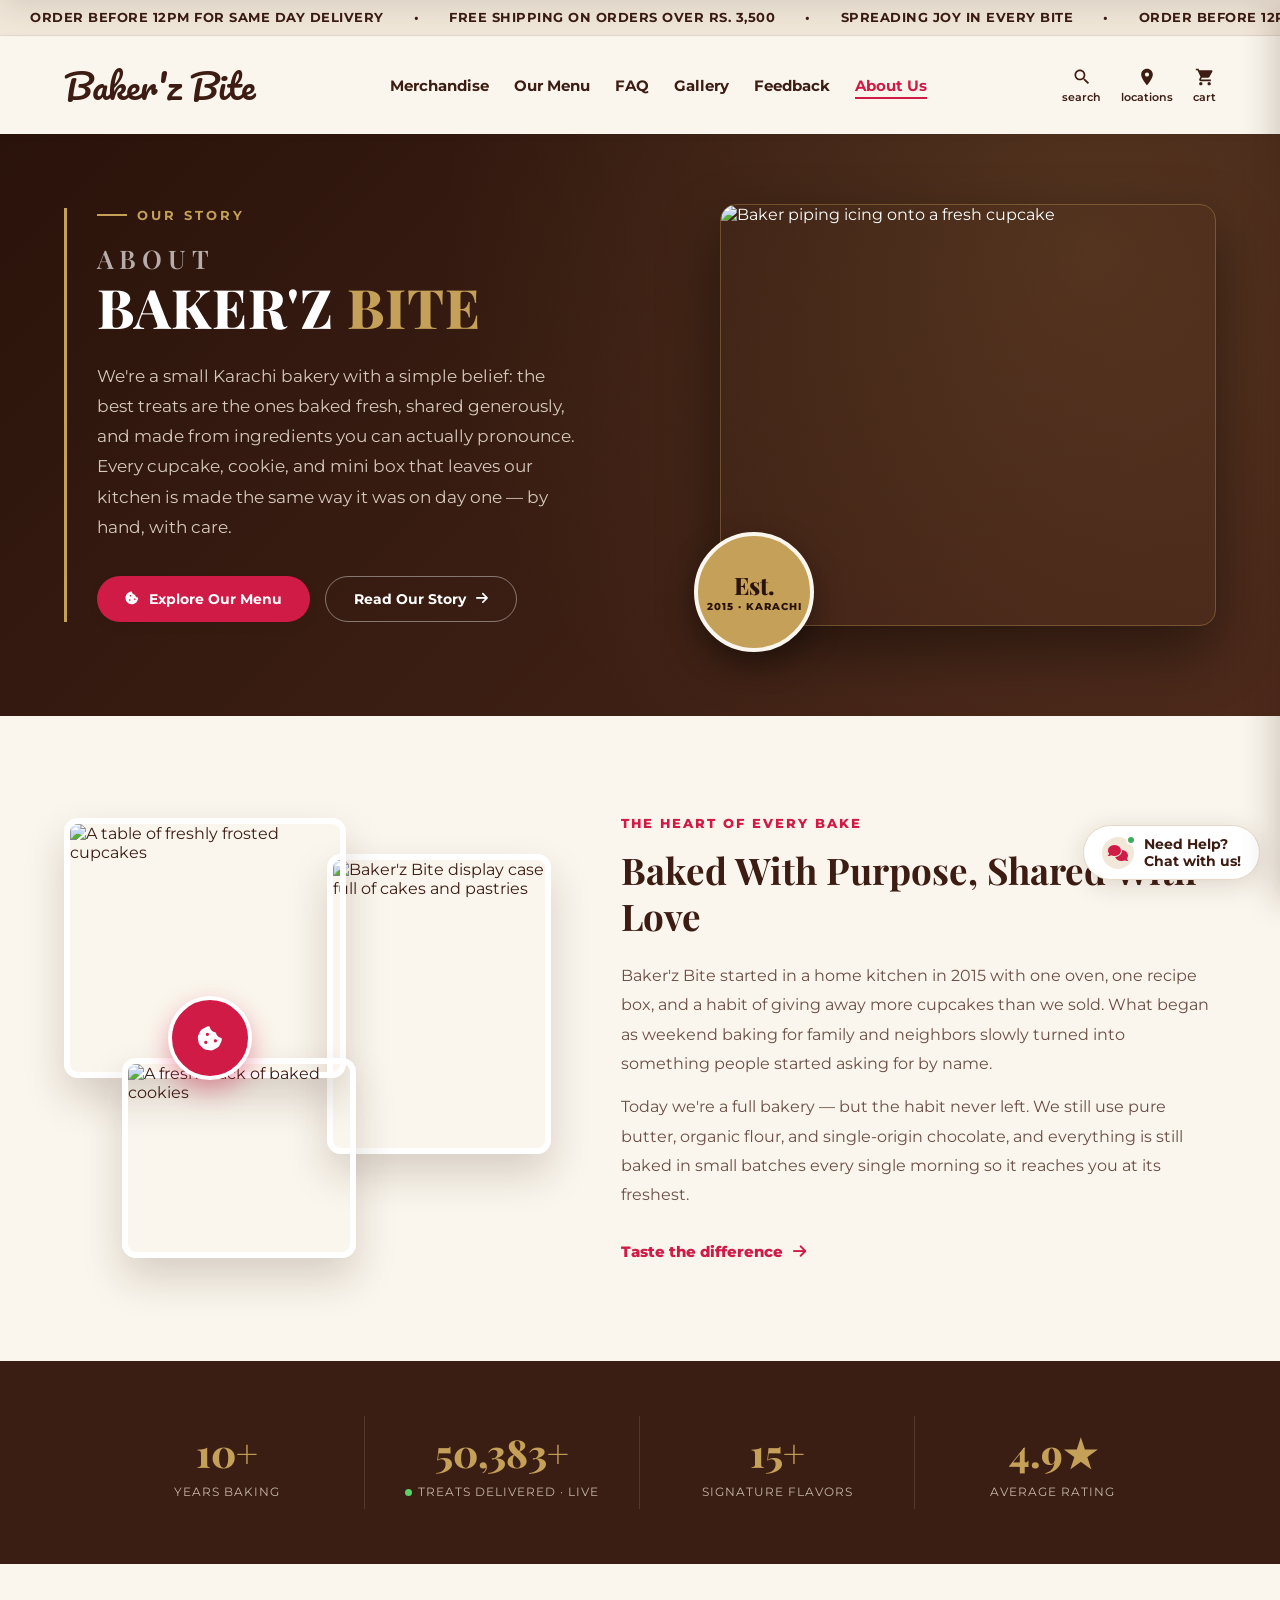
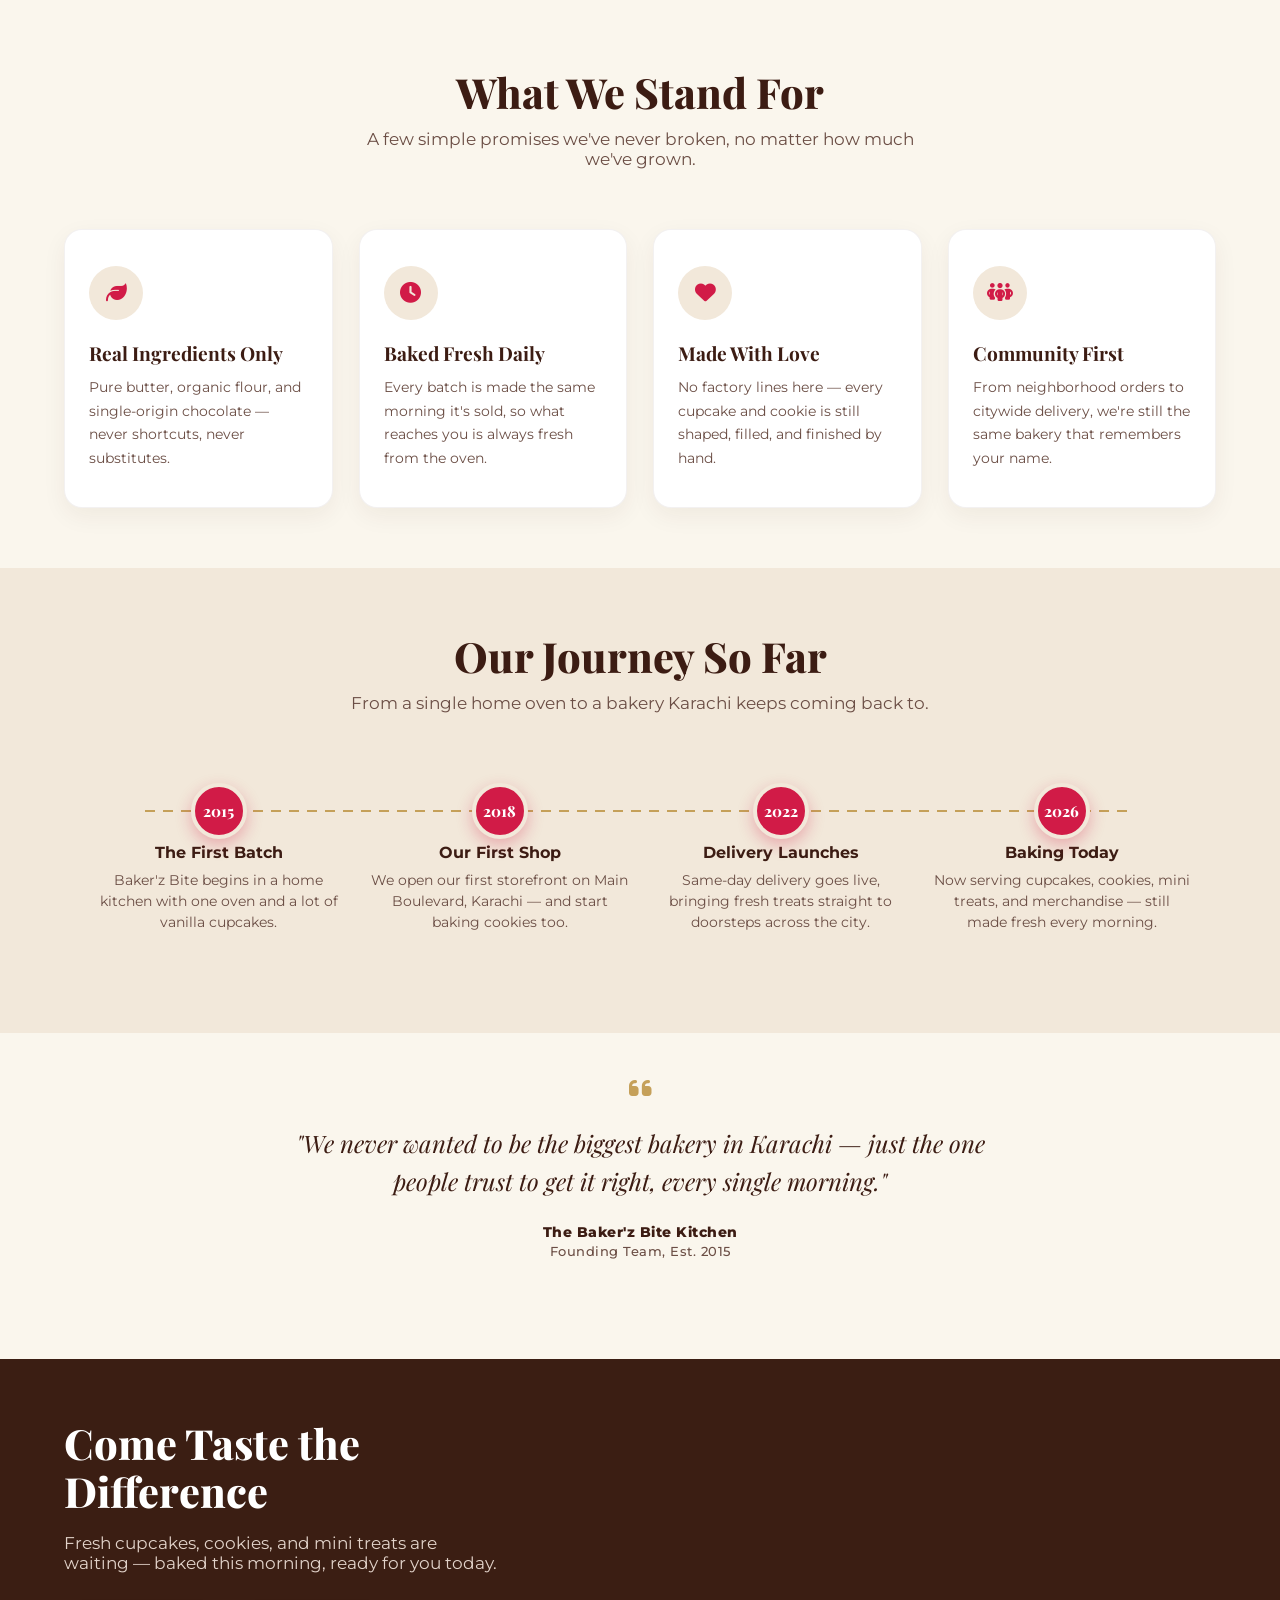
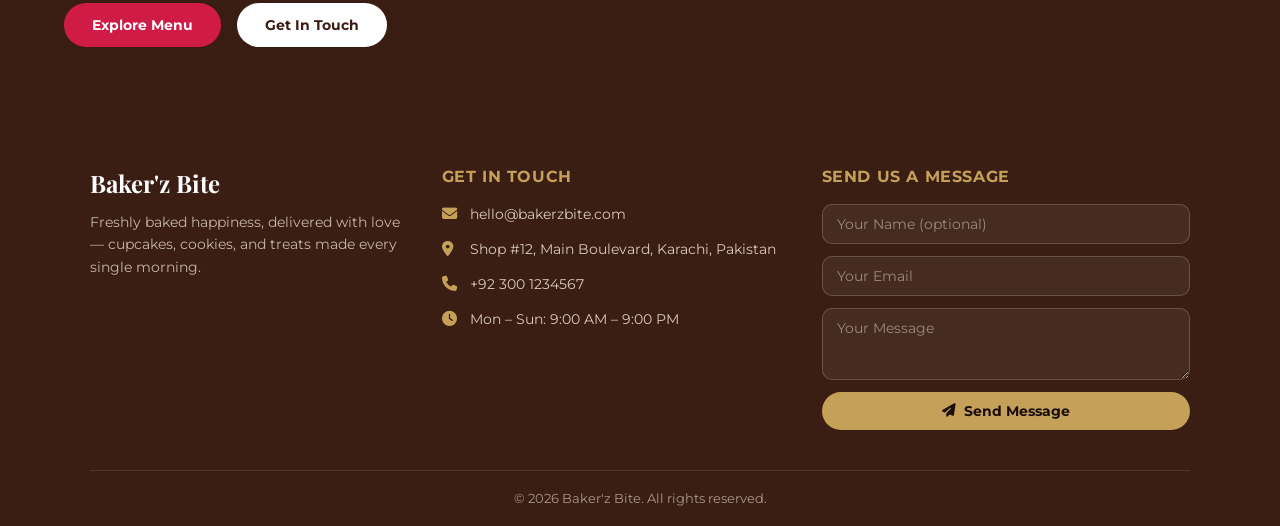
==== commit 679d69bd: "Add files via upload" ====
--- a/About_Us.html
+++ b/About_Us.html
@@ -3438,7 +3438,7 @@
       function replyWellbeing() {
         state.lastIntent = 'smalltalk';
         return {
-          text: "I'm doing great, thanks for asking! I'm an AI, so I don't get tired of talking about cupcakes How can I help — menu, delivery, hours, or something else?",
+          text: "I'm doing great, thanks for asking! I'm an AI, so I don't get tired of talking about cupcakes 😄 How can I help — menu, delivery, hours, or something else?",
           chips: ['Show me the menu', 'Anything you recommend?', 'Do you deliver to me?'],
         };
       }
@@ -3461,12 +3461,12 @@
 
       function replyThanks() {
         state.lastIntent = 'thanks';
-        return { text: "You're very welcome! Anything else I can help you find?", chips: ['Show me the menu', 'Anything you recommend?'] };
+        return { text: "You're very welcome! Anything else I can help you find? 🍪", chips: ['Show me the menu', 'Anything you recommend?'] };
       }
 
       function replyFarewell() {
         state.lastIntent = 'farewell';
-        return { text: 'Thanks for stopping by — have a sweet day!', chips: [] };
+        return { text: 'Thanks for stopping by — have a sweet day! 👋', chips: [] };
       }
 
       function replyModeration() {
@@ -3706,7 +3706,7 @@
         showTyping();
         setTimeout(() => {
           hideTyping();
-          addMessage(`${timeGreeting()}! Welcome to ${SHOP_NAME} I'm your AI assistant — ask me anything about the menu, prices, delivery to your area, hours, or custom orders.`, 'bot');
+          addMessage(`${timeGreeting()}! Welcome to ${SHOP_NAME} 👋 I'm your AI assistant — ask me anything about the menu, prices, delivery to your area, hours, or custom orders.`, 'bot');
           renderSuggestions(['Show me the menu', 'Do you deliver to me?', 'What are your hours?', 'Anything you recommend?']);
         }, 550);
       }
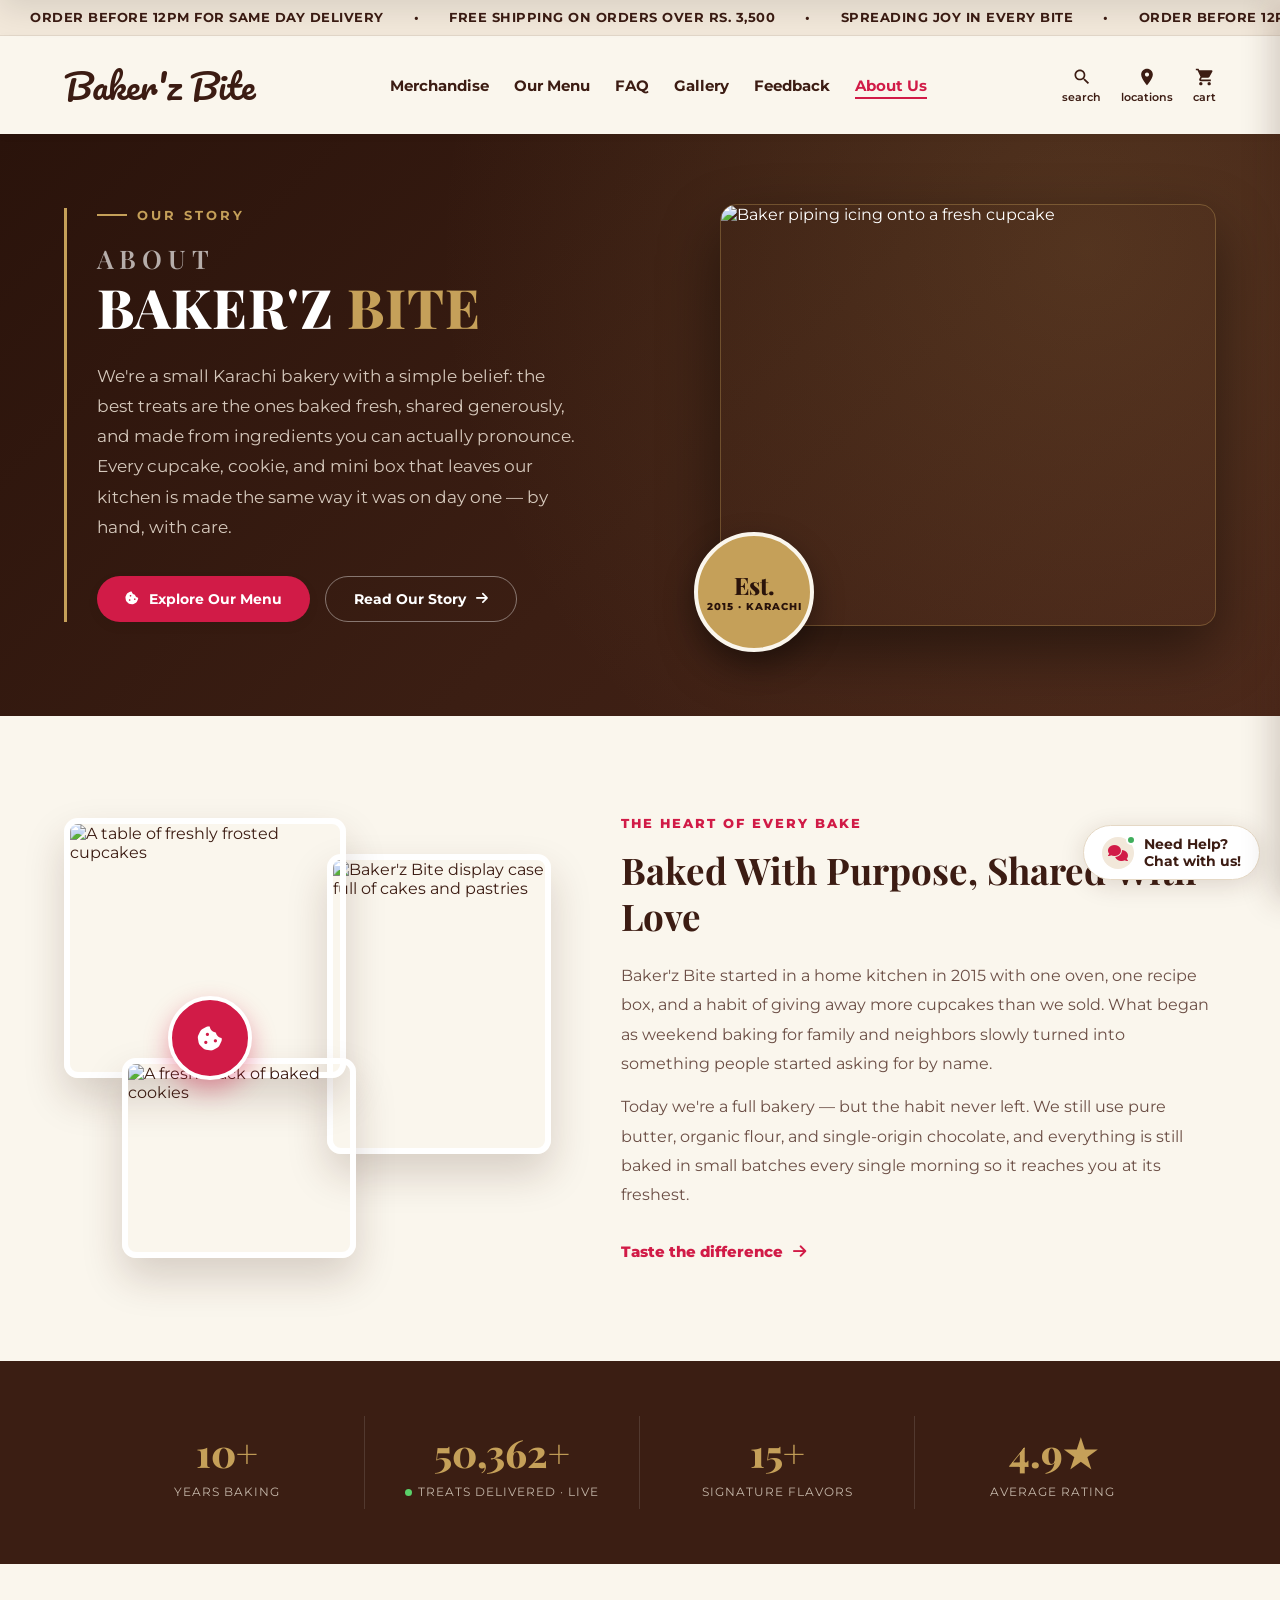
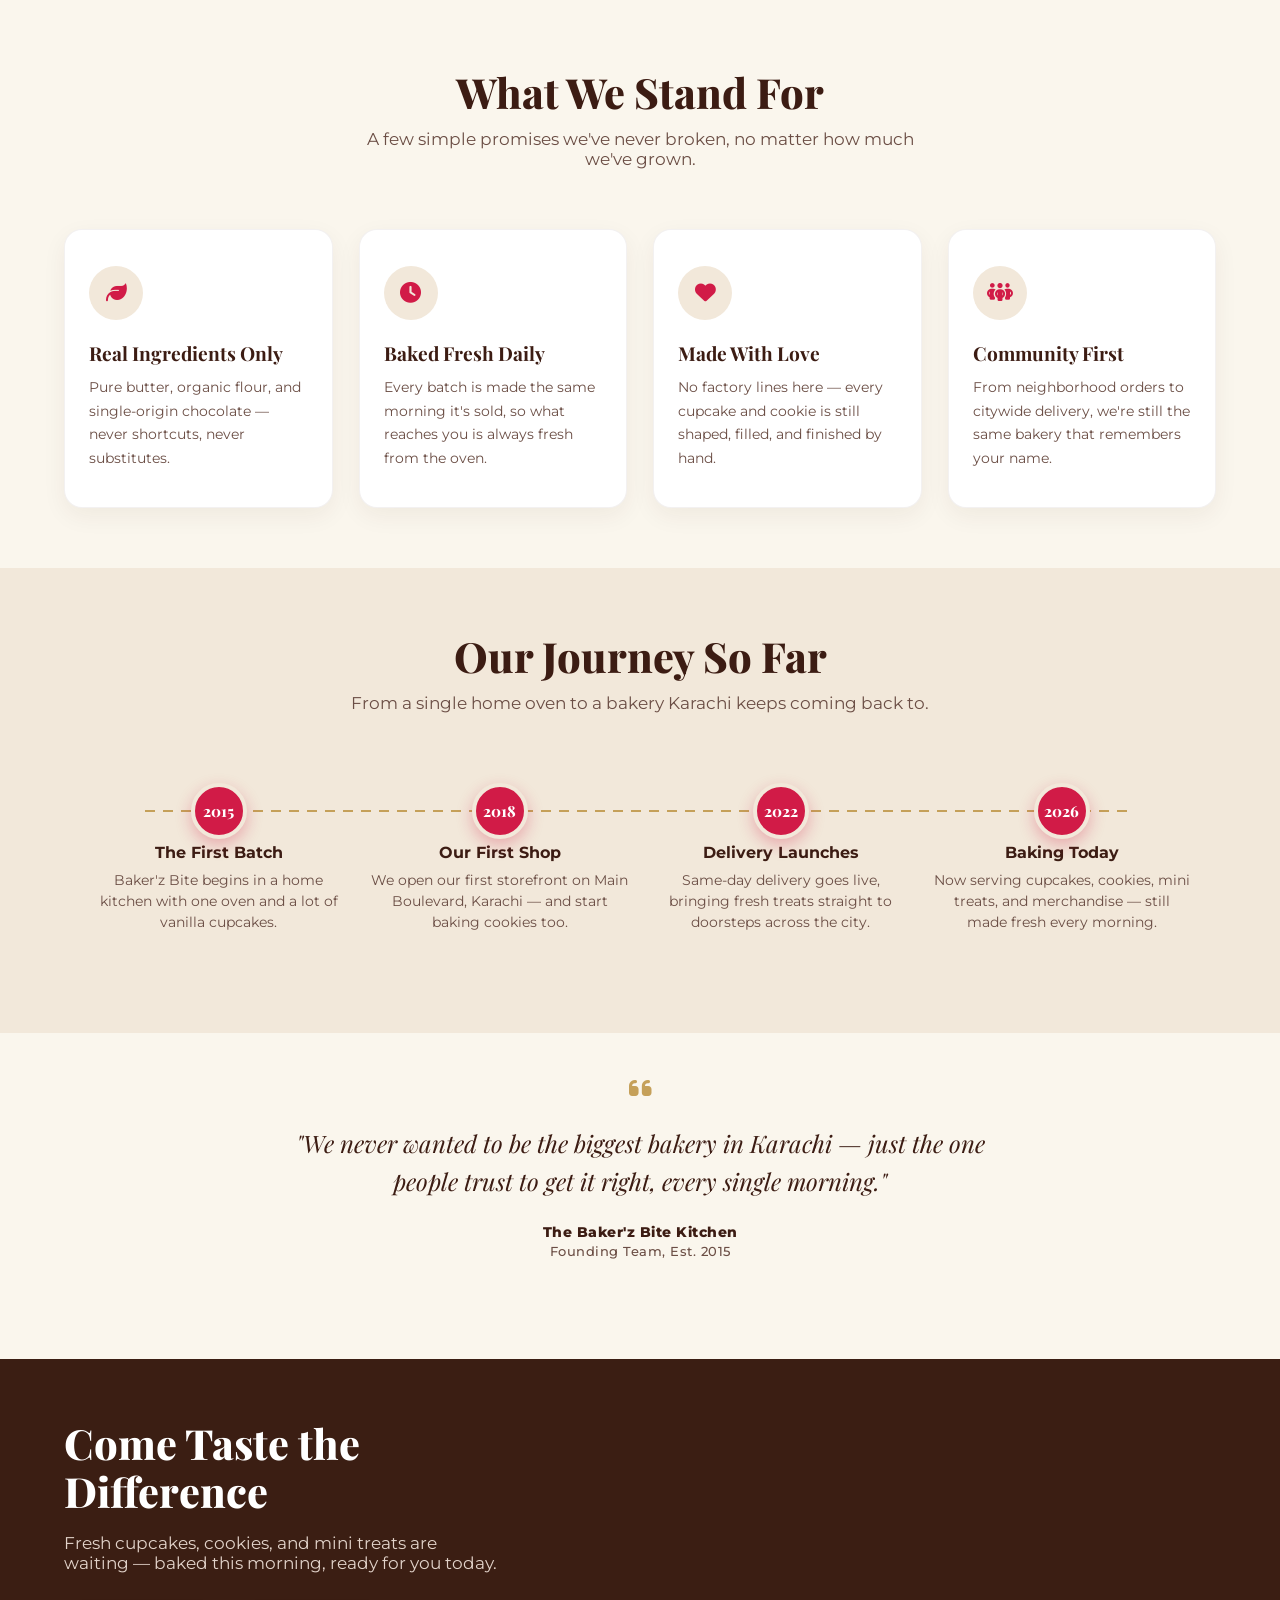
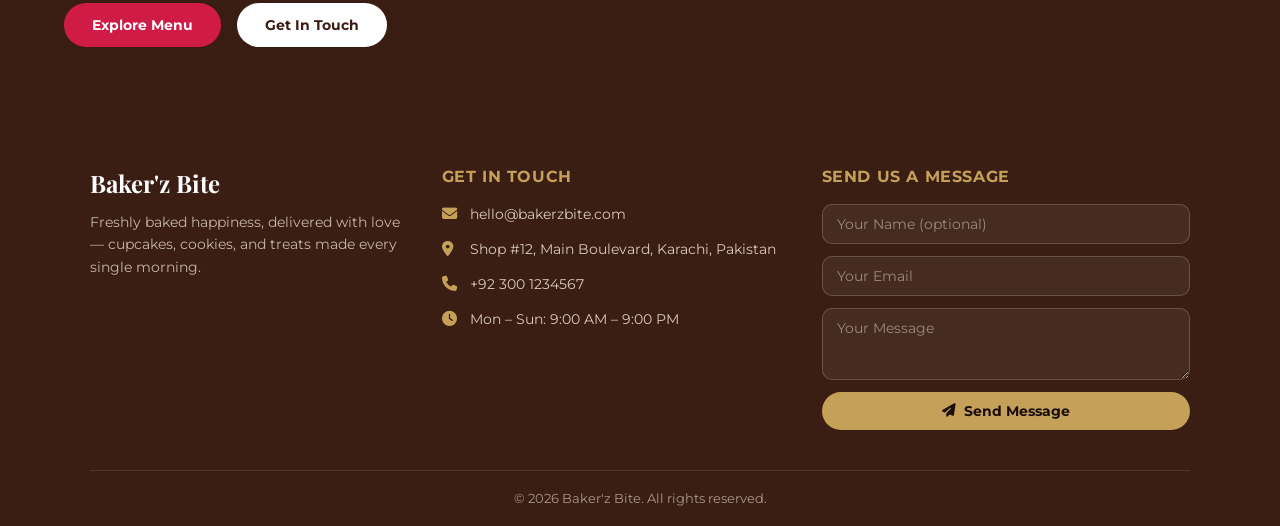
==== commit ca4e08c8: "Add files via upload" ====
--- a/About_Us.html
+++ b/About_Us.html
@@ -12,2133 +12,7 @@
     rel="stylesheet">
   <link rel="stylesheet" href="https://cdnjs.cloudflare.com/ajax/libs/font-awesome/6.4.0/css/all.min.css">
 
-  <style>
-    * {
-      margin: 0;
-      padding: 0;
-      box-sizing: border-box;
-      scroll-behavior: smooth;
-    }
-
-    :root {
-      --bg-cream: #FAF6ED;
-      --text-brown: #3C1C13;
-      --accent-red: #D11B47;
-      --card-brown: #3B1E13;
-      --light-brown: #F2E8DA;
-      --white: #FFFFFF;
-      --gold-accent: #C5A059;
-      --gold-hover: #e5be75;
-      --transition-fast: all 0.25s cubic-bezier(0.4, 0, 0.2, 1);
-      --transition-smooth: all 0.4s cubic-bezier(0.16, 1, 0.3, 1);
-    }
-
-    body {
-      font-family: 'Montserrat', sans-serif;
-      background-color: var(--bg-cream);
-      color: var(--text-brown);
-      overflow-x: hidden;
-    }
-
-    a {
-      text-decoration: none;
-      color: inherit;
-    }
-
-    img {
-      display: block;
-      max-width: 100%;
-    }
-
-    .ticker-bar {
-      background-color: var(--light-brown);
-      color: var(--text-brown);
-      font-size: 0.8rem;
-      font-weight: 700;
-      letter-spacing: 0.5px;
-      padding: 10px 0;
-      overflow: hidden;
-      white-space: nowrap;
-      text-transform: uppercase;
-      border-bottom: 1px solid rgba(60, 28, 19, 0.08);
-    }
-
-    .ticker-content {
-      display: inline-flex;
-      width: max-content;
-      animation: ticker 25s linear infinite;
-      will-change: transform;
-      backface-visibility: hidden;
-      transform: translateZ(0);
-    }
-
-    .ticker-item {
-      display: inline-block;
-      margin: 0 30px;
-      flex-shrink: 0;
-    }
-
-    @keyframes ticker {
-      0% { transform: translate3d(0, 0, 0); }
-      100% { transform: translate3d(-50%, 0, 0); }
-    }
-
-    header {
-      display: flex;
-      justify-content: space-between;
-      align-items: center;
-      padding: 18px 5%;
-      background-color: var(--bg-cream);
-      position: sticky;
-      top: 0;
-      z-index: 1000;
-      box-shadow: 0 2px 10px rgba(0, 0, 0, 0.03);
-      transition: var(--transition-smooth);
-    }
-
-    .logo {
-      font-family: 'Pacifico', cursive;
-      font-size: 2.2rem;
-      color: var(--text-brown);
-      transition: var(--transition-fast);
-    }
-
-    .logo:hover {
-      transform: scale(1.02);
-      color: var(--accent-red);
-    }
-
-    nav ul {
-      display: flex;
-      list-style: none;
-      gap: 25px;
-    }
-
-    nav a {
-      font-size: 0.95rem;
-      font-weight: 700;
-      color: var(--text-brown);
-      transition: var(--transition-fast);
-      position: relative;
-    }
-
-    nav a:hover,
-    nav a.active {
-      color: var(--accent-red);
-    }
-
-    nav a::after {
-      content: '';
-      position: absolute;
-      width: 0;
-      height: 2px;
-      bottom: -4px;
-      left: 0;
-      background-color: var(--accent-red);
-      transition: var(--transition-fast);
-    }
-
-    nav a:hover::after,
-    nav a.active::after {
-      width: 100%;
-    }
-
-    .header-icons {
-      display: flex;
-      gap: 20px;
-    }
-
-    .icon-item {
-      display: flex;
-      flex-direction: column;
-      align-items: center;
-      font-size: 0.7rem;
-      font-weight: 600;
-      color: var(--text-brown);
-      cursor: pointer;
-      position: relative;
-      transition: var(--transition-fast);
-    }
-
-    .icon-item:hover {
-      color: var(--accent-red);
-      transform: translateY(-2px);
-    }
-
-    .icon-item svg {
-      width: 20px;
-      height: 20px;
-      fill: currentColor;
-      margin-bottom: 3px;
-      transition: var(--transition-fast);
-    }
-
-    .btn {
-      padding: 14px 28px;
-      border-radius: 30px;
-      font-size: 0.85rem;
-      font-weight: 700;
-      border: none;
-      cursor: pointer;
-      transition: var(--transition-fast);
-      display: inline-flex;
-      align-items: center;
-      gap: 10px;
-      box-shadow: 0 4px 12px rgba(0, 0, 0, 0.06);
-    }
-
-    .btn:hover {
-      transform: translateY(-3px) scale(1.02);
-      box-shadow: 0 8px 18px rgba(0, 0, 0, 0.12);
-    }
-
-    .btn:active {
-      transform: translateY(0) scale(0.98);
-    }
-
-    .btn-primary {
-      background-color: var(--accent-red);
-      color: var(--white);
-    }
-
-    .btn-secondary {
-      background-color: var(--white);
-      color: var(--text-brown);
-    }
-
-    .btn-outline-light {
-      background-color: transparent;
-      color: var(--white);
-      border: 1px solid rgba(255, 255, 255, 0.4);
-      box-shadow: none;
-    }
-
-    .btn-outline-light:hover {
-      background-color: rgba(255, 255, 255, 0.1);
-      border-color: var(--gold-accent);
-    }
-
-    .about-hero {
-      position: relative;
-      background: linear-gradient(135deg, #2A130B 0%, var(--card-brown) 55%, #472418 100%);
-      color: var(--white);
-      overflow: hidden;
-    }
-
-    .about-hero::before {
-      content: '';
-      position: absolute;
-      inset: 0;
-      background-image: radial-gradient(circle at 85% 20%, rgba(197, 160, 89, 0.16), transparent 55%);
-      pointer-events: none;
-    }
-
-    .about-hero-inner {
-      max-width: 1300px;
-      margin: 0 auto;
-      padding: 70px 5% 90px;
-      display: grid;
-      grid-template-columns: 1.1fr 0.9fr;
-      gap: 50px;
-      align-items: center;
-      position: relative;
-      z-index: 2;
-    }
-
-    .about-eyebrow {
-      display: flex;
-      align-items: center;
-      gap: 10px;
-      color: var(--gold-accent);
-      font-size: 0.8rem;
-      font-weight: 700;
-      letter-spacing: 3px;
-      text-transform: uppercase;
-      margin-bottom: 22px;
-    }
-
-    .about-eyebrow::before {
-      content: '';
-      width: 30px;
-      height: 2px;
-      background-color: var(--gold-accent);
-    }
-
-    .about-hero-text {
-      border-left: 3px solid var(--gold-accent);
-      padding-left: 30px;
-    }
-
-    .about-hero-text h1 {
-      font-family: 'Playfair Display', serif;
-      font-weight: 800;
-      text-transform: uppercase;
-      line-height: 1.05;
-      font-size: 3.4rem;
-      letter-spacing: 1px;
-    }
-
-    .about-hero-text h1 .thin {
-      display: block;
-      font-weight: 600;
-      font-size: 1.6rem;
-      letter-spacing: 6px;
-      color: rgba(255, 255, 255, 0.65);
-      margin-bottom: 6px;
-    }
-
-    .about-hero-text h1 span {
-      color: var(--gold-accent);
-    }
-
-    .about-hero-text p {
-      margin-top: 26px;
-      font-size: 1.08rem;
-      line-height: 1.75;
-      color: rgba(242, 232, 218, 0.85);
-      max-width: 480px;
-    }
-
-    .about-hero-buttons {
-      display: flex;
-      flex-wrap: wrap;
-      gap: 15px;
-      margin-top: 34px;
-    }
-
-    .about-hero-image {
-      position: relative;
-    }
-
-    .about-hero-image-frame {
-      position: relative;
-      border-radius: 16px;
-      overflow: hidden;
-      box-shadow: 0 25px 60px rgba(0, 0, 0, 0.45);
-      border: 1px solid rgba(197, 160, 89, 0.35);
-    }
-
-    .about-hero-image-frame img {
-      width: 100%;
-      height: 420px;
-      object-fit: cover;
-      transition: transform 0.8s cubic-bezier(0.16, 1, 0.3, 1);
-    }
-
-    .about-hero-image:hover .about-hero-image-frame img {
-      transform: scale(1.05);
-    }
-
-    .about-hero-stamp {
-      position: absolute;
-      bottom: -26px;
-      left: -26px;
-      width: 120px;
-      height: 120px;
-      border-radius: 50%;
-      background: var(--gold-accent);
-      color: #2A130B;
-      display: flex;
-      flex-direction: column;
-      align-items: center;
-      justify-content: center;
-      text-align: center;
-      font-family: 'Montserrat', sans-serif;
-      font-weight: 800;
-      box-shadow: 0 12px 30px rgba(0, 0, 0, 0.35);
-      border: 4px solid var(--bg-cream);
-      z-index: 3;
-    }
-
-    .about-hero-stamp span:first-child {
-      font-family: 'Playfair Display', serif;
-      font-size: 1.5rem;
-      line-height: 1;
-    }
-
-    .about-hero-stamp span:last-child {
-      font-size: 0.6rem;
-      letter-spacing: 1px;
-      text-transform: uppercase;
-      margin-top: 4px;
-    }
-
-    @media (max-width: 900px) {
-      .about-hero-inner {
-        grid-template-columns: 1fr;
-        padding-top: 50px;
-      }
-
-      .about-hero-text h1 {
-        font-size: 2.4rem;
-      }
-
-      .about-hero-image-frame img {
-        height: 300px;
-      }
-
-      nav ul {
-        display: none;
-      }
-    }
-
-    .story-section {
-      max-width: 1300px;
-      margin: 0 auto;
-      padding: 100px 5%;
-      display: grid;
-      grid-template-columns: 0.9fr 1.1fr;
-      gap: 70px;
-      align-items: center;
-    }
-
-    .story-label {
-      color: var(--accent-red);
-      font-weight: 800;
-      font-size: 0.8rem;
-      letter-spacing: 2px;
-      text-transform: uppercase;
-      margin-bottom: 16px;
-    }
-
-    .story-section h2 {
-      font-family: 'Playfair Display', serif;
-      font-weight: 700;
-      font-size: 2.3rem;
-      line-height: 1.25;
-      margin-bottom: 22px;
-    }
-
-    .story-section p {
-      font-size: 1.02rem;
-      line-height: 1.8;
-      color: #6B4E45;
-      margin-bottom: 14px;
-    }
-
-    .story-link {
-      display: inline-flex;
-      align-items: center;
-      gap: 10px;
-      margin-top: 18px;
-      font-weight: 800;
-      color: var(--accent-red);
-      font-size: 0.95rem;
-      transition: var(--transition-fast);
-    }
-
-    .story-link i {
-      transition: transform 0.3s ease;
-    }
-
-    .story-link:hover i {
-      transform: translateX(6px);
-    }
-
-    .story-collage {
-      position: relative;
-      height: 440px;
-    }
-
-    .collage-img {
-      position: absolute;
-      border-radius: 14px;
-      overflow: hidden;
-      box-shadow: 0 20px 40px rgba(60, 28, 19, 0.18);
-      border: 6px solid var(--white);
-    }
-
-    .collage-img img {
-      width: 100%;
-      height: 100%;
-      object-fit: cover;
-    }
-
-    .collage-1 {
-      width: 58%;
-      height: 260px;
-      top: 0;
-      left: 0;
-      z-index: 2;
-    }
-
-    .collage-2 {
-      width: 48%;
-      height: 200px;
-      bottom: 0;
-      left: 12%;
-      z-index: 3;
-    }
-
-    .collage-3 {
-      width: 46%;
-      height: 300px;
-      top: 8%;
-      right: 0;
-      z-index: 1;
-    }
-
-    .collage-badge {
-      position: absolute;
-      top: 50%;
-      left: 30%;
-      transform: translate(-50%, -50%);
-      width: 84px;
-      height: 84px;
-      border-radius: 50%;
-      background: var(--accent-red);
-      color: var(--white);
-      display: flex;
-      align-items: center;
-      justify-content: center;
-      font-size: 1.6rem;
-      box-shadow: 0 10px 25px rgba(209, 27, 71, 0.4);
-      z-index: 4;
-      border: 4px solid var(--white);
-    }
-
-    @media (max-width: 900px) {
-      .story-section {
-        grid-template-columns: 1fr;
-        gap: 40px;
-        padding: 70px 5%;
-      }
-
-      .story-collage {
-        height: 360px;
-        order: -1;
-      }
-    }
-
-    .stats-band {
-      background: var(--card-brown);
-      color: var(--white);
-      padding: 55px 5%;
-    }
-
-    .stats-inner {
-      max-width: 1100px;
-      margin: 0 auto;
-      display: grid;
-      grid-template-columns: repeat(4, 1fr);
-      text-align: center;
-    }
-
-    .stat-item {
-      padding: 10px 20px;
-      border-right: 1px solid rgba(255, 255, 255, 0.12);
-    }
-
-    .stat-item:last-child {
-      border-right: none;
-    }
-
-    .stat-item .stat-number {
-      font-family: 'Playfair Display', serif;
-      font-weight: 800;
-      font-size: 2.4rem;
-      color: var(--gold-accent);
-      display: block;
-    }
-
-    .stat-item .stat-label {
-      font-size: 0.78rem;
-      letter-spacing: 1px;
-      text-transform: uppercase;
-      color: rgba(242, 232, 218, 0.75);
-      margin-top: 6px;
-      display: block;
-    }
-
-    .live-dot {
-      display: inline-block;
-      width: 7px;
-      height: 7px;
-      border-radius: 50%;
-      background: #5ad16a;
-      margin-right: 6px;
-      vertical-align: middle;
-      animation: liveDotPulse 1.8s infinite;
-    }
-
-    @keyframes liveDotPulse {
-      0% { box-shadow: 0 0 0 0 rgba(90, 209, 106, 0.55); }
-      70% { box-shadow: 0 0 0 6px rgba(90, 209, 106, 0); }
-      100% { box-shadow: 0 0 0 0 rgba(90, 209, 106, 0); }
-    }
-
-    @media (max-width: 760px) {
-      .stats-inner {
-        grid-template-columns: repeat(2, 1fr);
-        row-gap: 30px;
-      }
-
-      .stat-item:nth-child(2) {
-        border-right: none;
-      }
-    }
-
-    .values-section {
-      padding: 100px 5% 60px;
-      text-align: center;
-    }
-
-    .values-section .menu-header p {
-      max-width: 560px;
-      margin-left: auto;
-      margin-right: auto;
-    }
-
-    .values-grid {
-      max-width: 1200px;
-      margin: 40px auto 0;
-      display: grid;
-      grid-template-columns: repeat(4, 1fr);
-      gap: 26px;
-    }
-
-    .value-card {
-      background: var(--white);
-      border-radius: 18px;
-      padding: 36px 24px;
-      text-align: left;
-      box-shadow: 0 8px 24px rgba(60, 28, 19, 0.06);
-      transition: var(--transition-smooth);
-      border: 1px solid rgba(60, 28, 19, 0.06);
-    }
-
-    .value-card:hover {
-      transform: translateY(-8px);
-      box-shadow: 0 16px 34px rgba(60, 28, 19, 0.12);
-      border-color: rgba(197, 160, 89, 0.4);
-    }
-
-    .value-icon {
-      width: 54px;
-      height: 54px;
-      border-radius: 50%;
-      background: var(--light-brown);
-      color: var(--accent-red);
-      display: flex;
-      align-items: center;
-      justify-content: center;
-      font-size: 1.3rem;
-      margin-bottom: 20px;
-    }
-
-    .value-card h3 {
-      font-family: 'Playfair Display', serif;
-      font-size: 1.2rem;
-      margin-bottom: 10px;
-    }
-
-    .value-card p {
-      font-size: 0.9rem;
-      line-height: 1.65;
-      color: #6B4E45;
-    }
-
-    @media (max-width: 980px) {
-      .values-grid {
-        grid-template-columns: repeat(2, 1fr);
-      }
-    }
-
-    @media (max-width: 560px) {
-      .values-grid {
-        grid-template-columns: 1fr;
-      }
-    }
-
-    .journey-section {
-      padding: 60px 5% 100px;
-      background-color: var(--light-brown);
-    }
-
-    .timeline {
-      max-width: 1100px;
-      margin: 50px auto 0;
-      display: grid;
-      grid-template-columns: repeat(4, 1fr);
-      gap: 24px;
-      position: relative;
-    }
-
-    .timeline::before {
-      content: '';
-      position: absolute;
-      top: 27px;
-      left: 5%;
-      right: 5%;
-      height: 2px;
-      background: repeating-linear-gradient(to right, var(--gold-accent) 0 10px, transparent 10px 18px);
-    }
-
-    .timeline-item {
-      position: relative;
-      padding-top: 60px;
-      text-align: center;
-    }
-
-    .timeline-dot {
-      position: absolute;
-      top: 0;
-      left: 50%;
-      transform: translateX(-50%);
-      width: 56px;
-      height: 56px;
-      border-radius: 50%;
-      background: var(--accent-red);
-      color: var(--white);
-      display: flex;
-      align-items: center;
-      justify-content: center;
-      font-family: 'Playfair Display', serif;
-      font-weight: 800;
-      font-size: 0.95rem;
-      border: 4px solid var(--light-brown);
-      box-shadow: 0 6px 16px rgba(209, 27, 71, 0.3);
-    }
-
-    .timeline-item h4 {
-      font-size: 1rem;
-      margin-bottom: 8px;
-    }
-
-    .timeline-item p {
-      font-size: 0.85rem;
-      color: #6B4E45;
-      line-height: 1.55;
-    }
-
-    @media (max-width: 900px) {
-      .timeline {
-        grid-template-columns: 1fr;
-        gap: 40px;
-      }
-
-      .timeline::before {
-        display: none;
-      }
-    }
-
-    .quote-section {
-      max-width: 850px;
-      margin: 0 auto;
-      padding: 40px 5% 100px;
-      text-align: center;
-    }
-
-    .quote-icon {
-      font-size: 1.6rem;
-      color: var(--gold-accent);
-      margin-bottom: 20px;
-    }
-
-    .quote-section blockquote {
-      font-family: 'Playfair Display', serif;
-      font-style: italic;
-      font-size: 1.5rem;
-      line-height: 1.6;
-      color: var(--text-brown);
-    }
-
-    .quote-author {
-      margin-top: 22px;
-      font-weight: 800;
-      font-size: 0.9rem;
-      letter-spacing: 0.5px;
-    }
-
-    .quote-author span {
-      display: block;
-      font-weight: 500;
-      font-size: 0.8rem;
-      color: #6B4E45;
-      margin-top: 3px;
-    }
-
-    .about-cta {
-      display: flex;
-      width: 100%;
-      background-color: var(--card-brown);
-      color: var(--white);
-      min-height: 320px;
-      overflow: hidden;
-    }
-
-    .about-cta-text {
-      flex: 1;
-      padding: 60px 5%;
-      display: flex;
-      flex-direction: column;
-      justify-content: center;
-      align-items: flex-start;
-    }
-
-    .about-cta-text h2 {
-      font-family: 'Playfair Display', serif;
-      font-size: 2.6rem;
-      font-weight: 800;
-      line-height: 1.15;
-      margin-bottom: 18px;
-      max-width: 480px;
-    }
-
-    .about-cta-text p {
-      font-size: 1.05rem;
-      margin-bottom: 30px;
-      color: #E2D3CA;
-      max-width: 440px;
-    }
-
-    .about-cta-buttons {
-      display: flex;
-      gap: 16px;
-      flex-wrap: wrap;
-    }
-
-    .about-cta-image {
-      flex: 1;
-      position: relative;
-      background-image: url('https://images.unsplash.com/photo-1578985545062-69928b1d9587?auto=format&fit=crop&w=1000&q=80');
-      background-size: cover;
-      background-position: center;
-      transition: transform 0.6s ease;
-    }
-
-    .about-cta:hover .about-cta-image {
-      transform: scale(1.03);
-    }
-
-    @media (max-width: 900px) {
-      .about-cta {
-        flex-direction: column;
-      }
-
-      .about-cta-image {
-        height: 260px;
-      }
-    }
-
-    .menu-header {
-      text-align: center;
-      padding: 0 20px 20px 20px;
-    }
-
-    .menu-header h2 {
-      font-family: 'Playfair Display', serif;
-      font-size: 2.6rem;
-      font-weight: 800;
-      margin-bottom: 10px;
-    }
-
-    .menu-header p {
-      font-size: 1.05rem;
-      color: #6B4E45;
-    }
-
-    .site-footer {
-      background: var(--card-brown);
-      color: var(--light-brown);
-      padding: 60px 24px 0;
-    }
-
-    .footer-container {
-      max-width: 1100px;
-      margin: 0 auto;
-      display: grid;
-      grid-template-columns: 1.1fr 1.2fr 1.3fr;
-      gap: 40px;
-      padding-bottom: 40px;
-      border-bottom: 1px solid rgba(255, 255, 255, 0.1);
-    }
-
-    .footer-col h3 {
-      font-family: 'Playfair Display', serif;
-      font-size: 1.5rem;
-      color: var(--white);
-      margin-bottom: 12px;
-    }
-
-    .footer-col h4 {
-      font-family: 'Montserrat', sans-serif;
-      font-size: 1rem;
-      font-weight: 700;
-      color: var(--gold-accent);
-      text-transform: uppercase;
-      letter-spacing: 0.6px;
-      margin-bottom: 18px;
-    }
-
-    .footer-brand p {
-      font-size: 0.88rem;
-      line-height: 1.6;
-      color: rgba(242, 232, 218, 0.75);
-    }
-
-    .footer-contact ul {
-      list-style: none;
-      display: flex;
-      flex-direction: column;
-      gap: 14px;
-    }
-
-    .footer-contact li {
-      display: flex;
-      align-items: flex-start;
-      gap: 12px;
-      font-size: 0.88rem;
-      line-height: 1.5;
-      color: rgba(242, 232, 218, 0.85);
-    }
-
-    .footer-contact li i {
-      color: var(--gold-accent);
-      font-size: 0.95rem;
-      margin-top: 2px;
-      width: 16px;
-      flex-shrink: 0;
-    }
-
-    .footer-contact-form {
-      display: flex;
-      flex-direction: column;
-      gap: 12px;
-    }
-
-    .footer-contact-form input,
-    .footer-contact-form textarea {
-      width: 100%;
-      padding: 11px 14px;
-      border-radius: 10px;
-      border: 1px solid rgba(255, 255, 255, 0.18);
-      background: rgba(255, 255, 255, 0.06);
-      color: var(--white);
-      font-family: 'Montserrat', sans-serif;
-      font-size: 0.85rem;
-      outline: none;
-      resize: vertical;
-      transition: var(--transition-fast);
-    }
-
-    .footer-contact-form input::placeholder,
-    .footer-contact-form textarea::placeholder {
-      color: rgba(242, 232, 218, 0.5);
-    }
-
-    .footer-contact-form input:focus,
-    .footer-contact-form textarea:focus {
-      border-color: var(--gold-accent);
-      background: rgba(255, 255, 255, 0.1);
-    }
-
-    .footer-contact-form input.invalid,
-    .footer-contact-form textarea.invalid {
-      border-color: var(--accent-red);
-    }
-
-    .footer-form-error {
-      display: none;
-      color: #f3a3b6;
-      font-size: 0.76rem;
-      margin-top: -6px;
-    }
-
-    .footer-form-error.show {
-      display: block;
-    }
-
-    .footer-contact-form button {
-      display: flex;
-      align-items: center;
-      justify-content: center;
-      gap: 8px;
-      background: var(--gold-accent);
-      color: #1A0D0A;
-      border: none;
-      border-radius: 25px;
-      padding: 11px 16px;
-      font-family: 'Montserrat', sans-serif;
-      font-weight: 700;
-      font-size: 0.85rem;
-      cursor: pointer;
-      transition: var(--transition-fast);
-    }
-
-    .footer-contact-form button:hover {
-      background: var(--gold-hover);
-      transform: translateY(-2px);
-    }
-
-    .footer-form-confirmation {
-      display: none;
-      align-items: center;
-      gap: 8px;
-      background: rgba(45, 90, 39, 0.25);
-      border: 1px solid rgba(87, 173, 74, 0.4);
-      color: #b7e6ac;
-      padding: 10px 14px;
-      border-radius: 10px;
-      font-size: 0.82rem;
-      font-weight: 600;
-    }
-
-    .footer-form-confirmation.show {
-      display: flex;
-    }
-
-    .footer-bottom {
-      max-width: 1100px;
-      margin: 0 auto;
-      padding: 20px 0;
-      text-align: center;
-      font-size: 0.8rem;
-      color: rgba(242, 232, 218, 0.6);
-    }
-
-    @media (max-width: 860px) {
-      .footer-container {
-        grid-template-columns: 1fr;
-      }
-    }
-    .cart-badge {
-      position: absolute;
-      top: -5px;
-      right: -2px;
-      background-color: var(--accent-red);
-      color: var(--white);
-      font-size: 0.65rem;
-      font-weight: 800;
-      width: 16px;
-      height: 16px;
-      border-radius: 50%;
-      display: none;
-      align-items: center;
-      justify-content: center;
-      transition: transform 0.3s cubic-bezier(0.175, 0.885, 0.32, 1.275);
-    }
-
-    .search-overlay {
-      position: fixed;
-      top: 0;
-      left: 0;
-      width: 100%;
-      background-color: var(--bg-cream);
-      box-shadow: 0 10px 30px rgba(0, 0, 0, 0.1);
-      z-index: 1001;
-      padding: 20px 5%;
-      transform: translateY(-100%);
-      transition: transform 0.35s cubic-bezier(0.16, 1, 0.3, 1);
-      display: flex;
-      flex-direction: column;
-      align-items: center;
-    }
-
-    .search-overlay.open {
-      transform: translateY(0);
-    }
-
-    .search-input-wrapper {
-      display: flex;
-      align-items: center;
-      width: 100%;
-      max-width: 700px;
-      background-color: var(--white);
-      border: 2px solid var(--text-brown);
-      border-radius: 30px;
-      padding: 8px 20px;
-      box-shadow: 0 4px 12px rgba(0, 0, 0, 0.05);
-    }
-
-    .search-input-wrapper i {
-      font-size: 1.2rem;
-      color: var(--text-brown);
-      margin-right: 12px;
-    }
-
-    .search-input-wrapper input {
-      border: none;
-      outline: none;
-      background: transparent;
-      width: 100%;
-      font-size: 1rem;
-      font-family: inherit;
-      font-weight: 600;
-      color: var(--text-brown);
-    }
-
-    .close-search-btn {
-      margin-left: 10px;
-      background: none;
-      border: none;
-      font-size: 1.5rem;
-      color: var(--text-brown);
-      cursor: pointer;
-      transition: var(--transition-fast);
-    }
-
-    .close-search-btn:hover {
-      color: var(--accent-red);
-    }
-
-    .search-results-list {
-      width: 100%;
-      max-width: 700px;
-      max-height: 300px;
-      overflow-y: auto;
-      margin-top: 15px;
-      display: flex;
-      flex-direction: column;
-      gap: 10px;
-    }
-
-    .search-result-item {
-      display: flex;
-      align-items: center;
-      gap: 15px;
-      background: var(--white);
-      padding: 10px 15px;
-      border-radius: 12px;
-      cursor: pointer;
-      transition: var(--transition-fast);
-      border: 1px solid rgba(60, 28, 19, 0.05);
-    }
-
-    .search-result-item:hover {
-      background: var(--light-brown);
-    }
-
-    .search-result-item img {
-      width: 50px;
-      height: 50px;
-      border-radius: 8px;
-      object-fit: cover;
-    }
-
-    .search-result-info {
-      flex-grow: 1;
-    }
-
-    .search-result-info h5 {
-      font-size: 0.95rem;
-      font-weight: 700;
-      color: var(--text-brown);
-    }
-
-    .search-result-info p {
-      font-size: 0.8rem;
-      color: #6B4E45;
-    }
-
-    .search-result-price {
-      font-weight: 800;
-      color: var(--accent-red);
-    }
-
-    .cart-drawer-overlay {
-      position: fixed;
-      top: 0;
-      left: 0;
-      width: 100vw;
-      height: 100vh;
-      background: rgba(26, 13, 10, 0.5);
-      backdrop-filter: blur(3px);
-      z-index: 2500;
-      opacity: 0;
-      pointer-events: none;
-      transition: opacity 0.3s ease;
-    }
-
-    .cart-drawer-overlay.open {
-      opacity: 1;
-      pointer-events: auto;
-    }
-
-    .cart-drawer {
-      position: fixed;
-      top: 0;
-      right: 0;
-      width: 100%;
-      max-width: 420px;
-      height: 100vh;
-      background-color: var(--bg-cream);
-      z-index: 2600;
-      transform: translateX(100%);
-      transition: transform 0.35s cubic-bezier(0.16, 1, 0.3, 1);
-      display: flex;
-      flex-direction: column;
-      box-shadow: -8px 0 30px rgba(60, 28, 19, 0.2);
-      border-left: 1px solid rgba(197, 160, 89, 0.2);
-    }
-
-    .cart-drawer.open {
-      transform: translateX(0);
-    }
-
-    .cart-header {
-      padding: 22px 25px;
-      background-color: var(--card-brown);
-      color: var(--white);
-      border-bottom: 2px solid var(--gold-accent);
-      display: flex;
-      justify-content: space-between;
-      align-items: center;
-    }
-
-    .cart-header h3 {
-      font-family: 'Playfair Display', serif;
-      font-size: 1.4rem;
-      font-weight: 700;
-      letter-spacing: 0.5px;
-      display: flex;
-      align-items: center;
-      gap: 10px;
-    }
-
-    .cart-header h3 i {
-      color: var(--gold-accent);
-      font-size: 1.1rem;
-    }
-
-    .close-cart-btn {
-      background: none;
-      border: none;
-      font-size: 1.3rem;
-      color: var(--light-brown);
-      cursor: pointer;
-      transition: var(--transition-fast);
-      width: 32px;
-      height: 32px;
-      border-radius: 50%;
-      display: flex;
-      align-items: center;
-      justify-content: center;
-    }
-
-    .close-cart-btn:hover {
-      color: var(--white);
-      background-color: rgba(255, 255, 255, 0.1);
-    }
-
-    .cart-items-container {
-      flex-grow: 1;
-      overflow-y: auto;
-      padding: 20px 20px;
-      display: flex;
-      flex-direction: column;
-      gap: 15px;
-      background-color: var(--bg-cream);
-    }
-
-    .cart-empty-msg {
-      text-align: center;
-      color: #6B4E45;
-      margin: auto 0;
-      font-weight: 600;
-      display: flex;
-      flex-direction: column;
-      align-items: center;
-      gap: 12px;
-    }
-
-    .cart-empty-msg i {
-      font-size: 2.5rem;
-      color: var(--gold-accent);
-      opacity: 0.7;
-    }
-
-    .cart-item {
-      display: flex;
-      align-items: center;
-      gap: 15px;
-      background-color: var(--white);
-      padding: 12px 14px;
-      border-radius: 14px;
-      border: 1px solid rgba(60, 28, 19, 0.08);
-      box-shadow: 0 4px 12px rgba(60, 28, 19, 0.04);
-      position: relative;
-      transition: var(--transition-fast);
-    }
-
-    .cart-item:hover {
-      border-color: rgba(197, 160, 89, 0.4);
-      box-shadow: 0 6px 16px rgba(60, 28, 19, 0.08);
-    }
-
-    .cart-item-img {
-      width: 65px;
-      height: 65px;
-      border-radius: 10px;
-      object-fit: cover;
-      border: 1px solid var(--light-brown);
-    }
-
-    .cart-item-details {
-      flex-grow: 1;
-    }
-
-    .cart-item-title {
-      font-size: 0.95rem;
-      font-weight: 700;
-      color: var(--text-brown);
-      line-height: 1.2;
-    }
-
-    .cart-item-price {
-      font-size: 0.9rem;
-      font-weight: 800;
-      color: var(--accent-red);
-      margin-top: 4px;
-    }
-
-    .cart-qty-controls {
-      display: flex;
-      align-items: center;
-      gap: 10px;
-      margin-top: 8px;
-      background: var(--bg-cream);
-      width: fit-content;
-      padding: 2px 8px;
-      border-radius: 20px;
-      border: 1px solid rgba(60, 28, 19, 0.1);
-    }
-
-    .qty-btn {
-      width: 22px;
-      height: 22px;
-      border-radius: 50%;
-      border: none;
-      background: transparent;
-      color: var(--text-brown);
-      font-weight: 800;
-      cursor: pointer;
-      display: flex;
-      align-items: center;
-      justify-content: center;
-      transition: var(--transition-fast);
-    }
-
-    .qty-btn:hover {
-      color: var(--accent-red);
-      background-color: var(--white);
-    }
-
-    .cart-item-qty {
-      font-size: 0.85rem;
-      font-weight: 800;
-      color: var(--text-brown);
-      min-width: 16px;
-      text-align: center;
-    }
-
-    .remove-cart-item {
-      color: #A38B83;
-      cursor: pointer;
-      font-size: 0.9rem;
-      transition: var(--transition-fast);
-      padding: 6px;
-      border-radius: 50%;
-    }
-
-    .remove-cart-item:hover {
-      color: var(--accent-red);
-      background-color: rgba(209, 27, 71, 0.08);
-    }
-
-    .cart-footer {
-      padding: 20px 25px;
-      background-color: var(--white);
-      border-top: 1px solid rgba(60, 28, 19, 0.08);
-      box-shadow: 0 -4px 15px rgba(0, 0, 0, 0.02);
-    }
-
-    .cart-total-row {
-      display: flex;
-      justify-content: space-between;
-      align-items: baseline;
-      font-size: 1.1rem;
-      font-weight: 800;
-      margin-bottom: 16px;
-      color: var(--text-brown);
-    }
-
-    .cart-total-row span:last-child {
-      font-size: 1.3rem;
-      color: var(--accent-red);
-    }
-
-    .checkout-btn {
-      width: 100%;
-      padding: 15px;
-      border-radius: 30px;
-      border: none;
-      background: linear-gradient(135deg, var(--card-brown) 0%, #2A130B 100%);
-      color: var(--gold-accent);
-      font-size: 0.95rem;
-      font-weight: 800;
-      letter-spacing: 1px;
-      text-transform: uppercase;
-      cursor: pointer;
-      transition: var(--transition-fast);
-      box-shadow: 0 4px 14px rgba(60, 28, 19, 0.25);
-      display: flex;
-      align-items: center;
-      justify-content: center;
-      gap: 10px;
-      border: 1px solid var(--gold-accent);
-    }
-
-    .checkout-btn:hover {
-      background: linear-gradient(135deg, var(--accent-red) 0%, #a81236 100%);
-      color: var(--white);
-      border-color: var(--accent-red);
-      transform: translateY(-2px);
-      box-shadow: 0 6px 18px rgba(209, 27, 71, 0.3);
-    }
-
-    .location-overlay {
-      position: fixed;
-      inset: 0;
-      background: rgba(26, 13, 10, 0.55);
-      display: flex;
-      align-items: center;
-      justify-content: center;
-      opacity: 0;
-      visibility: hidden;
-      transition: opacity 0.25s ease;
-      z-index: 3000;
-      padding: 20px;
-    }
-
-    .location-overlay.open {
-      opacity: 1;
-      visibility: visible;
-    }
-
-    .location-modal {
-      background: var(--bg-cream);
-      border-radius: 18px;
-      padding: 32px 28px 28px;
-      width: 100%;
-      max-width: 400px;
-      position: relative;
-      transform: translateY(12px);
-      transition: transform 0.25s ease;
-      box-shadow: 0 20px 50px rgba(26, 13, 10, 0.3);
-    }
-
-    .location-overlay.open .location-modal {
-      transform: translateY(0);
-    }
-
-    .location-close-btn {
-      position: absolute;
-      top: 14px;
-      right: 16px;
-      background: none;
-      border: none;
-      font-size: 24px;
-      line-height: 1;
-      cursor: pointer;
-      color: var(--text-brown);
-    }
-
-    .location-modal-header {
-      display: flex;
-      align-items: center;
-      gap: 10px;
-      margin-bottom: 6px;
-    }
-
-    .location-modal-header i {
-      color: var(--accent-red);
-      font-size: 20px;
-    }
-
-    .location-modal-header h3 {
-      font-family: 'Playfair Display', serif;
-      font-size: 22px;
-      margin: 0;
-      color: var(--text-brown);
-    }
-
-    .location-modal-sub {
-      font-size: 14px;
-      color: #6B4E45;
-      line-height: 1.5;
-      margin: 0 0 22px;
-    }
-
-    .location-map-wrap {
-      width: 100%;
-      height: 180px;
-      border-radius: 12px;
-      overflow: hidden;
-      margin-bottom: 20px;
-      border: 1px solid rgba(60, 28, 19, 0.14);
-    }
-
-    .location-map-wrap iframe {
-      width: 100%;
-      height: 100%;
-      border: 0;
-      display: block;
-    }
-
-    .location-check-btn {
-      width: 100%;
-      background: var(--card-brown);
-      color: var(--white);
-      border: 1px solid var(--card-brown);
-      border-radius: 30px;
-      padding: 14px 16px;
-      font-family: 'Montserrat', sans-serif;
-      font-weight: 700;
-      font-size: 14px;
-      cursor: pointer;
-      display: flex;
-      align-items: center;
-      justify-content: center;
-      gap: 8px;
-      transition: var(--transition-fast);
-    }
-
-    .location-check-btn:hover {
-      background: var(--accent-red);
-      border-color: var(--accent-red);
-    }
-
-    .location-check-btn:active {
-      transform: scale(0.98);
-    }
-
-    .location-check-btn:disabled {
-      opacity: 0.6;
-      cursor: wait;
-    }
-
-    .location-spinner {
-      width: 14px;
-      height: 14px;
-      border: 2px solid rgba(255, 255, 255, 0.35);
-      border-top-color: var(--white);
-      border-radius: 50%;
-      animation: location-spin 0.7s linear infinite;
-      display: none;
-    }
-
-    @keyframes location-spin {
-      to {
-        transform: rotate(360deg);
-      }
-    }
-
-    .location-divider {
-      display: flex;
-      align-items: center;
-      text-align: center;
-      margin: 16px 0;
-      color: #A38B83;
-      font-size: 12px;
-      text-transform: uppercase;
-      letter-spacing: 0.5px;
-    }
-
-    .location-divider::before,
-    .location-divider::after {
-      content: '';
-      flex: 1;
-      height: 1px;
-      background: rgba(60, 28, 19, 0.14);
-    }
-
-    .location-divider span {
-      padding: 0 12px;
-    }
-
-    .location-area-row {
-      display: flex;
-      gap: 8px;
-    }
-
-    .location-area-row select {
-      flex: 1;
-      padding: 12px 14px;
-      border-radius: 30px;
-      border: 1px solid rgba(60, 28, 19, 0.2);
-      background: var(--white);
-      color: var(--text-brown);
-      font-family: 'Montserrat', sans-serif;
-      font-size: 13.5px;
-      font-weight: 600;
-      cursor: pointer;
-      outline: none;
-    }
-
-    .location-area-row select:focus {
-      border-color: var(--accent-red);
-    }
-
-    .location-area-row button {
-      background: transparent;
-      color: var(--text-brown);
-      border: 1px solid var(--text-brown);
-      border-radius: 30px;
-      padding: 10px 20px;
-      font-family: 'Montserrat', sans-serif;
-      font-weight: 700;
-      font-size: 13.5px;
-      cursor: pointer;
-      transition: var(--transition-fast);
-      white-space: nowrap;
-    }
-
-    .location-area-row button:hover {
-      background: var(--text-brown);
-      color: var(--white);
-    }
-
-    .location-result {
-      margin-top: 16px;
-      border-radius: 12px;
-      padding: 14px 15px;
-      font-size: 13.5px;
-      line-height: 1.55;
-      display: none;
-    }
-
-    .location-result.show {
-      display: block;
-    }
-
-    .location-result.in-range {
-      background: rgba(45, 90, 39, 0.1);
-      border: 1px solid rgba(45, 90, 39, 0.3);
-      color: #2D5A27;
-    }
-
-    .location-result.out-range {
-      background: rgba(197, 160, 89, 0.12);
-      border: 1px solid rgba(197, 160, 89, 0.4);
-      color: #8A6415;
-    }
-
-    .location-result.error {
-      background: rgba(60, 28, 19, 0.06);
-      border: 1px solid rgba(60, 28, 19, 0.14);
-      color: rgba(60, 28, 19, 0.75);
-    }
-
-    .location-result strong {
-      display: block;
-      margin-bottom: 3px;
-      font-size: 14px;
-    }
-    .chat-widget {
-      position: fixed;
-      bottom: 20px;
-      right: 20px;
-      background-color: var(--white);
-      border-radius: 30px;
-      padding: 10px 18px;
-      display: flex;
-      align-items: center;
-      gap: 10px;
-      box-shadow: 0 5px 25px rgba(60, 28, 19, 0.15);
-      cursor: pointer;
-      z-index: 2000;
-      border: 1px solid #E5D8C5;
-      transition: var(--transition-smooth);
-    }
-
-    .chat-widget:hover {
-      transform: scale(1.05) translateY(-3px);
-      box-shadow: 0 8px 30px rgba(60, 28, 19, 0.22);
-    }
-
-    .chat-widget.is-active {
-      transform: scale(0.96);
-    }
-
-    .chat-icon {
-      position: relative;
-      background-color: var(--light-brown);
-      width: 32px;
-      height: 32px;
-      border-radius: 50%;
-      display: flex;
-      align-items: center;
-      justify-content: center;
-      color: var(--accent-red);
-      transition: var(--transition-fast);
-    }
-
-    .chat-widget:hover .chat-icon {
-      background-color: var(--accent-red);
-      color: var(--white);
-    }
-
-    .chat-icon .chat-ping {
-      position: absolute;
-      top: -2px;
-      right: -2px;
-      width: 10px;
-      height: 10px;
-      border-radius: 50%;
-      background: #3FAE5C;
-      border: 2px solid var(--white);
-    }
-
-    .chat-text {
-      font-size: 0.85rem;
-      font-weight: 700;
-      color: var(--text-brown);
-      line-height: 1.2;
-    }
-
-    .chat-panel {
-      position: fixed;
-      bottom: 92px;
-      right: 20px;
-      width: 380px;
-      max-width: calc(100vw - 32px);
-      height: 560px;
-      max-height: calc(100vh - 130px);
-      background: var(--bg-cream);
-      border-radius: 22px;
-      box-shadow: 0 20px 55px rgba(26, 13, 10, 0.32);
-      border: 1px solid #E5D8C5;
-      display: flex;
-      flex-direction: column;
-      overflow: hidden;
-      z-index: 2100;
-      opacity: 0;
-      visibility: hidden;
-      transform: translateY(20px) scale(0.97);
-      transform-origin: bottom right;
-      transition: var(--transition-smooth);
-    }
-
-    .chat-panel.open {
-      opacity: 1;
-      visibility: visible;
-      transform: translateY(0) scale(1);
-    }
-
-    .chat-panel-header {
-      background: linear-gradient(135deg, var(--card-brown) 0%, #2A1209 100%);
-      color: var(--white);
-      padding: 16px 16px 16px 18px;
-      display: flex;
-      align-items: center;
-      justify-content: space-between;
-      gap: 10px;
-      border-bottom: 2px solid var(--gold-accent);
-      flex-shrink: 0;
-    }
-
-    .chat-panel-header-info {
-      display: flex;
-      align-items: center;
-      gap: 12px;
-      min-width: 0;
-    }
-
-    .chat-panel-header-info .chat-avatar-wrap {
-      position: relative;
-      flex-shrink: 0;
-    }
-
-    .chat-panel-header-info i.chat-header-icon {
-      background: rgba(197, 160, 89, 0.18);
-      color: var(--gold-accent);
-      width: 38px;
-      height: 38px;
-      border-radius: 50%;
-      display: flex;
-      align-items: center;
-      justify-content: center;
-      font-size: 1.05rem;
-      border: 1px solid rgba(197, 160, 89, 0.35);
-    }
-
-    .chat-status-dot {
-      position: absolute;
-      bottom: -1px;
-      right: -1px;
-      width: 10px;
-      height: 10px;
-      border-radius: 50%;
-      background: #3FAE5C;
-      border: 2px solid var(--card-brown);
-      box-shadow: 0 0 0 0 rgba(63, 174, 92, 0.6);
-      animation: chatPulse 2.2s infinite;
-    }
-
-    @keyframes chatPulse {
-      0% {
-        box-shadow: 0 0 0 0 rgba(63, 174, 92, 0.55);
-      }
-
-      70% {
-        box-shadow: 0 0 0 6px rgba(63, 174, 92, 0);
-      }
-
-      100% {
-        box-shadow: 0 0 0 0 rgba(63, 174, 92, 0);
-      }
-    }
-
-    .chat-panel-header-text {
-      min-width: 0;
-    }
-
-    .chat-panel-header-text .chat-title-row {
-      display: flex;
-      align-items: center;
-      gap: 7px;
-    }
-
-    .chat-panel-header-info h4 {
-      font-family: 'Playfair Display', serif;
-      font-size: 1rem;
-      font-weight: 700;
-      line-height: 1.2;
-      white-space: nowrap;
-    }
-
-    .chat-ai-badge {
-      font-size: 0.58rem;
-      font-weight: 800;
-      letter-spacing: 0.5px;
-      text-transform: uppercase;
-      color: #1A0D0A;
-      background: var(--gold-accent);
-      padding: 2px 7px;
-      border-radius: 20px;
-      white-space: nowrap;
-    }
-
-    .chat-panel-header-info span.chat-subtitle {
-      font-size: 0.72rem;
-      color: #E3C8B4;
-      display: block;
-      margin-top: 1px;
-    }
-
-    .chat-panel-header-actions {
-      display: flex;
-      align-items: center;
-      gap: 2px;
-      flex-shrink: 0;
-    }
-
-    .chat-panel-reset,
-    .chat-panel-close {
-      background: none;
-      border: none;
-      color: var(--light-brown);
-      cursor: pointer;
-      width: 30px;
-      height: 30px;
-      border-radius: 50%;
-      display: flex;
-      align-items: center;
-      justify-content: center;
-      transition: var(--transition-fast);
-    }
-
-    .chat-panel-close {
-      font-size: 1.5rem;
-      line-height: 1;
-    }
-
-    .chat-panel-reset {
-      font-size: 0.85rem;
-    }
-
-    .chat-panel-reset:hover,
-    .chat-panel-close:hover {
-      color: var(--white);
-      background: rgba(255, 255, 255, 0.14);
-    }
-
-    .chat-panel-messages {
-      flex-grow: 1;
-      overflow-y: auto;
-      padding: 16px 14px;
-      display: flex;
-      flex-direction: column;
-      gap: 4px;
-      background:
-        radial-gradient(circle at 15% 8%, rgba(197, 160, 89, 0.07), transparent 40%),
-        var(--bg-cream);
-    }
-
-    .chat-panel-messages::-webkit-scrollbar {
-      width: 6px;
-    }
-
-    .chat-panel-messages::-webkit-scrollbar-thumb {
-      background: #DCC9AF;
-      border-radius: 10px;
-    }
-
-    .chat-panel-messages::-webkit-scrollbar-track {
-      background: transparent;
-    }
-
-    .chat-msg-row {
-      display: flex;
-      align-items: flex-end;
-      gap: 8px;
-      margin: 6px 0;
-      max-width: 92%;
-      animation: chatMsgIn 0.32s cubic-bezier(0.16, 1, 0.3, 1);
-    }
-
-    @keyframes chatMsgIn {
-      from {
-        opacity: 0;
-        transform: translateY(8px);
-      }
-
-      to {
-        opacity: 1;
-        transform: translateY(0);
-      }
-    }
-
-    .chat-msg-row.bot {
-      align-self: flex-start;
-    }
-
-    .chat-msg-row.user {
-      align-self: flex-end;
-      flex-direction: row-reverse;
-    }
-
-    .chat-msg-avatar {
-      width: 26px;
-      height: 26px;
-      border-radius: 50%;
-      background: var(--card-brown);
-      color: var(--gold-accent);
-      display: flex;
-      align-items: center;
-      justify-content: center;
-      font-size: 0.7rem;
-      flex-shrink: 0;
-      margin-bottom: 2px;
-    }
-
-    .chat-msg-col {
-      display: flex;
-      flex-direction: column;
-      min-width: 0;
-    }
-
-    .chat-msg-row.user .chat-msg-col {
-      align-items: flex-end;
-    }
-
-    .chat-msg {
-      max-width: 100%;
-      padding: 10px 14px;
-      border-radius: 16px;
-      font-size: 0.85rem;
-      line-height: 1.5;
-      word-wrap: break-word;
-      white-space: pre-line;
-    }
-
-    .chat-msg.bot {
-      background: var(--white);
-      color: var(--text-brown);
-      border: 1px solid #EEE1CE;
-      border-bottom-left-radius: 4px;
-      box-shadow: 0 2px 8px rgba(60, 28, 19, 0.04);
-    }
-
-    .chat-msg.user {
-      background: var(--accent-red);
-      color: var(--white);
-      border-bottom-right-radius: 4px;
-    }
-
-    .chat-msg strong {
-      font-weight: 700;
-    }
-
-    .chat-msg-time {
-      font-size: 0.63rem;
-      color: #B9A489;
-      margin-top: 3px;
-      padding: 0 3px;
-    }
-
-    .chat-typing-row {
-      display: flex;
-      align-items: flex-end;
-      gap: 8px;
-      align-self: flex-start;
-      margin: 6px 0;
-    }
-
-    .chat-typing-bubble {
-      background: var(--white);
-      border: 1px solid #EEE1CE;
-      border-bottom-left-radius: 4px;
-      border-radius: 16px;
-      padding: 12px 16px;
-      display: flex;
-      align-items: center;
-      gap: 4px;
-    }
-
-    .chat-typing-bubble span {
-      width: 6px;
-      height: 6px;
-      border-radius: 50%;
-      background: var(--accent-red);
-      opacity: 0.5;
-      animation: chatTypingBounce 1.1s infinite ease-in-out;
-    }
-
-    .chat-typing-bubble span:nth-child(2) {
-      animation-delay: 0.15s;
-    }
-
-    .chat-typing-bubble span:nth-child(3) {
-      animation-delay: 0.3s;
-    }
-
-    @keyframes chatTypingBounce {
-
-      0%,
-      60%,
-      100% {
-        transform: translateY(0);
-        opacity: 0.4;
-      }
-
-      30% {
-        transform: translateY(-4px);
-        opacity: 1;
-      }
-    }
-
-    .chat-suggestions {
-      display: flex;
-      flex-wrap: wrap;
-      gap: 7px;
-      align-self: flex-start;
-      max-width: 92%;
-      margin: 2px 0 10px 34px;
-      animation: chatMsgIn 0.32s cubic-bezier(0.16, 1, 0.3, 1);
-    }
-
-    .chat-suggestion-chip {
-      background: var(--white);
-      border: 1px solid var(--gold-accent);
-      color: var(--text-brown);
-      font-size: 0.74rem;
-      font-weight: 600;
-      padding: 7px 13px;
-      border-radius: 16px;
-      cursor: pointer;
-      transition: var(--transition-fast);
-      font-family: inherit;
-    }
-
-    .chat-suggestion-chip:hover {
-      background: var(--gold-accent);
-      color: #1A0D0A;
-      transform: translateY(-1px);
-    }
-
-    .chat-suggestion-chip:disabled {
-      opacity: 0.45;
-      cursor: default;
-      transform: none;
-    }
-
-    .chat-panel-input-row {
-      display: flex;
-      align-items: center;
-      gap: 8px;
-      padding: 12px;
-      border-top: 1px solid #E5D8C5;
-      background: var(--white);
-      flex-shrink: 0;
-    }
-
-    .chat-panel-input-row input {
-      flex-grow: 1;
-      border: 1px solid #E5D8C5;
-      border-radius: 20px;
-      padding: 10px 16px;
-      font-family: inherit;
-      font-size: 0.85rem;
-      outline: none;
-      color: var(--text-brown);
-      background: var(--bg-cream);
-      transition: var(--transition-fast);
-    }
-
-    .chat-panel-input-row input:focus {
-      border-color: var(--accent-red);
-      background: var(--white);
-    }
-
-    .chat-panel-input-row button {
-      background: var(--card-brown);
-      color: var(--gold-accent);
-      border: none;
-      width: 38px;
-      height: 38px;
-      border-radius: 50%;
-      cursor: pointer;
-      display: flex;
-      align-items: center;
-      justify-content: center;
-      flex-shrink: 0;
-      transition: var(--transition-fast);
-    }
-
-    .chat-panel-input-row button:hover:not(:disabled) {
-      background: var(--accent-red);
-      color: var(--white);
-    }
-
-    .chat-panel-input-row button:disabled {
-      opacity: 0.5;
-      cursor: default;
-    }
-
-    .chat-panel-footnote {
-      text-align: center;
-      font-size: 0.62rem;
-      color: #C9B8A5;
-      padding: 0 12px 10px;
-      background: var(--white);
-      flex-shrink: 0;
-    }
-
-    @media (max-width: 480px) {
-      .chat-panel {
-        right: 10px;
-        bottom: 80px;
-        width: calc(100vw - 20px);
-      }
-
-      .chat-text {
-        display: none;
-      }
-    }
-
-  </style>
+    <link rel="stylesheet" href="CSS/about.css">
 </head>
 
 <body>
@@ -2538,1201 +412,13 @@
     <div class="chat-panel-footnote">Baker'z Bite Assistant can occasionally be mistaken — for anything urgent, reach us directly.</div>
   </div>
 
-  <script>
-    const contactForm = document.getElementById('contact-form');
-    const contactName = document.getElementById('contact-name');
-    const contactEmail = document.getElementById('contact-email');
-    const contactMessage = document.getElementById('contact-message');
-    const contactEmailError = document.getElementById('contact-email-error');
-    const contactMessageError = document.getElementById('contact-message-error');
-    const footerFormConfirmation = document.getElementById('footer-form-confirmation');
-
-    function isValidEmail(value) {
-      return /^[^\s@]+@[^\s@]+\.[^\s@]+$/.test(value);
-    }
-
-    contactForm.addEventListener('submit', (e) => {
-      e.preventDefault();
-      footerFormConfirmation.classList.remove('show');
-
-      let isValid = true;
-
-      if (!isValidEmail(contactEmail.value.trim())) {
-        contactEmail.classList.add('invalid');
-        contactEmailError.classList.add('show');
-        isValid = false;
-      } else {
-        contactEmail.classList.remove('invalid');
-        contactEmailError.classList.remove('show');
-      }
-
-      if (contactMessage.value.trim() === '') {
-        contactMessage.classList.add('invalid');
-        contactMessageError.classList.add('show');
-        isValid = false;
-      } else {
-        contactMessage.classList.remove('invalid');
-        contactMessageError.classList.remove('show');
-      }
-
-      if (!isValid) return;
-
-      const contactData = {
-        name: contactName.value.trim(),
-        email: contactEmail.value.trim(),
-        message: contactMessage.value.trim()
-      };
-      console.log('Contact form submitted:', contactData);
-
-      footerFormConfirmation.classList.add('show');
-      contactForm.reset();
-
-      setTimeout(() => {
-        footerFormConfirmation.classList.remove('show');
-      }, 5000);
-    });
-  </script>
-
-  <script>
-    (function liveTreatsCounter() {
-      const el = document.getElementById('live-treats-counter');
-      if (!el) return;
-
-      let count = 50000 + Math.floor(Math.random() * 400);
-
-      function render() {
-        el.textContent = count.toLocaleString('en-US') + '+';
-      }
-
-      function scheduleNext() {
-        const delay = 2500 + Math.random() * 4500;
-        setTimeout(() => {
-          count += Math.floor(Math.random() * 3) + 1;
-          render();
-          scheduleNext();
-        }, delay);
-      }
-
-      render();
-      scheduleNext();
-    })();
-  </script>
-
-  <script>
-
-    const products = [
-      { id: 'item-special-three-milk-cake', name: 'Three Milk Cake Slice', price: 1100, img: 'Images/Three_Milk_Cake_Slice.png', desc: 'Today only — our beloved three milk cake at a special price, soaked fresh this morning', category: 'special' },
-      { id: 'item-special-double-choc-cookie', name: 'Double Chocolate Cookie Duo', price: 550, img: 'Images/Double_Chocolate_Cookie_Duo.png', desc: 'Two fudgy double chocolate cookies, warm from the oven, bundled at today\'s special price', category: 'special' },
-      { id: 'item-special-strawberry-mini', name: 'Strawberry Mini Treat', price: 350, img: 'Images/Strawberry_Mini_Treat.png', desc: 'A fresh box of 12 strawberry buttercream minis, baked this morning and priced special for today', category: 'special' },
-      { id: 'item-special-hot-chocolate', name: 'Rich Hot Chocolate', price: 380, img: 'Images/Rich_Hot_Chocolate.png', desc: 'Velvety melted chocolate topped with whipped cream — today\'s special sip to pair with your treats', category: 'special' },
-      { id: 'item-kitkat-cake', name: 'Kitkat Cake', price: 1200, img: 'Images/KitkatCake.png', desc: 'Chocolate sponge wrapped in crisp Kitkat fingers with a rich chocolate drip', category: 'cupcakes' },
-      { id: 'item-cheese-cake', name: 'Cheese Cake', price: 1200, img: 'Images/CheeseCake.png', desc: 'Creamy baked cheesecake on a buttery biscuit base with a smooth vanilla finish', category: 'cupcakes' },
-      { id: 'item-three-milk-cake', name: 'Three Milk Cake', price: 1700, img: 'Images/ThreeMilkCake.png', desc: 'Soft sponge soaked in three kinds of milk, finished with a light whipped cream', category: 'cupcakes' },
-      { id: 'item-nutella-cake', name: 'Nutella Cake', price: 1550, img: 'Images/NutellaCake.png', desc: 'Chocolate sponge layered with silky Nutella cream and a hazelnut chocolate glaze', category: 'cupcakes' },
-      { id: 'item-red-velvet-cake', name: 'Red Velvet Cake', price: 1300, img: 'Images/RedVelvetCake.png', desc: 'Traditional rich red cocoa cake layered with smooth cream cheese frosting', category: 'cupcakes' },
-      { id: 'item-chocolate-cake', name: 'Chocolate Cake', price: 1450, img: 'Images/ChocolateCake.png', desc: 'Dark chocolate cake filled with fudge lava and whipped chocolate frosting', category: 'cupcakes' },
-      { id: 'item-chocolate-chip-cookie', name: 'Chocolate Chip Cookie', price: 380, img: 'Images/ChocolateChipCookie.png', desc: 'Warm, chewy brown butter cookie loaded with dark chocolate chunks', category: 'cookies' },
-      { id: 'item-hazelnut-cookie', name: 'Hazel Nut Cookie', price: 450, img: 'Images/HazelNutCookie.png', desc: 'Buttery cookie packed with toasted hazelnuts and a hint of cocoa', category: 'cookies' },
-      { id: 'item-almond-cookie', name: 'Almond Cookie', price: 370, img: 'Images/AlmondCookie.png', desc: 'Crisp cookie studded with sliced almonds and a delicate almond aroma', category: 'cookies' },
-      { id: 'item-classic-cookie', name: 'Classic Cookie', price: 300, img: 'Images/Classic Cookie.png', desc: 'A simple, buttery classic cookie baked golden with a soft centre', category: 'cookies' },
-      { id: 'item-double-chocolate-cookie', name: 'Double Chocolate Cookie', price: 450, img: 'Images/DoubleChocolateCookie.png', desc: 'Loaded with cocoa and chocolate chunks for a rich, fudgy bite', category: 'cookies' },
-      { id: 'item-peanut-cookie', name: 'Peanut Cookie', price: 370, img: 'Images/PeanutCookie.png', desc: 'Crumbly cookie packed with roasted peanuts and a nutty finish', category: 'cookies' },
-      { id: 'item-caramel-latte', name: 'Caramel Latte', price: 950, img: 'Images/CaramelLatte.png', desc: 'Smooth espresso and steamed milk finished with house-made caramel', category: 'beverages' },
-      { id: 'item-cappuccino', name: 'Cappuccino', price: 880, img: 'Images/Cappuccino.png', desc: 'Bold espresso topped with steamed milk foam and a dusting of cocoa', category: 'beverages' },
-      { id: 'item-iced-latte', name: 'Iced Latte', price: 820, img: 'Images/IcedLatte.png', desc: 'Cold-brewed coffee over ice with vanilla bean syrup and cream', category: 'beverages' },
-      { id: 'item-latte', name: 'Latte', price: 780, img: 'Images/Latte.png', desc: 'Smooth espresso balanced with steamed milk for a mellow, creamy cup', category: 'beverages' },
-      { id: 'item-hot-chocolate', name: 'Hot Chocolate', price: 620, img: 'Images/HotChocolate.png', desc: 'Rich melted chocolate topped with whipped cream and a dusting of cocoa', category: 'beverages' },
-      { id: 'item-assorted-mini-box', name: 'Assorted Mini Box', price: 500, img: 'Images/LotusMini.png', desc: 'Box of 12 bite-sized signature cupcakes featuring our top popular flavors', category: 'minis' },
-      { id: 'item-red-velvet-mini', name: 'Red Velvet Mini', price: 500, img: 'Images/RedVelvetMini.png', desc: 'Box of 12 miniature red velvet cupcakes topped with cream cheese frosting', category: 'minis' },
-      { id: 'item-strawberry-mini', name: 'Strawberry Mini', price: 500, img: 'Images/StrawberryMini.png', desc: 'Box of 12 mini cupcakes topped with fresh strawberry buttercream', category: 'minis' },
-      { id: 'item-blueberry-mini', name: 'Blueberry Mini', price: 500, img: 'Images/BlueberryMini.png', desc: 'Box of 12 mini cupcakes swirled with blueberry compote and cream', category: 'minis' },
-      { id: 'item-bakerz-mug', name: 'Bakerz Bite Mugs', price: 950, img: 'Images/Mugs.png', desc: 'Ceramic mug printed with the bakery logo, perfect for your morning coffee', category: 'merchandise' },
-      { id: 'item-bakerz-bag', name: 'Bakerz Bite Bags', price: 1200, img: 'Images/Purse.png', desc: 'Reusable canvas tote bag with the bakery print, great for gifting', category: 'merchandise' },
-      { id: 'item-bakerz-glasses', name: 'Bakerz Bite Glasses', price: 1100, img: 'Images/Jug.png', desc: 'Etched glass set featuring the bakery logo, perfect for iced coffee', category: 'merchandise' },
-      { id: 'item-bakerz-tray', name: 'Bakerz Bite Trays', price: 1250, img: 'Images/Trays.png', desc: 'Wooden serving tray branded with the bakery logo', category: 'merchandise' }
-    ];
-
-    const CART_STORAGE_KEY = 'bakerzBiteCart';
-    let cart = loadCart();
-
-    function loadCart() {
-      try {
-        const saved = JSON.parse(localStorage.getItem(CART_STORAGE_KEY));
-        return Array.isArray(saved) ? saved : [];
-      } catch (e) {
-        return [];
-      }
-    }
-
-    function saveCart() {
-      try {
-        localStorage.setItem(CART_STORAGE_KEY, JSON.stringify(cart));
-      } catch (e) {
-      }
-    }
-
-    function updateCartUI() {
-      const cartCountEl = document.getElementById('cart-count');
-      const cartItemsEl = document.getElementById('cart-items');
-      const cartTotalEl = document.getElementById('cart-total-price');
-
-      saveCart();
-
-      const totalQty = cart.reduce((acc, item) => acc + item.qty, 0);
-
-      if (totalQty > 0) {
-        cartCountEl.style.display = "flex";
-        cartCountEl.innerText = totalQty;
-      } else {
-        cartCountEl.style.display = "none";
-        cartCountEl.innerText = "0";
-      }
-
-      if (cart.length === 0) {
-        cartItemsEl.innerHTML = `
-          <div class="cart-empty-msg">
-            <i class="fa-solid fa-cookie-bite"></i>
-            <span>Your cart is empty.<br>Treat yourself to something sweet!</span>
-          </div>`;
-        cartTotalEl.innerText = "Rs. 0";
-        return;
-      }
-
-      let itemsHTML = '';
-      let grandTotal = 0;
-
-      cart.forEach((item, idx) => {
-        grandTotal += item.price * item.qty;
-        itemsHTML += `
-          <div class="cart-item">
-            <img src="${item.img}" class="cart-item-img" alt="${item.title}">
-            <div class="cart-item-details">
-              <div class="cart-item-title">${item.title}</div>
-              <div class="cart-item-price">Rs. ${item.price.toLocaleString()}</div>
-              <div class="cart-qty-controls">
-                <button class="qty-btn" onclick="changeQty(${idx}, -1)">-</button>
-                <span class="cart-item-qty">${item.qty}</span>
-                <button class="qty-btn" onclick="changeQty(${idx}, 1)">+</button>
-              </div>
-            </div>
-            <i class="fa-solid fa-trash-can remove-cart-item" onclick="removeItem(${idx})"></i>
-          </div>
-        `;
-      });
-
-      cartItemsEl.innerHTML = itemsHTML;
-      cartTotalEl.innerText = `Rs. ${grandTotal.toLocaleString()}`;
-    }
-
-    function changeQty(index, change) {
-      cart[index].qty += change;
-      if (cart[index].qty <= 0) cart.splice(index, 1);
-      updateCartUI();
-    }
-
-    function removeItem(index) {
-      cart.splice(index, 1);
-      updateCartUI();
-    }
-
-    function checkout() {
-      if (cart.length === 0) {
-        alert("Your cart is empty!");
-        return;
-      }
-      alert("Thank you for your order! Proceeding to payment portal.");
-      cart = [];
-      updateCartUI();
-      toggleCart(false);
-    }
-
-    const cartBtn = document.getElementById('cart-btn');
-    const closeCartBtn = document.getElementById('close-cart');
-    const cartDrawer = document.getElementById('cart-drawer');
-    const cartOverlay = document.getElementById('cart-overlay');
-
-    function toggleCart(open) {
-      cartDrawer.classList.toggle('open', open);
-      cartOverlay.classList.toggle('open', open);
-    }
-
-    cartBtn.addEventListener('click', () => toggleCart(true));
-    closeCartBtn.addEventListener('click', () => toggleCart(false));
-    cartOverlay.addEventListener('click', () => toggleCart(false));
-
-    updateCartUI();
-
-    const searchBtn = document.getElementById('search-btn');
-    const closeSearchBtn = document.getElementById('close-search');
-    const searchOverlay = document.getElementById('search-overlay');
-    const searchInput = document.getElementById('search-input');
-    const searchResults = document.getElementById('search-results');
-
-    function toggleSearch(open) {
-      if (open) {
-        searchOverlay.classList.add('open');
-        setTimeout(() => searchInput.focus(), 300);
-      } else {
-        searchOverlay.classList.remove('open');
-        searchInput.value = '';
-        searchResults.innerHTML = '';
-      }
-    }
-
-    searchBtn.addEventListener('click', () => toggleSearch(true));
-    closeSearchBtn.addEventListener('click', () => toggleSearch(false));
-
-    function handleSearch() {
-      const query = searchInput.value.trim().toLowerCase();
-      if (!query) {
-        searchResults.innerHTML = '';
-        return;
-      }
-
-      const filtered = products.filter(p => p.name.toLowerCase().includes(query) || p.desc.toLowerCase().includes(query));
-
-      if (filtered.length === 0) {
-        searchResults.innerHTML = `<div style="padding: 15px; text-align: center; color: #6B4E45; font-weight: 600;">No sweet treats found matching "${query}"</div>`;
-        return;
-      }
-
-      let html = '';
-      filtered.forEach(item => {
-        html += `
-          <div class="search-result-item" onclick="selectSearchResult('${item.id}')">
-            <img src="${item.img}" alt="${item.name}">
-            <div class="search-result-info">
-              <h5>${item.name}</h5>
-              <p>${item.desc}</p>
-            </div>
-            <div class="search-result-price">Rs. ${item.price.toLocaleString()}</div>
-          </div>
-        `;
-      });
-      searchResults.innerHTML = html;
-    }
-
-    function selectSearchResult(elementId) {
-      toggleSearch(false);
-      window.location.href = `index.html#${elementId}`;
-    }
-
-    const BAKERY_CONFIG = {
-      lat: 24.8607,
-      lng: 67.0011,
-      deliveryRadiusKm: 8
-    };
-
-    const AREA_DISTANCES_KM = {
-      "Saddar": 3,
-      "Clifton": 6,
-      "Defence (DHA)": 9,
-      "Gulshan-e-Iqbal": 11,
-      "North Nazimabad": 13,
-      "Malir": 18,
-      "Korangi": 15,
-      "Gulistan-e-Johar": 14
-    };
-
-    const locationBtn = document.getElementById('location-btn');
-    const locationMapIframe = document.getElementById('location-map-iframe');
-    locationMapIframe.src = `https://www.google.com/maps?q=${BAKERY_CONFIG.lat},${BAKERY_CONFIG.lng}&z=15&output=embed`;
-    const locationOverlay = document.getElementById('location-overlay');
-    const locationClose = document.getElementById('location-close');
-    const locationCheckBtn = document.getElementById('location-check-btn');
-    const locationSpinner = document.getElementById('location-spinner');
-    const locationBtnLabel = document.getElementById('location-btn-label');
-    const locationResult = document.getElementById('location-result');
-    const areaSelect = document.getElementById('area-select');
-    const areaCheckBtn = document.getElementById('area-check-btn');
-
-    function toggleLocationModal(open) {
-      if (open) {
-        locationOverlay.classList.add('open');
-      } else {
-        locationOverlay.classList.remove('open');
-        locationResult.className = 'location-result';
-        locationResult.innerHTML = '';
-        locationBtnLabel.innerHTML = '<i class="fa-solid fa-location-crosshairs"></i> Use My Location';
-        areaSelect.selectedIndex = 0;
-      }
-    }
-
-    function haversineKm(lat1, lon1, lat2, lon2) {
-      const R = 6371;
-      const dLat = (lat2 - lat1) * Math.PI / 180;
-      const dLon = (lon2 - lon1) * Math.PI / 180;
-      const a = Math.sin(dLat / 2) ** 2 +
-        Math.cos(lat1 * Math.PI / 180) * Math.cos(lat2 * Math.PI / 180) *
-        Math.sin(dLon / 2) ** 2;
-      return R * 2 * Math.atan2(Math.sqrt(a), Math.sqrt(1 - a));
-    }
-
-    function setLocationLoading(isLoading) {
-      locationCheckBtn.disabled = isLoading;
-      locationSpinner.style.display = isLoading ? 'inline-block' : 'none';
-      locationBtnLabel.innerHTML = isLoading
-        ? 'Locating you…'
-        : '<i class="fa-solid fa-location-crosshairs"></i> Use My Location';
-    }
-
-    function showDeliveryResult(distanceKm, areaLabel) {
-      const rounded = distanceKm.toFixed(1);
-      const whereText = areaLabel ? `${areaLabel} is` : "You're";
-
-      if (distanceKm <= BAKERY_CONFIG.deliveryRadiusKm) {
-        locationResult.className = 'location-result show in-range';
-        locationResult.innerHTML = `<strong>Great news!</strong>${whereText} about ${rounded} km away — we deliver there.`;
-      } else {
-        locationResult.className = 'location-result show out-range';
-        locationResult.innerHTML = `<strong>Just outside our zone</strong>${whereText} about ${rounded} km away, a little beyond our ${BAKERY_CONFIG.deliveryRadiusKm} km delivery range. Pickup at the shop is still available!`;
-      }
-    }
-
-    function handleLocationSuccess(position) {
-      setLocationLoading(false);
-      const { latitude, longitude } = position.coords;
-      showDeliveryResult(haversineKm(latitude, longitude, BAKERY_CONFIG.lat, BAKERY_CONFIG.lng));
-    }
-
-    function handleLocationError(error) {
-      setLocationLoading(false);
-      let message = "We couldn't get your location — please try again.";
-      if (error.code === error.PERMISSION_DENIED) {
-        message = "Location access was denied. Please enable location permissions for this site to check delivery.";
-      } else if (error.code === error.POSITION_UNAVAILABLE) {
-        message = "Your location isn't available right now. Check your device's location settings and try again.";
-      } else if (error.code === error.TIMEOUT) {
-        message = "That took too long. Please try again.";
-      }
-      locationResult.className = 'location-result show error';
-      locationResult.innerHTML = `<strong>Couldn't check delivery</strong>${message}`;
-    }
-
-    locationBtn.addEventListener('click', () => toggleLocationModal(true));
-    locationClose.addEventListener('click', () => toggleLocationModal(false));
-    locationOverlay.addEventListener('click', (e) => {
-      if (e.target === locationOverlay) toggleLocationModal(false);
-    });
-
-    locationCheckBtn.addEventListener('click', () => {
-      if (!navigator.geolocation) {
-        locationResult.className = 'location-result show error';
-        locationResult.innerHTML = "<strong>Not supported</strong>Your browser doesn't support location detection.";
-        return;
-      }
-      setLocationLoading(true);
-      navigator.geolocation.getCurrentPosition(handleLocationSuccess, handleLocationError, {
-        enableHighAccuracy: true,
-        timeout: 10000,
-        maximumAge: 0
-      });
-    });
-
-    areaCheckBtn.addEventListener('click', () => {
-      const selectedArea = areaSelect.value;
-      if (!selectedArea) {
-        locationResult.className = 'location-result show error';
-        locationResult.innerHTML = "<strong>Pick an area</strong>Please select your area from the list first.";
-        return;
-      }
-      showDeliveryResult(AREA_DISTANCES_KM[selectedArea], selectedArea);
-    });
-
-    document.addEventListener('keydown', (e) => {
-      if (e.key !== 'Escape') return;
-      toggleSearch(false);
-      toggleCart(false);
-      toggleLocationModal(false);
-    });
-  </script>
-
-  <script>
-    (function bakerzBiteAssistant() {
-      const chatToggleBtn = document.getElementById('chat-toggle-btn');
-      const chatPanel = document.getElementById('chat-panel');
-      const chatPanelClose = document.getElementById('chat-panel-close');
-      const chatPanelReset = document.getElementById('chat-panel-reset');
-      const chatMessages = document.getElementById('chat-panel-messages');
-      const chatInput = document.getElementById('chat-panel-input');
-      const chatSendBtn = document.getElementById('chat-panel-send');
-      const chatSubtitle = document.getElementById('chat-subtitle');
-
-      const SHOP_NAME = "Baker'z Bite";
-
-      function readContactInfo() {
-        const info = { email: '', phone: '', address: '', hours: '' };
-        document.querySelectorAll('.footer-contact li').forEach((li) => {
-          const icon = li.querySelector('i');
-          const text = (li.querySelector('span')?.textContent || '').trim();
-          if (!icon || !text) return;
-          if (icon.classList.contains('fa-envelope')) info.email = text;
-          else if (icon.classList.contains('fa-location-dot')) info.address = text;
-          else if (icon.classList.contains('fa-phone')) info.phone = text;
-          else if (icon.classList.contains('fa-clock')) info.hours = text;
-        });
-        return info;
-      }
-
-      const TODAYS_SPECIAL_ITEMS = [
-        { name: "Three Milk Cake Slice", price: 1100, priceText: "Rs. 1100", desc: "Today only — our beloved three milk cake at a special price, soaked fresh this morning.", badge: "Today's Special", category: 'special' },
-        { name: "Double Chocolate Cookie Duo", price: 550, priceText: "Rs. 550", desc: "Two fudgy double chocolate cookies, warm from the oven, bundled at today's special price.", badge: "Today's Special", category: 'special' },
-        { name: "Strawberry Mini Treat", price: 350, priceText: "Rs. 350", desc: "A fresh box of 12 strawberry buttercream minis, baked this morning and priced special for today.", badge: "Today's Special", category: 'special' },
-        { name: "Rich Hot Chocolate", price: 380, priceText: "Rs. 380", desc: "Velvety melted chocolate topped with whipped cream — today's special sip to pair with your treats.", badge: "Today's Special", category: 'special' },
-      ];
-
-      function readMenu() {
-        const items = [];
-        document.querySelectorAll('.menu-category').forEach((cat) => {
-          const category = cat.getAttribute('data-category') || '';
-          cat.querySelectorAll('.card').forEach((card) => {
-            const name = card.querySelector('.item-title')?.textContent.trim() || '';
-            const priceText = card.querySelector('.item-price')?.textContent.trim() || '';
-            const price = parseInt(priceText.replace(/[^\d]/g, ''), 10) || null;
-            const desc = card.querySelector('.item-desc')?.textContent.trim() || '';
-            const badge = card.querySelector('.badge')?.textContent.trim() || '';
-            if (name) items.push({ name, price, priceText, desc, badge, category, el: card });
-          });
-        });
-        if (!items.some((i) => i.category === 'special')) {
-          items.push(...TODAYS_SPECIAL_ITEMS);
-        }
-        return items;
-      }
-
-      let CONTACT = null;
-      let MENU = null;
-
-      function ensureKnowledgeLoaded() {
-        if (!CONTACT) CONTACT = readContactInfo();
-        if (!MENU) MENU = readMenu();
-      }
-
-      const STOPWORDS = new Set(['a', 'an', 'the', 'is', 'are', 'do', 'does', 'you', 'your', 'i', 'my', 'me',
-        'to', 'for', 'of', 'on', 'in', 'at', 'it', 'this', 'that', 'can', 'please', 'and', 'or', 'have', 'has',
-        'what', 'whats', "what's", 'how', 'about', 'there', 'be', 'with', 'im', "i'm", 'want', 'would', 'like']);
-
-      function normalize(str) {
-        return str.toLowerCase().replace(/[^\w\s'-]/g, ' ').replace(/\s+/g, ' ').trim();
-      }
-
-      function tokenize(str) {
-        return normalize(str).split(' ').filter(Boolean);
-      }
-
-      function meaningfulTokens(tokens) {
-        const out = tokens.filter((t) => !STOPWORDS.has(t) && t.length > 1);
-        return out.length ? out : tokens;
-      }
-
-      function editDistance(a, b) {
-        if (a === b) return 0;
-        const m = a.length, n = b.length;
-        if (!m) return n;
-        if (!n) return m;
-        const dp = Array.from({ length: m + 1 }, (_, i) => [i, ...Array(n).fill(0)]);
-        for (let j = 0; j <= n; j++) dp[0][j] = j;
-        for (let i = 1; i <= m; i++) {
-          for (let j = 1; j <= n; j++) {
-            dp[i][j] = a[i - 1] === b[j - 1]
-              ? dp[i - 1][j - 1]
-              : 1 + Math.min(dp[i - 1][j], dp[i][j - 1], dp[i - 1][j - 1]);
-          }
-        }
-        return dp[m][n];
-      }
-
-      function fuzzyMatches(token, keyword) {
-        if (token === keyword) return true;
-        if (token.length > 3 && (token.startsWith(keyword) || keyword.startsWith(token))) return true;
-        const tolerance = keyword.length >= 7 ? 2 : keyword.length >= 5 ? 1 : 0;
-        return editDistance(token, keyword) <= tolerance;
-      }
-
-      const INTENTS = [
-        {
-          name: 'greeting',
-          weight: 1,
-          keywords: ['hi', 'hello', 'hey', 'yo', 'salam', 'assalamualaikum', 'morning', 'evening', 'afternoon'],
-        },
-        {
-          name: 'thanks',
-          weight: 1,
-          keywords: ['thank', 'thanks', 'thankyou', 'appreciate', 'cool', 'great', 'awesome', 'nice', 'perfect'],
-        },
-        {
-          name: 'farewell',
-          weight: 1,
-          keywords: ['bye', 'goodbye', 'seeya', 'later', 'cya'],
-        },
-        {
-          name: 'hours',
-          weight: 2,
-          keywords: ['hour', 'hours', 'open', 'opening', 'close', 'closing', 'timing', 'timings', 'time', 'today',
-            'weekend', 'sunday', 'saturday', 'schedule'],
-        },
-        {
-          name: 'delivery_area',
-          weight: 3,
-          keywords: ['deliver', 'delivery', 'delivers', 'delivering', 'ship', 'reach', 'zone', 'radius', 'area',
-            'karachi', 'clifton', 'saddar', 'malir', 'korangi', 'defence', 'dha', 'nazimabad', 'gulshan', 'johar'],
-        },
-        {
-          name: 'location',
-          weight: 2,
-          keywords: ['address', 'location', 'located', 'shop', 'store', 'where', 'map', 'directions', 'visit'],
-        },
-        {
-          name: 'contact',
-          weight: 2,
-          keywords: ['contact', 'phone', 'call', 'number', 'whatsapp', 'email', 'reach', 'talk', 'human', 'agent',
-            'representative', 'someone'],
-        },
-        {
-          name: 'order_help',
-          weight: 2,
-          keywords: ['order', 'ordering', 'checkout', 'pickup', 'pick', 'cart', 'buy', 'purchase', 'payment', 'pay'],
-        },
-        {
-          name: 'custom_cake',
-          weight: 3,
-          keywords: ['custom', 'birthday', 'wedding', 'bulk', 'party', 'event', 'celebration', 'theme', 'personalized',
-            'engagement', 'anniversary'],
-        },
-        {
-          name: 'ingredients',
-          weight: 3,
-          keywords: ['ingredient', 'ingredients', 'allerg', 'allergic', 'gluten', 'nut', 'egg', 'vegan', 'preservative',
-            'fresh', 'quality', 'halal'],
-        },
-        {
-          name: 'offers',
-          weight: 2,
-          keywords: ['offer', 'offers', 'discount', 'deal', 'deals', 'promo', 'promotion', 'coupon', 'sale'],
-        },
-        {
-          name: 'recommend',
-          weight: 3,
-          keywords: ['recommend', 'suggestion', 'suggest', 'best', 'popular', 'bestseller', 'favorite', 'favourite',
-            'top', 'special'],
-        },
-        {
-          name: 'complaint',
-          weight: 4,
-          keywords: ['bad', 'worst', 'terrible', 'awful', 'stale', 'cold', 'late', 'rude', 'disappointed', 'refund',
-            'complaint', 'complain', 'wrong', 'missing', 'problem', 'issue', 'unhappy', 'never', 'suck', 'sucks',
-            'sucked', 'hate', 'hated', 'horrible', 'disgusting'],
-        },
-        {
-          name: 'menu_general',
-          weight: 1,
-          keywords: ['menu', 'items', 'options', 'flavors', 'flavours', 'selection', 'range', 'catalog',
-            'cupcake', 'cupcakes', 'cookie', 'cookies', 'beverage', 'beverages', 'drink', 'drinks', 'mini', 'minis',
-            'price', 'prices', 'cost', 'rate', 'rates'],
-        },
-      ];
-
-      function scoreIntents(tokens) {
-        const scores = {};
-        INTENTS.forEach((intent) => {
-          let score = 0;
-          intent.keywords.forEach((kw) => {
-            tokens.forEach((tok) => {
-              if (fuzzyMatches(tok, kw)) score += intent.weight;
-            });
-          });
-          if (score > 0) scores[intent.name] = score;
-        });
-        return scores;
-      }
-
-      function findMenuItem(tokens) {
-        const meaningful = meaningfulTokens(tokens);
-        let best = null;
-        let bestScore = 0;
-        MENU.forEach((item) => {
-          const nameTokens = tokenize(item.name);
-          let score = 0;
-          nameTokens.forEach((nt) => {
-            meaningful.forEach((tok) => {
-              if (fuzzyMatches(tok, nt)) score += nt.length > 3 ? 2 : 1;
-            });
-          });
-          if (score > bestScore) {
-            bestScore = score;
-            best = item;
-          }
-        });
-        return bestScore >= 2 ? best : null;
-      }
-
-      function findCategoryMention(tokens) {
-        const map = {
-          special: ['special', 'specials'],
-          cupcakes: ['cupcake', 'cupcakes'],
-          cookies: ['cookie', 'cookies'],
-          beverages: ['beverage', 'beverages', 'drink', 'drinks', 'coffee', 'tea', 'latte'],
-          minis: ['mini', 'minis', 'bite', 'bites'],
-        };
-        for (const [cat, words] of Object.entries(map)) {
-          if (tokens.some((t) => words.some((w) => fuzzyMatches(t, w)))) return cat;
-        }
-        return null;
-      }
-
-      const BLOCKED_TERMS = [
-        'fuck', 'shit', 'bitch', 'asshole', 'bastard', 'cunt', 'dick', 'piss',
-        'slut', 'whore', 'douchebag', 'motherfucker', 'nigger', 'nigga',
-        'faggot', 'fag', 'retard', 'chink', 'spic', 'kike', 'paki', 'tranny',
-        'coon', 'gook',
-      ];
-
-      const LEET_MAP = { '0': 'o', '1': 'i', '3': 'e', '4': 'a', '5': 's', '7': 't', '@': 'a', '$': 's' };
-
-      function normalizeForModeration(raw) {
-        return raw
-          .toLowerCase()
-          .split('')
-          .map((ch) => LEET_MAP[ch] || ch)
-          .join('')
-          .replace(/[^a-z\s]/g, ' ');
-      }
-
-      function collapseRepeats(s) {
-        return s.replace(/(.)\1+/g, '$1');
-      }
-
-      function containsBlockedTerm(raw) {
-        const normalized = normalizeForModeration(raw);
-        const collapsedSpaced = collapseRepeats(normalized);
-        const collapsedTight = collapsedSpaced.replace(/\s+/g, '');
-        return BLOCKED_TERMS.some((term) => {
-          const t = collapseRepeats(term);
-          return collapsedSpaced.includes(t) || collapsedTight.includes(t);
-        });
-      }
-
-      const state = {
-        started: false,
-        turns: 0,
-        fallbacks: 0,
-        lastIntent: null,
-        lastItem: null,
-        lastCategory: null,
-        awaitingComplaintDetail: false,
-        moderationWarnings: 0,
-      };
-
-      function detectWellbeingQuestion(text) {
-        return /\bhow\s+(are|r)\s+(you|u)\b/.test(text)
-          || /\bhow('?s| is| are) (it going|things|everything)\b/.test(text)
-          || /\byou (doing|feeling) (ok|okay|good|alright|well)\b/.test(text);
-      }
-
-      function detectReputationQuestion(text) {
-        const asksIfGood = /\b(is|are)\b[^?]*\b(good|great|worth it|legit|any good|the best|nice|reliable)\b/.test(text);
-        const mentionsPlace = /\b(bakery|place|shop|store|food|cake|cakes|cupcake|cupcakes|you guys|here)\b/.test(text);
-        return asksIfGood && mentionsPlace;
-      }
-
-      function detectNegativeExperiencePhrase(text) {
-        return /\b(didn'?t|did not|don'?t|do not|doesn'?t|does not|wasn'?t|was not|isn'?t|is not)\b[^.!]{0,25}\b(like|enjoy|love|good|great|fresh|worth it)\b/.test(text);
-      }
-
-      function timeGreeting() {
-        const h = new Date().getHours();
-        if (h < 12) return 'Good morning';
-        if (h < 17) return 'Good afternoon';
-        return 'Good evening';
-      }
-
-      function replyHours() {
-        state.lastIntent = 'hours';
-        const hours = CONTACT.hours || 'Mon – Sun: 9:00 AM – 9:00 PM';
-        return {
-          text: `We're open ${hours}. Same-day delivery is available for orders placed before 12 PM.`,
-          chips: ['Do you deliver to me?', 'Show me the menu', 'Talk to a human'],
-        };
-      }
-
-      function replyContact() {
-        state.lastIntent = 'contact';
-        const bits = [];
-        if (CONTACT.phone) bits.push(`call/WhatsApp us at ${CONTACT.phone}`);
-        if (CONTACT.email) bits.push(`email ${CONTACT.email}`);
-        const line = bits.length ? `You can ${bits.join(' or ')}.` : 'You can reach our team through the contact form in the footer.';
-        return {
-          text: `${line} You can also use the "Send Us a Message" form at the bottom of the page and we'll get back to you.`,
-          chips: ['Where are you located?', 'What are your hours?'],
-        };
-      }
-
-      function replyLocation() {
-        state.lastIntent = 'location';
-        const addr = CONTACT.address ? `We're at ${CONTACT.address}.` : "You'll find our shop address in the footer.";
-        return {
-          text: `${addr} Want to check if we deliver to your area? Click the location pin icon in the header and use "Use My Location," or ask me your neighborhood directly.`,
-          chips: ['Do you deliver to Clifton?', 'What are your hours?'],
-        };
-      }
-
-      function replyDeliveryArea(tokens) {
-        state.lastIntent = 'delivery_area';
-        const config = (typeof BAKERY_CONFIG !== 'undefined') ? BAKERY_CONFIG : null;
-        const areas = (typeof AREA_DISTANCES_KM !== 'undefined') ? AREA_DISTANCES_KM : null;
-
-        if (areas) {
-          const matchArea = Object.keys(areas).find((area) =>
-            tokenize(area).some((areaTok) => tokens.some((t) => fuzzyMatches(t, areaTok))));
-
-          if (matchArea) {
-            const dist = areas[matchArea];
-            const radius = config ? config.deliveryRadiusKm : 8;
-            if (dist <= radius) {
-              return {
-                text: `Good news — ${matchArea} is about ${dist} km from our shop, well within our ${radius} km delivery zone. We can deliver there!`,
-                chips: ['What are your hours?', 'Show me the menu'],
-              };
-            }
-            return {
-              text: `${matchArea} is roughly ${dist} km away, just outside our current ${radius} km delivery zone. Pickup at the shop is still available, or you're welcome to check again if you're closer to us.`,
-              chips: ['Where is the shop?', 'Talk to a human'],
-            };
-          }
-        }
-
-        return {
-          text: `We currently deliver within about ${config ? config.deliveryRadiusKm : 8} km of our shop, with same-day delivery for orders placed before 12 PM. Tell me your neighborhood and I'll check, or use the location pin icon in the header for an exact check.`,
-          chips: ['Do you deliver to Clifton?', 'Do you deliver to Malir?', 'Where is the shop?'],
-        };
-      }
-
-      function formatItem(item) {
-        const badge = item.badge ? ` (${item.badge})` : '';
-        return `${item.name}${badge} — ${item.priceText || 'price on request'}. ${item.desc}`;
-      }
-
-      function replyMenuItem(item) {
-        state.lastIntent = 'menu_item';
-        state.lastItem = item;
-        return {
-          text: formatItem(item),
-          chips: ['Add it to my cart', `More ${item.category}`, 'Anything you recommend?'],
-        };
-      }
-
-      function replyCategory(cat) {
-        state.lastIntent = 'menu_category';
-        state.lastCategory = cat;
-        const items = MENU.filter((m) => m.category === cat);
-        if (!items.length) {
-          return { text: "I couldn't find that category right now — check the Our Menu section for the full list.", chips: ['Show me the menu'] };
-        }
-        const list = items.slice(0, 5).map((i) => `• ${i.name} — ${i.priceText}`).join('\n');
-        return {
-          text: `Here's what we have in ${cat}:\n${list}${items.length > 5 ? `\n...and ${items.length - 5} more in the Menu section.` : ''}`,
-          chips: [`Cheapest ${cat}`, 'Anything you recommend?', 'How do I order?'],
-        };
-      }
-
-      function replyTodaysSpecial() {
-        state.lastIntent = 'menu_category';
-        state.lastCategory = 'special';
-        const items = MENU.filter((m) => m.category === 'special');
-        if (!items.length) {
-          return { text: "We don't have any specials listed right now — check the Menu section for our full lineup.", chips: ['Show me the menu'] };
-        }
-        const list = items.map((i) => `• ${i.name} — ${i.priceText || 'price on request'}\n  ${i.desc}`).join('\n\n');
-        return {
-          text: `Here's everything on Today's Special:\n\n${list}`,
-          chips: ['Add it to my cart', 'How do I order?', 'Anything else you recommend?'],
-        };
-      }
-
-      function replyMenuGeneral() {
-        state.lastIntent = 'menu_general';
-        const cats = [...new Set(MENU.map((m) => m.category))];
-        const prices = MENU.map((m) => m.price).filter(Boolean);
-        const range = prices.length ? `from Rs. ${Math.min(...prices)} to Rs. ${Math.max(...prices)}` : '';
-        return {
-          text: `Our menu spans ${cats.join(', ')} — ${MENU.length} items ${range ? 'ranging ' + range : ''}. Ask me about a specific treat, or tell me a category you're curious about.`,
-          chips: ['Cupcakes', 'Cookies', 'Beverages', 'Anything you recommend?'],
-        };
-      }
-
-      function replyRecommend(cat) {
-        if (cat === 'special') return replyTodaysSpecial();
-        state.lastIntent = 'recommend';
-        let pool = MENU.filter((m) => m.badge);
-        if (cat) pool = pool.filter((m) => m.category === cat).length ? pool.filter((m) => m.category === cat) : pool;
-        if (!pool.length) pool = MENU;
-        const pick = pool[Math.floor(Math.random() * Math.min(pool.length, 3))];
-        if (!pick) return { text: 'Take a look at our Menu section — everything is baked fresh daily!', chips: ['Show me the menu'] };
-        return {
-          text: `I'd point you toward our ${pick.name}${pick.badge ? ` — it's one of our ${pick.badge.toLowerCase()} picks` : ''}: ${pick.desc} (${pick.priceText}).`,
-          chips: ['Tell me more', 'Show me the full menu', 'How do I order?'],
-        };
-      }
-
-      function replyCheapest(cat) {
-        const pool = cat ? MENU.filter((m) => m.category === cat) : MENU;
-        const priced = pool.filter((m) => m.price);
-        if (!priced.length) return { text: "I don't have pricing on that category yet — check the Menu section.", chips: ['Show me the menu'] };
-        const cheapest = priced.reduce((a, b) => (a.price < b.price ? a : b));
-        return { text: `Our most budget-friendly ${cat || 'item'} is ${cheapest.name} at ${cheapest.priceText}.`, chips: ['Anything you recommend?', 'How do I order?'] };
-      }
-
-      function replyOrderHelp() {
-        state.lastIntent = 'order_help';
-        return {
-          text: 'Browse the Our Menu section, tap "Add" on anything you like, then open the cart icon in the header to review and check out. Orders placed before 12 PM qualify for same-day delivery.',
-          chips: ['Open my cart', 'Do you deliver to me?', 'Show me the menu'],
-        };
-      }
-
-      function replyCustomCake() {
-        state.lastIntent = 'custom_cake';
-        const line = CONTACT.phone
-          ? `For custom or bulk orders (birthdays, weddings, events), it's best to message us directly at ${CONTACT.phone} or ${CONTACT.email || 'via the contact form'} with your date, size, and theme.`
-          : 'For custom or bulk orders, reach out through the contact form in the footer with your date, size, and theme.';
-        return { text: line, chips: ['What are your hours?', 'Do you deliver to me?'] };
-      }
-
-      function replyIngredients() {
-        state.lastIntent = 'ingredients';
-        return {
-          text: 'Everything is baked fresh with real butter, cream, and premium chocolate — no artificial preservatives. If you have a specific allergy or dietary need, let us know when ordering so the team can advise on that item.',
-          chips: ['Talk to a human', 'Show me the menu'],
-        };
-      }
-
-      function replyOffers() {
-        state.lastIntent = 'offers';
-        return {
-          text: "Offers rotate around holidays and weekends — the ticker at the top of the page and our social pages are the best place to catch current deals.",
-          chips: ['Show me the menu', 'What are your hours?'],
-        };
-      }
-
-      function replyComplaintAsk() {
-        state.lastIntent = 'complaint';
-        state.awaitingComplaintDetail = true;
-        return {
-          text: "I'm really sorry to hear that — that's not the experience we want you to have. What happened, exactly? Was it the food, the order, or something else?",
-          chips: ['Talk to a human'],
-        };
-      }
-
-      function replyComplaintFollowup() {
-        state.lastIntent = 'complaint_followup';
-        state.awaitingComplaintDetail = false;
-        const contactBit = CONTACT.phone
-          ? ` You can also reach our team directly at ${CONTACT.phone}${CONTACT.email ? ` or ${CONTACT.email}` : ''}.`
-          : '';
-        return {
-          text: `Thanks for telling me — I'm sorry that happened. You can give us feedback and we'll definitely look into it.${contactBit}`,
-          chips: ['Leave feedback', 'Talk to a human'],
-        };
-      }
-
-      function replyWellbeing() {
-        state.lastIntent = 'smalltalk';
-        return {
-          text: "I'm doing great, thanks for asking! I'm an AI, so I don't get tired of talking about cupcakes 😄 How can I help — menu, delivery, hours, or something else?",
-          chips: ['Show me the menu', 'Anything you recommend?', 'Do you deliver to me?'],
-        };
-      }
-
-      function replyReputation() {
-        state.lastIntent = 'reputation';
-        return {
-          text: `Honestly, yes — ${SHOP_NAME} is known for fresh-baked cupcakes, cookies, and treats made daily, and plenty of customers come back for the custom cakes too. Don't just take my word for it though — check out the menu and see for yourself!`,
-          chips: ['Show me the menu', 'Anything you recommend?', 'Where are you located?'],
-        };
-      }
-
-      function replyGreeting() {
-        state.lastIntent = 'greeting';
-        return {
-          text: `${timeGreeting()}! I'm the ${SHOP_NAME} assistant — ask me about the menu, delivery to your area, hours, or custom orders.`,
-          chips: ['Show me the menu', 'Do you deliver to me?', 'What are your hours?'],
-        };
-      }
-
-      function replyThanks() {
-        state.lastIntent = 'thanks';
-        return { text: "You're very welcome! Anything else I can help you find? 🍪", chips: ['Show me the menu', 'Anything you recommend?'] };
-      }
-
-      function replyFarewell() {
-        state.lastIntent = 'farewell';
-        return { text: 'Thanks for stopping by — have a sweet day! 👋', chips: [] };
-      }
-
-      function replyModeration() {
-        state.moderationWarnings += 1;
-        state.lastIntent = 'moderation';
-        if (state.moderationWarnings === 1) {
-          return {
-            text: "Let's keep things friendly — I won't respond to offensive language or slurs. Happy to help with the menu, delivery, hours, or anything else once we keep it respectful.",
-            chips: ['Show me the menu', 'What are your hours?'],
-          };
-        }
-        return {
-          text: "I still can't engage with language like that. If there's something I can genuinely help with, I'm here — otherwise our team is reachable directly through the contact form in the footer.",
-          chips: [],
-        };
-      }
-
-      function replyFallback(raw) {
-        state.fallbacks += 1;
-        if (state.fallbacks >= 2) {
-          const contactBit = CONTACT.phone || CONTACT.email
-            ? `${CONTACT.phone || ''}${CONTACT.phone && CONTACT.email ? ' or ' : ''}${CONTACT.email || ''}`
-            : 'the contact form in the footer';
-          return {
-            text: `I don't want to guess wrong on this one — our team can help directly via ${contactBit}.`,
-            chips: ['Show me the menu', 'What are your hours?'],
-          };
-        }
-        return {
-          text: "I'm not fully sure I follow — I can help with the menu, prices, delivery areas, hours, custom orders, or ordering. Could you rephrase, or pick something below?",
-          chips: ['Show me the menu', 'Do you deliver to me?', 'What are your hours?'],
-        };
-      }
-
-      function resolveReply(userText) {
-        const normalizedText = normalize(userText);
-
-        if (containsBlockedTerm(userText)) {
-          return replyModeration();
-        }
-
-        if (state.awaitingComplaintDetail) {
-          return replyComplaintFollowup();
-        }
-
-        if (detectWellbeingQuestion(normalizedText)) return replyWellbeing();
-        if (detectReputationQuestion(normalizedText)) return replyReputation();
-
-        const tokens = tokenize(userText);
-        const meaningful = meaningfulTokens(tokens);
-        const scores = scoreIntents(tokens);
-        const category = findCategoryMention(tokens);
-
-        if (detectNegativeExperiencePhrase(normalizedText)) {
-          scores.complaint = (scores.complaint || 0) + 6;
-        }
-
-        const referencesContext = /\b(it|that|this|those|them)\b/.test(normalize(userText));
-        if (referencesContext && state.lastItem && (scores.menu_general || /much|price|cost/.test(normalize(userText)))) {
-          return replyMenuItem(state.lastItem);
-        }
-
-        const item = findMenuItem(tokens);
-        if (item && (scores.menu_general || item)) {
-          return replyMenuItem(item);
-        }
-
-        if (category === 'special') {
-          return replyTodaysSpecial();
-        }
-
-        const ranked = Object.entries(scores).sort((a, b) => b[1] - a[1]);
-        const top = ranked[0];
-
-        if (!top) {
-          if (meaningful.length === 0) return replyFallback(userText);
-          return replyFallback(userText);
-        }
-
-        const [topIntent] = top;
-
-        switch (topIntent) {
-          case 'greeting': return replyGreeting();
-          case 'thanks': return replyThanks();
-          case 'farewell': return replyFarewell();
-          case 'hours': return replyHours();
-          case 'delivery_area': return replyDeliveryArea(tokens);
-          case 'location': return replyLocation();
-          case 'contact': return replyContact();
-          case 'order_help': return replyOrderHelp();
-          case 'custom_cake': return replyCustomCake();
-          case 'ingredients': return replyIngredients();
-          case 'offers': return replyOffers();
-          case 'complaint': return replyComplaintAsk();
-          case 'recommend': return replyRecommend(category || state.lastCategory);
-          case 'menu_general': {
-            if (/cheap|afford|budget|less/.test(normalize(userText))) return replyCheapest(category);
-            if (category) return replyCategory(category);
-            return replyMenuGeneral();
-          }
-          default: return replyFallback(userText);
-        }
-      }
-
-      function scrollToBottom() {
-        chatMessages.scrollTop = chatMessages.scrollHeight;
-      }
-
-      function timeNow() {
-        return new Date().toLocaleTimeString([], { hour: '2-digit', minute: '2-digit' });
-      }
-
-      function clearSuggestions() {
-        const existing = chatMessages.querySelector('.chat-suggestions');
-        if (existing) existing.remove();
-      }
-
-      function renderSuggestions(chips) {
-        clearSuggestions();
-        if (!chips || !chips.length) return;
-        const wrap = document.createElement('div');
-        wrap.className = 'chat-suggestions';
-        chips.forEach((label) => {
-          const btn = document.createElement('button');
-          btn.className = 'chat-suggestion-chip';
-          btn.type = 'button';
-          btn.textContent = label;
-          btn.addEventListener('click', () => {
-            if (btn.disabled) return;
-            if (label === 'Leave feedback') {
-              window.location.href = 'Feedback.html';
-              return;
-            }
-            wrap.querySelectorAll('button').forEach((b) => (b.disabled = true));
-            sendChatMessage(label);
-          });
-          wrap.appendChild(btn);
-        });
-        chatMessages.appendChild(wrap);
-        scrollToBottom();
-      }
-
-      function addMessage(text, sender) {
-        clearSuggestions();
-        const row = document.createElement('div');
-        row.className = `chat-msg-row ${sender}`;
-
-        if (sender === 'bot') {
-          const avatar = document.createElement('div');
-          avatar.className = 'chat-msg-avatar';
-          avatar.innerHTML = '<i class="fa-solid fa-cookie-bite"></i>';
-          row.appendChild(avatar);
-        }
-
-        const col = document.createElement('div');
-        col.className = 'chat-msg-col';
-
-        const bubble = document.createElement('div');
-        bubble.className = `chat-msg ${sender}`;
-        bubble.textContent = text;
-
-        const time = document.createElement('div');
-        time.className = 'chat-msg-time';
-        time.textContent = timeNow();
-
-        col.appendChild(bubble);
-        col.appendChild(time);
-        row.appendChild(col);
-        chatMessages.appendChild(row);
-        scrollToBottom();
-      }
-
-      let typingRow = null;
-
-      function showTyping() {
-        typingRow = document.createElement('div');
-        typingRow.className = 'chat-typing-row';
-        typingRow.innerHTML = `
-          <div class="chat-msg-avatar"><i class="fa-solid fa-cookie-bite"></i></div>
-          <div class="chat-typing-bubble"><span></span><span></span><span></span></div>
-        `;
-        chatMessages.appendChild(typingRow);
-        scrollToBottom();
-      }
-
-      function hideTyping() {
-        if (typingRow) {
-          typingRow.remove();
-          typingRow = null;
-        }
-      }
-
-      function sendChatMessage(rawText) {
-        const trimmed = (rawText || '').trim();
-        if (!trimmed) return;
-        ensureKnowledgeLoaded();
-
-        addMessage(trimmed, 'user');
-        chatInput.value = '';
-        chatSendBtn.disabled = true;
-        state.turns += 1;
-
-        showTyping();
-        const thinkTime = 480 + Math.min(700, trimmed.length * 12) + Math.random() * 250;
-
-        setTimeout(() => {
-          let result;
-          try {
-            result = resolveReply(trimmed);
-          } catch (err) {
-            result = { text: "Sorry, I hit a snag processing that — could you try rephrasing?", chips: ['Show me the menu', 'Talk to a human'] };
-          }
-          hideTyping();
-          addMessage(result.text, 'bot');
-          renderSuggestions(result.chips);
-          chatSendBtn.disabled = false;
-          chatInput.focus();
-        }, thinkTime);
-      }
-
-      function resetConversation() {
-        state.started = false;
-        state.turns = 0;
-        state.fallbacks = 0;
-        state.lastIntent = null;
-        state.lastItem = null;
-        state.lastCategory = null;
-        state.awaitingComplaintDetail = false;
-        chatMessages.innerHTML = '';
-        startConversation();
-      }
-
-      function startConversation() {
-        if (state.started) return;
-        state.started = true;
-        ensureKnowledgeLoaded();
-        showTyping();
-        setTimeout(() => {
-          hideTyping();
-          addMessage(`${timeGreeting()}! Welcome to ${SHOP_NAME} 👋 I'm your AI assistant — ask me anything about the menu, prices, delivery to your area, hours, or custom orders.`, 'bot');
-          renderSuggestions(['Show me the menu', 'Do you deliver to me?', 'What are your hours?', 'Anything you recommend?']);
-        }, 550);
-      }
-
-      function toggleChatPanel(open) {
-        chatPanel.classList.toggle('open', open);
-        chatToggleBtn.classList.toggle('is-active', open);
-        if (open) {
-          startConversation();
-          setTimeout(() => chatInput.focus(), 300);
-        }
-      }
-
-      chatToggleBtn.addEventListener('click', () => toggleChatPanel(!chatPanel.classList.contains('open')));
-      chatPanelClose.addEventListener('click', () => toggleChatPanel(false));
-      chatPanelReset.addEventListener('click', resetConversation);
-
-      chatSendBtn.addEventListener('click', () => sendChatMessage(chatInput.value));
-      chatInput.addEventListener('keydown', (e) => {
-        if (e.key === 'Enter') sendChatMessage(chatInput.value);
-      });
-      chatInput.addEventListener('input', () => {
-        if (chatSubtitle) chatSubtitle.textContent = 'Online now · ask me anything';
-      });
-    })();
-  </script>
+  <script src="Javascript/common.js"></script>
+
+  
+
+  <script src="Javascript/about.js"></script>
+
+  <script src="Javascript/chat-widget.js"></script>
 
 </body>
 
--- a/CSS/about.css
+++ b/CSS/about.css
@@ -0,0 +1,2124 @@
+* {
+      margin: 0;
+      padding: 0;
+      box-sizing: border-box;
+      scroll-behavior: smooth;
+    }
+
+    :root {
+      --bg-cream: #FAF6ED;
+      --text-brown: #3C1C13;
+      --accent-red: #D11B47;
+      --card-brown: #3B1E13;
+      --light-brown: #F2E8DA;
+      --white: #FFFFFF;
+      --gold-accent: #C5A059;
+      --gold-hover: #e5be75;
+      --transition-fast: all 0.25s cubic-bezier(0.4, 0, 0.2, 1);
+      --transition-smooth: all 0.4s cubic-bezier(0.16, 1, 0.3, 1);
+    }
+
+    body {
+      font-family: 'Montserrat', sans-serif;
+      background-color: var(--bg-cream);
+      color: var(--text-brown);
+      overflow-x: hidden;
+    }
+
+    a {
+      text-decoration: none;
+      color: inherit;
+    }
+
+    img {
+      display: block;
+      max-width: 100%;
+    }
+
+    .ticker-bar {
+      background-color: var(--light-brown);
+      color: var(--text-brown);
+      font-size: 0.8rem;
+      font-weight: 700;
+      letter-spacing: 0.5px;
+      padding: 10px 0;
+      overflow: hidden;
+      white-space: nowrap;
+      text-transform: uppercase;
+      border-bottom: 1px solid rgba(60, 28, 19, 0.08);
+    }
+
+    .ticker-content {
+      display: inline-flex;
+      width: max-content;
+      animation: ticker 25s linear infinite;
+      will-change: transform;
+      backface-visibility: hidden;
+      transform: translateZ(0);
+    }
+
+    .ticker-item {
+      display: inline-block;
+      margin: 0 30px;
+      flex-shrink: 0;
+    }
+
+    @keyframes ticker {
+      0% { transform: translate3d(0, 0, 0); }
+      100% { transform: translate3d(-50%, 0, 0); }
+    }
+
+    header {
+      display: flex;
+      justify-content: space-between;
+      align-items: center;
+      padding: 18px 5%;
+      background-color: var(--bg-cream);
+      position: sticky;
+      top: 0;
+      z-index: 1000;
+      box-shadow: 0 2px 10px rgba(0, 0, 0, 0.03);
+      transition: var(--transition-smooth);
+    }
+
+    .logo {
+      font-family: 'Pacifico', cursive;
+      font-size: 2.2rem;
+      color: var(--text-brown);
+      transition: var(--transition-fast);
+    }
+
+    .logo:hover {
+      transform: scale(1.02);
+      color: var(--accent-red);
+    }
+
+    nav ul {
+      display: flex;
+      list-style: none;
+      gap: 25px;
+    }
+
+    nav a {
+      font-size: 0.95rem;
+      font-weight: 700;
+      color: var(--text-brown);
+      transition: var(--transition-fast);
+      position: relative;
+    }
+
+    nav a:hover,
+    nav a.active {
+      color: var(--accent-red);
+    }
+
+    nav a::after {
+      content: '';
+      position: absolute;
+      width: 0;
+      height: 2px;
+      bottom: -4px;
+      left: 0;
+      background-color: var(--accent-red);
+      transition: var(--transition-fast);
+    }
+
+    nav a:hover::after,
+    nav a.active::after {
+      width: 100%;
+    }
+
+    .header-icons {
+      display: flex;
+      gap: 20px;
+    }
+
+    .icon-item {
+      display: flex;
+      flex-direction: column;
+      align-items: center;
+      font-size: 0.7rem;
+      font-weight: 600;
+      color: var(--text-brown);
+      cursor: pointer;
+      position: relative;
+      transition: var(--transition-fast);
+    }
+
+    .icon-item:hover {
+      color: var(--accent-red);
+      transform: translateY(-2px);
+    }
+
+    .icon-item svg {
+      width: 20px;
+      height: 20px;
+      fill: currentColor;
+      margin-bottom: 3px;
+      transition: var(--transition-fast);
+    }
+
+    .btn {
+      padding: 14px 28px;
+      border-radius: 30px;
+      font-size: 0.85rem;
+      font-weight: 700;
+      border: none;
+      cursor: pointer;
+      transition: var(--transition-fast);
+      display: inline-flex;
+      align-items: center;
+      gap: 10px;
+      box-shadow: 0 4px 12px rgba(0, 0, 0, 0.06);
+    }
+
+    .btn:hover {
+      transform: translateY(-3px) scale(1.02);
+      box-shadow: 0 8px 18px rgba(0, 0, 0, 0.12);
+    }
+
+    .btn:active {
+      transform: translateY(0) scale(0.98);
+    }
+
+    .btn-primary {
+      background-color: var(--accent-red);
+      color: var(--white);
+    }
+
+    .btn-secondary {
+      background-color: var(--white);
+      color: var(--text-brown);
+    }
+
+    .btn-outline-light {
+      background-color: transparent;
+      color: var(--white);
+      border: 1px solid rgba(255, 255, 255, 0.4);
+      box-shadow: none;
+    }
+
+    .btn-outline-light:hover {
+      background-color: rgba(255, 255, 255, 0.1);
+      border-color: var(--gold-accent);
+    }
+
+    .about-hero {
+      position: relative;
+      background: linear-gradient(135deg, #2A130B 0%, var(--card-brown) 55%, #472418 100%);
+      color: var(--white);
+      overflow: hidden;
+    }
+
+    .about-hero::before {
+      content: '';
+      position: absolute;
+      inset: 0;
+      background-image: radial-gradient(circle at 85% 20%, rgba(197, 160, 89, 0.16), transparent 55%);
+      pointer-events: none;
+    }
+
+    .about-hero-inner {
+      max-width: 1300px;
+      margin: 0 auto;
+      padding: 70px 5% 90px;
+      display: grid;
+      grid-template-columns: 1.1fr 0.9fr;
+      gap: 50px;
+      align-items: center;
+      position: relative;
+      z-index: 2;
+    }
+
+    .about-eyebrow {
+      display: flex;
+      align-items: center;
+      gap: 10px;
+      color: var(--gold-accent);
+      font-size: 0.8rem;
+      font-weight: 700;
+      letter-spacing: 3px;
+      text-transform: uppercase;
+      margin-bottom: 22px;
+    }
+
+    .about-eyebrow::before {
+      content: '';
+      width: 30px;
+      height: 2px;
+      background-color: var(--gold-accent);
+    }
+
+    .about-hero-text {
+      border-left: 3px solid var(--gold-accent);
+      padding-left: 30px;
+    }
+
+    .about-hero-text h1 {
+      font-family: 'Playfair Display', serif;
+      font-weight: 800;
+      text-transform: uppercase;
+      line-height: 1.05;
+      font-size: 3.4rem;
+      letter-spacing: 1px;
+    }
+
+    .about-hero-text h1 .thin {
+      display: block;
+      font-weight: 600;
+      font-size: 1.6rem;
+      letter-spacing: 6px;
+      color: rgba(255, 255, 255, 0.65);
+      margin-bottom: 6px;
+    }
+
+    .about-hero-text h1 span {
+      color: var(--gold-accent);
+    }
+
+    .about-hero-text p {
+      margin-top: 26px;
+      font-size: 1.08rem;
+      line-height: 1.75;
+      color: rgba(242, 232, 218, 0.85);
+      max-width: 480px;
+    }
+
+    .about-hero-buttons {
+      display: flex;
+      flex-wrap: wrap;
+      gap: 15px;
+      margin-top: 34px;
+    }
+
+    .about-hero-image {
+      position: relative;
+    }
+
+    .about-hero-image-frame {
+      position: relative;
+      border-radius: 16px;
+      overflow: hidden;
+      box-shadow: 0 25px 60px rgba(0, 0, 0, 0.45);
+      border: 1px solid rgba(197, 160, 89, 0.35);
+    }
+
+    .about-hero-image-frame img {
+      width: 100%;
+      height: 420px;
+      object-fit: cover;
+      transition: transform 0.8s cubic-bezier(0.16, 1, 0.3, 1);
+    }
+
+    .about-hero-image:hover .about-hero-image-frame img {
+      transform: scale(1.05);
+    }
+
+    .about-hero-stamp {
+      position: absolute;
+      bottom: -26px;
+      left: -26px;
+      width: 120px;
+      height: 120px;
+      border-radius: 50%;
+      background: var(--gold-accent);
+      color: #2A130B;
+      display: flex;
+      flex-direction: column;
+      align-items: center;
+      justify-content: center;
+      text-align: center;
+      font-family: 'Montserrat', sans-serif;
+      font-weight: 800;
+      box-shadow: 0 12px 30px rgba(0, 0, 0, 0.35);
+      border: 4px solid var(--bg-cream);
+      z-index: 3;
+    }
+
+    .about-hero-stamp span:first-child {
+      font-family: 'Playfair Display', serif;
+      font-size: 1.5rem;
+      line-height: 1;
+    }
+
+    .about-hero-stamp span:last-child {
+      font-size: 0.6rem;
+      letter-spacing: 1px;
+      text-transform: uppercase;
+      margin-top: 4px;
+    }
+
+    @media (max-width: 900px) {
+      .about-hero-inner {
+        grid-template-columns: 1fr;
+        padding-top: 50px;
+      }
+
+      .about-hero-text h1 {
+        font-size: 2.4rem;
+      }
+
+      .about-hero-image-frame img {
+        height: 300px;
+      }
+
+      nav ul {
+        display: none;
+      }
+    }
+
+    .story-section {
+      max-width: 1300px;
+      margin: 0 auto;
+      padding: 100px 5%;
+      display: grid;
+      grid-template-columns: 0.9fr 1.1fr;
+      gap: 70px;
+      align-items: center;
+    }
+
+    .story-label {
+      color: var(--accent-red);
+      font-weight: 800;
+      font-size: 0.8rem;
+      letter-spacing: 2px;
+      text-transform: uppercase;
+      margin-bottom: 16px;
+    }
+
+    .story-section h2 {
+      font-family: 'Playfair Display', serif;
+      font-weight: 700;
+      font-size: 2.3rem;
+      line-height: 1.25;
+      margin-bottom: 22px;
+    }
+
+    .story-section p {
+      font-size: 1.02rem;
+      line-height: 1.8;
+      color: #6B4E45;
+      margin-bottom: 14px;
+    }
+
+    .story-link {
+      display: inline-flex;
+      align-items: center;
+      gap: 10px;
+      margin-top: 18px;
+      font-weight: 800;
+      color: var(--accent-red);
+      font-size: 0.95rem;
+      transition: var(--transition-fast);
+    }
+
+    .story-link i {
+      transition: transform 0.3s ease;
+    }
+
+    .story-link:hover i {
+      transform: translateX(6px);
+    }
+
+    .story-collage {
+      position: relative;
+      height: 440px;
+    }
+
+    .collage-img {
+      position: absolute;
+      border-radius: 14px;
+      overflow: hidden;
+      box-shadow: 0 20px 40px rgba(60, 28, 19, 0.18);
+      border: 6px solid var(--white);
+    }
+
+    .collage-img img {
+      width: 100%;
+      height: 100%;
+      object-fit: cover;
+    }
+
+    .collage-1 {
+      width: 58%;
+      height: 260px;
+      top: 0;
+      left: 0;
+      z-index: 2;
+    }
+
+    .collage-2 {
+      width: 48%;
+      height: 200px;
+      bottom: 0;
+      left: 12%;
+      z-index: 3;
+    }
+
+    .collage-3 {
+      width: 46%;
+      height: 300px;
+      top: 8%;
+      right: 0;
+      z-index: 1;
+    }
+
+    .collage-badge {
+      position: absolute;
+      top: 50%;
+      left: 30%;
+      transform: translate(-50%, -50%);
+      width: 84px;
+      height: 84px;
+      border-radius: 50%;
+      background: var(--accent-red);
+      color: var(--white);
+      display: flex;
+      align-items: center;
+      justify-content: center;
+      font-size: 1.6rem;
+      box-shadow: 0 10px 25px rgba(209, 27, 71, 0.4);
+      z-index: 4;
+      border: 4px solid var(--white);
+    }
+
+    @media (max-width: 900px) {
+      .story-section {
+        grid-template-columns: 1fr;
+        gap: 40px;
+        padding: 70px 5%;
+      }
+
+      .story-collage {
+        height: 360px;
+        order: -1;
+      }
+    }
+
+    .stats-band {
+      background: var(--card-brown);
+      color: var(--white);
+      padding: 55px 5%;
+    }
+
+    .stats-inner {
+      max-width: 1100px;
+      margin: 0 auto;
+      display: grid;
+      grid-template-columns: repeat(4, 1fr);
+      text-align: center;
+    }
+
+    .stat-item {
+      padding: 10px 20px;
+      border-right: 1px solid rgba(255, 255, 255, 0.12);
+    }
+
+    .stat-item:last-child {
+      border-right: none;
+    }
+
+    .stat-item .stat-number {
+      font-family: 'Playfair Display', serif;
+      font-weight: 800;
+      font-size: 2.4rem;
+      color: var(--gold-accent);
+      display: block;
+    }
+
+    .stat-item .stat-label {
+      font-size: 0.78rem;
+      letter-spacing: 1px;
+      text-transform: uppercase;
+      color: rgba(242, 232, 218, 0.75);
+      margin-top: 6px;
+      display: block;
+    }
+
+    .live-dot {
+      display: inline-block;
+      width: 7px;
+      height: 7px;
+      border-radius: 50%;
+      background: #5ad16a;
+      margin-right: 6px;
+      vertical-align: middle;
+      animation: liveDotPulse 1.8s infinite;
+    }
+
+    @keyframes liveDotPulse {
+      0% { box-shadow: 0 0 0 0 rgba(90, 209, 106, 0.55); }
+      70% { box-shadow: 0 0 0 6px rgba(90, 209, 106, 0); }
+      100% { box-shadow: 0 0 0 0 rgba(90, 209, 106, 0); }
+    }
+
+    @media (max-width: 760px) {
+      .stats-inner {
+        grid-template-columns: repeat(2, 1fr);
+        row-gap: 30px;
+      }
+
+      .stat-item:nth-child(2) {
+        border-right: none;
+      }
+    }
+
+    .values-section {
+      padding: 100px 5% 60px;
+      text-align: center;
+    }
+
+    .values-section .menu-header p {
+      max-width: 560px;
+      margin-left: auto;
+      margin-right: auto;
+    }
+
+    .values-grid {
+      max-width: 1200px;
+      margin: 40px auto 0;
+      display: grid;
+      grid-template-columns: repeat(4, 1fr);
+      gap: 26px;
+    }
+
+    .value-card {
+      background: var(--white);
+      border-radius: 18px;
+      padding: 36px 24px;
+      text-align: left;
+      box-shadow: 0 8px 24px rgba(60, 28, 19, 0.06);
+      transition: var(--transition-smooth);
+      border: 1px solid rgba(60, 28, 19, 0.06);
+    }
+
+    .value-card:hover {
+      transform: translateY(-8px);
+      box-shadow: 0 16px 34px rgba(60, 28, 19, 0.12);
+      border-color: rgba(197, 160, 89, 0.4);
+    }
+
+    .value-icon {
+      width: 54px;
+      height: 54px;
+      border-radius: 50%;
+      background: var(--light-brown);
+      color: var(--accent-red);
+      display: flex;
+      align-items: center;
+      justify-content: center;
+      font-size: 1.3rem;
+      margin-bottom: 20px;
+    }
+
+    .value-card h3 {
+      font-family: 'Playfair Display', serif;
+      font-size: 1.2rem;
+      margin-bottom: 10px;
+    }
+
+    .value-card p {
+      font-size: 0.9rem;
+      line-height: 1.65;
+      color: #6B4E45;
+    }
+
+    @media (max-width: 980px) {
+      .values-grid {
+        grid-template-columns: repeat(2, 1fr);
+      }
+    }
+
+    @media (max-width: 560px) {
+      .values-grid {
+        grid-template-columns: 1fr;
+      }
+    }
+
+    .journey-section {
+      padding: 60px 5% 100px;
+      background-color: var(--light-brown);
+    }
+
+    .timeline {
+      max-width: 1100px;
+      margin: 50px auto 0;
+      display: grid;
+      grid-template-columns: repeat(4, 1fr);
+      gap: 24px;
+      position: relative;
+    }
+
+    .timeline::before {
+      content: '';
+      position: absolute;
+      top: 27px;
+      left: 5%;
+      right: 5%;
+      height: 2px;
+      background: repeating-linear-gradient(to right, var(--gold-accent) 0 10px, transparent 10px 18px);
+    }
+
+    .timeline-item {
+      position: relative;
+      padding-top: 60px;
+      text-align: center;
+    }
+
+    .timeline-dot {
+      position: absolute;
+      top: 0;
+      left: 50%;
+      transform: translateX(-50%);
+      width: 56px;
+      height: 56px;
+      border-radius: 50%;
+      background: var(--accent-red);
+      color: var(--white);
+      display: flex;
+      align-items: center;
+      justify-content: center;
+      font-family: 'Playfair Display', serif;
+      font-weight: 800;
+      font-size: 0.95rem;
+      border: 4px solid var(--light-brown);
+      box-shadow: 0 6px 16px rgba(209, 27, 71, 0.3);
+    }
+
+    .timeline-item h4 {
+      font-size: 1rem;
+      margin-bottom: 8px;
+    }
+
+    .timeline-item p {
+      font-size: 0.85rem;
+      color: #6B4E45;
+      line-height: 1.55;
+    }
+
+    @media (max-width: 900px) {
+      .timeline {
+        grid-template-columns: 1fr;
+        gap: 40px;
+      }
+
+      .timeline::before {
+        display: none;
+      }
+    }
+
+    .quote-section {
+      max-width: 850px;
+      margin: 0 auto;
+      padding: 40px 5% 100px;
+      text-align: center;
+    }
+
+    .quote-icon {
+      font-size: 1.6rem;
+      color: var(--gold-accent);
+      margin-bottom: 20px;
+    }
+
+    .quote-section blockquote {
+      font-family: 'Playfair Display', serif;
+      font-style: italic;
+      font-size: 1.5rem;
+      line-height: 1.6;
+      color: var(--text-brown);
+    }
+
+    .quote-author {
+      margin-top: 22px;
+      font-weight: 800;
+      font-size: 0.9rem;
+      letter-spacing: 0.5px;
+    }
+
+    .quote-author span {
+      display: block;
+      font-weight: 500;
+      font-size: 0.8rem;
+      color: #6B4E45;
+      margin-top: 3px;
+    }
+
+    .about-cta {
+      display: flex;
+      width: 100%;
+      background-color: var(--card-brown);
+      color: var(--white);
+      min-height: 320px;
+      overflow: hidden;
+    }
+
+    .about-cta-text {
+      flex: 1;
+      padding: 60px 5%;
+      display: flex;
+      flex-direction: column;
+      justify-content: center;
+      align-items: flex-start;
+    }
+
+    .about-cta-text h2 {
+      font-family: 'Playfair Display', serif;
+      font-size: 2.6rem;
+      font-weight: 800;
+      line-height: 1.15;
+      margin-bottom: 18px;
+      max-width: 480px;
+    }
+
+    .about-cta-text p {
+      font-size: 1.05rem;
+      margin-bottom: 30px;
+      color: #E2D3CA;
+      max-width: 440px;
+    }
+
+    .about-cta-buttons {
+      display: flex;
+      gap: 16px;
+      flex-wrap: wrap;
+    }
+
+    .about-cta-image {
+      flex: 1;
+      position: relative;
+      background-image: url('https://images.unsplash.com/photo-1578985545062-69928b1d9587?auto=format&fit=crop&w=1000&q=80');
+      background-size: cover;
+      background-position: center;
+      transition: transform 0.6s ease;
+    }
+
+    .about-cta:hover .about-cta-image {
+      transform: scale(1.03);
+    }
+
+    @media (max-width: 900px) {
+      .about-cta {
+        flex-direction: column;
+      }
+
+      .about-cta-image {
+        height: 260px;
+      }
+    }
+
+    .menu-header {
+      text-align: center;
+      padding: 0 20px 20px 20px;
+    }
+
+    .menu-header h2 {
+      font-family: 'Playfair Display', serif;
+      font-size: 2.6rem;
+      font-weight: 800;
+      margin-bottom: 10px;
+    }
+
+    .menu-header p {
+      font-size: 1.05rem;
+      color: #6B4E45;
+    }
+
+    .site-footer {
+      background: var(--card-brown);
+      color: var(--light-brown);
+      padding: 60px 24px 0;
+    }
+
+    .footer-container {
+      max-width: 1100px;
+      margin: 0 auto;
+      display: grid;
+      grid-template-columns: 1.1fr 1.2fr 1.3fr;
+      gap: 40px;
+      padding-bottom: 40px;
+      border-bottom: 1px solid rgba(255, 255, 255, 0.1);
+    }
+
+    .footer-col h3 {
+      font-family: 'Playfair Display', serif;
+      font-size: 1.5rem;
+      color: var(--white);
+      margin-bottom: 12px;
+    }
+
+    .footer-col h4 {
+      font-family: 'Montserrat', sans-serif;
+      font-size: 1rem;
+      font-weight: 700;
+      color: var(--gold-accent);
+      text-transform: uppercase;
+      letter-spacing: 0.6px;
+      margin-bottom: 18px;
+    }
+
+    .footer-brand p {
+      font-size: 0.88rem;
+      line-height: 1.6;
+      color: rgba(242, 232, 218, 0.75);
+    }
+
+    .footer-contact ul {
+      list-style: none;
+      display: flex;
+      flex-direction: column;
+      gap: 14px;
+    }
+
+    .footer-contact li {
+      display: flex;
+      align-items: flex-start;
+      gap: 12px;
+      font-size: 0.88rem;
+      line-height: 1.5;
+      color: rgba(242, 232, 218, 0.85);
+    }
+
+    .footer-contact li i {
+      color: var(--gold-accent);
+      font-size: 0.95rem;
+      margin-top: 2px;
+      width: 16px;
+      flex-shrink: 0;
+    }
+
+    .footer-contact-form {
+      display: flex;
+      flex-direction: column;
+      gap: 12px;
+    }
+
+    .footer-contact-form input,
+    .footer-contact-form textarea {
+      width: 100%;
+      padding: 11px 14px;
+      border-radius: 10px;
+      border: 1px solid rgba(255, 255, 255, 0.18);
+      background: rgba(255, 255, 255, 0.06);
+      color: var(--white);
+      font-family: 'Montserrat', sans-serif;
+      font-size: 0.85rem;
+      outline: none;
+      resize: vertical;
+      transition: var(--transition-fast);
+    }
+
+    .footer-contact-form input::placeholder,
+    .footer-contact-form textarea::placeholder {
+      color: rgba(242, 232, 218, 0.5);
+    }
+
+    .footer-contact-form input:focus,
+    .footer-contact-form textarea:focus {
+      border-color: var(--gold-accent);
+      background: rgba(255, 255, 255, 0.1);
+    }
+
+    .footer-contact-form input.invalid,
+    .footer-contact-form textarea.invalid {
+      border-color: var(--accent-red);
+    }
+
+    .footer-form-error {
+      display: none;
+      color: #f3a3b6;
+      font-size: 0.76rem;
+      margin-top: -6px;
+    }
+
+    .footer-form-error.show {
+      display: block;
+    }
+
+    .footer-contact-form button {
+      display: flex;
+      align-items: center;
+      justify-content: center;
+      gap: 8px;
+      background: var(--gold-accent);
+      color: #1A0D0A;
+      border: none;
+      border-radius: 25px;
+      padding: 11px 16px;
+      font-family: 'Montserrat', sans-serif;
+      font-weight: 700;
+      font-size: 0.85rem;
+      cursor: pointer;
+      transition: var(--transition-fast);
+    }
+
+    .footer-contact-form button:hover {
+      background: var(--gold-hover);
+      transform: translateY(-2px);
+    }
+
+    .footer-form-confirmation {
+      display: none;
+      align-items: center;
+      gap: 8px;
+      background: rgba(45, 90, 39, 0.25);
+      border: 1px solid rgba(87, 173, 74, 0.4);
+      color: #b7e6ac;
+      padding: 10px 14px;
+      border-radius: 10px;
+      font-size: 0.82rem;
+      font-weight: 600;
+    }
+
+    .footer-form-confirmation.show {
+      display: flex;
+    }
+
+    .footer-bottom {
+      max-width: 1100px;
+      margin: 0 auto;
+      padding: 20px 0;
+      text-align: center;
+      font-size: 0.8rem;
+      color: rgba(242, 232, 218, 0.6);
+    }
+
+    @media (max-width: 860px) {
+      .footer-container {
+        grid-template-columns: 1fr;
+      }
+    }
+    .cart-badge {
+      position: absolute;
+      top: -5px;
+      right: -2px;
+      background-color: var(--accent-red);
+      color: var(--white);
+      font-size: 0.65rem;
+      font-weight: 800;
+      width: 16px;
+      height: 16px;
+      border-radius: 50%;
+      display: none;
+      align-items: center;
+      justify-content: center;
+      transition: transform 0.3s cubic-bezier(0.175, 0.885, 0.32, 1.275);
+    }
+
+    .search-overlay {
+      position: fixed;
+      top: 0;
+      left: 0;
+      width: 100%;
+      background-color: var(--bg-cream);
+      box-shadow: 0 10px 30px rgba(0, 0, 0, 0.1);
+      z-index: 1001;
+      padding: 20px 5%;
+      transform: translateY(-100%);
+      transition: transform 0.35s cubic-bezier(0.16, 1, 0.3, 1);
+      display: flex;
+      flex-direction: column;
+      align-items: center;
+    }
+
+    .search-overlay.open {
+      transform: translateY(0);
+    }
+
+    .search-input-wrapper {
+      display: flex;
+      align-items: center;
+      width: 100%;
+      max-width: 700px;
+      background-color: var(--white);
+      border: 2px solid var(--text-brown);
+      border-radius: 30px;
+      padding: 8px 20px;
+      box-shadow: 0 4px 12px rgba(0, 0, 0, 0.05);
+    }
+
+    .search-input-wrapper i {
+      font-size: 1.2rem;
+      color: var(--text-brown);
+      margin-right: 12px;
+    }
+
+    .search-input-wrapper input {
+      border: none;
+      outline: none;
+      background: transparent;
+      width: 100%;
+      font-size: 1rem;
+      font-family: inherit;
+      font-weight: 600;
+      color: var(--text-brown);
+    }
+
+    .close-search-btn {
+      margin-left: 10px;
+      background: none;
+      border: none;
+      font-size: 1.5rem;
+      color: var(--text-brown);
+      cursor: pointer;
+      transition: var(--transition-fast);
+    }
+
+    .close-search-btn:hover {
+      color: var(--accent-red);
+    }
+
+    .search-results-list {
+      width: 100%;
+      max-width: 700px;
+      max-height: 300px;
+      overflow-y: auto;
+      margin-top: 15px;
+      display: flex;
+      flex-direction: column;
+      gap: 10px;
+    }
+
+    .search-result-item {
+      display: flex;
+      align-items: center;
+      gap: 15px;
+      background: var(--white);
+      padding: 10px 15px;
+      border-radius: 12px;
+      cursor: pointer;
+      transition: var(--transition-fast);
+      border: 1px solid rgba(60, 28, 19, 0.05);
+    }
+
+    .search-result-item:hover {
+      background: var(--light-brown);
+    }
+
+    .search-result-item img {
+      width: 50px;
+      height: 50px;
+      border-radius: 8px;
+      object-fit: cover;
+    }
+
+    .search-result-info {
+      flex-grow: 1;
+    }
+
+    .search-result-info h5 {
+      font-size: 0.95rem;
+      font-weight: 700;
+      color: var(--text-brown);
+    }
+
+    .search-result-info p {
+      font-size: 0.8rem;
+      color: #6B4E45;
+    }
+
+    .search-result-price {
+      font-weight: 800;
+      color: var(--accent-red);
+    }
+
+    .cart-drawer-overlay {
+      position: fixed;
+      top: 0;
+      left: 0;
+      width: 100vw;
+      height: 100vh;
+      background: rgba(26, 13, 10, 0.5);
+      backdrop-filter: blur(3px);
+      z-index: 2500;
+      opacity: 0;
+      pointer-events: none;
+      transition: opacity 0.3s ease;
+    }
+
+    .cart-drawer-overlay.open {
+      opacity: 1;
+      pointer-events: auto;
+    }
+
+    .cart-drawer {
+      position: fixed;
+      top: 0;
+      right: 0;
+      width: 100%;
+      max-width: 420px;
+      height: 100vh;
+      background-color: var(--bg-cream);
+      z-index: 2600;
+      transform: translateX(100%);
+      transition: transform 0.35s cubic-bezier(0.16, 1, 0.3, 1);
+      display: flex;
+      flex-direction: column;
+      box-shadow: -8px 0 30px rgba(60, 28, 19, 0.2);
+      border-left: 1px solid rgba(197, 160, 89, 0.2);
+    }
+
+    .cart-drawer.open {
+      transform: translateX(0);
+    }
+
+    .cart-header {
+      padding: 22px 25px;
+      background-color: var(--card-brown);
+      color: var(--white);
+      border-bottom: 2px solid var(--gold-accent);
+      display: flex;
+      justify-content: space-between;
+      align-items: center;
+    }
+
+    .cart-header h3 {
+      font-family: 'Playfair Display', serif;
+      font-size: 1.4rem;
+      font-weight: 700;
+      letter-spacing: 0.5px;
+      display: flex;
+      align-items: center;
+      gap: 10px;
+    }
+
+    .cart-header h3 i {
+      color: var(--gold-accent);
+      font-size: 1.1rem;
+    }
+
+    .close-cart-btn {
+      background: none;
+      border: none;
+      font-size: 1.3rem;
+      color: var(--light-brown);
+      cursor: pointer;
+      transition: var(--transition-fast);
+      width: 32px;
+      height: 32px;
+      border-radius: 50%;
+      display: flex;
+      align-items: center;
+      justify-content: center;
+    }
+
+    .close-cart-btn:hover {
+      color: var(--white);
+      background-color: rgba(255, 255, 255, 0.1);
+    }
+
+    .cart-items-container {
+      flex-grow: 1;
+      overflow-y: auto;
+      padding: 20px 20px;
+      display: flex;
+      flex-direction: column;
+      gap: 15px;
+      background-color: var(--bg-cream);
+    }
+
+    .cart-empty-msg {
+      text-align: center;
+      color: #6B4E45;
+      margin: auto 0;
+      font-weight: 600;
+      display: flex;
+      flex-direction: column;
+      align-items: center;
+      gap: 12px;
+    }
+
+    .cart-empty-msg i {
+      font-size: 2.5rem;
+      color: var(--gold-accent);
+      opacity: 0.7;
+    }
+
+    .cart-item {
+      display: flex;
+      align-items: center;
+      gap: 15px;
+      background-color: var(--white);
+      padding: 12px 14px;
+      border-radius: 14px;
+      border: 1px solid rgba(60, 28, 19, 0.08);
+      box-shadow: 0 4px 12px rgba(60, 28, 19, 0.04);
+      position: relative;
+      transition: var(--transition-fast);
+    }
+
+    .cart-item:hover {
+      border-color: rgba(197, 160, 89, 0.4);
+      box-shadow: 0 6px 16px rgba(60, 28, 19, 0.08);
+    }
+
+    .cart-item-img {
+      width: 65px;
+      height: 65px;
+      border-radius: 10px;
+      object-fit: cover;
+      border: 1px solid var(--light-brown);
+    }
+
+    .cart-item-details {
+      flex-grow: 1;
+    }
+
+    .cart-item-title {
+      font-size: 0.95rem;
+      font-weight: 700;
+      color: var(--text-brown);
+      line-height: 1.2;
+    }
+
+    .cart-item-price {
+      font-size: 0.9rem;
+      font-weight: 800;
+      color: var(--accent-red);
+      margin-top: 4px;
+    }
+
+    .cart-qty-controls {
+      display: flex;
+      align-items: center;
+      gap: 10px;
+      margin-top: 8px;
+      background: var(--bg-cream);
+      width: fit-content;
+      padding: 2px 8px;
+      border-radius: 20px;
+      border: 1px solid rgba(60, 28, 19, 0.1);
+    }
+
+    .qty-btn {
+      width: 22px;
+      height: 22px;
+      border-radius: 50%;
+      border: none;
+      background: transparent;
+      color: var(--text-brown);
+      font-weight: 800;
+      cursor: pointer;
+      display: flex;
+      align-items: center;
+      justify-content: center;
+      transition: var(--transition-fast);
+    }
+
+    .qty-btn:hover {
+      color: var(--accent-red);
+      background-color: var(--white);
+    }
+
+    .cart-item-qty {
+      font-size: 0.85rem;
+      font-weight: 800;
+      color: var(--text-brown);
+      min-width: 16px;
+      text-align: center;
+    }
+
+    .remove-cart-item {
+      color: #A38B83;
+      cursor: pointer;
+      font-size: 0.9rem;
+      transition: var(--transition-fast);
+      padding: 6px;
+      border-radius: 50%;
+    }
+
+    .remove-cart-item:hover {
+      color: var(--accent-red);
+      background-color: rgba(209, 27, 71, 0.08);
+    }
+
+    .cart-footer {
+      padding: 20px 25px;
+      background-color: var(--white);
+      border-top: 1px solid rgba(60, 28, 19, 0.08);
+      box-shadow: 0 -4px 15px rgba(0, 0, 0, 0.02);
+    }
+
+    .cart-total-row {
+      display: flex;
+      justify-content: space-between;
+      align-items: baseline;
+      font-size: 1.1rem;
+      font-weight: 800;
+      margin-bottom: 16px;
+      color: var(--text-brown);
+    }
+
+    .cart-total-row span:last-child {
+      font-size: 1.3rem;
+      color: var(--accent-red);
+    }
+
+    .checkout-btn {
+      width: 100%;
+      padding: 15px;
+      border-radius: 30px;
+      border: none;
+      background: linear-gradient(135deg, var(--card-brown) 0%, #2A130B 100%);
+      color: var(--gold-accent);
+      font-size: 0.95rem;
+      font-weight: 800;
+      letter-spacing: 1px;
+      text-transform: uppercase;
+      cursor: pointer;
+      transition: var(--transition-fast);
+      box-shadow: 0 4px 14px rgba(60, 28, 19, 0.25);
+      display: flex;
+      align-items: center;
+      justify-content: center;
+      gap: 10px;
+      border: 1px solid var(--gold-accent);
+    }
+
+    .checkout-btn:hover {
+      background: linear-gradient(135deg, var(--accent-red) 0%, #a81236 100%);
+      color: var(--white);
+      border-color: var(--accent-red);
+      transform: translateY(-2px);
+      box-shadow: 0 6px 18px rgba(209, 27, 71, 0.3);
+    }
+
+    .location-overlay {
+      position: fixed;
+      inset: 0;
+      background: rgba(26, 13, 10, 0.55);
+      display: flex;
+      align-items: center;
+      justify-content: center;
+      opacity: 0;
+      visibility: hidden;
+      transition: opacity 0.25s ease;
+      z-index: 3000;
+      padding: 20px;
+    }
+
+    .location-overlay.open {
+      opacity: 1;
+      visibility: visible;
+    }
+
+    .location-modal {
+      background: var(--bg-cream);
+      border-radius: 18px;
+      padding: 32px 28px 28px;
+      width: 100%;
+      max-width: 400px;
+      position: relative;
+      transform: translateY(12px);
+      transition: transform 0.25s ease;
+      box-shadow: 0 20px 50px rgba(26, 13, 10, 0.3);
+    }
+
+    .location-overlay.open .location-modal {
+      transform: translateY(0);
+    }
+
+    .location-close-btn {
+      position: absolute;
+      top: 14px;
+      right: 16px;
+      background: none;
+      border: none;
+      font-size: 24px;
+      line-height: 1;
+      cursor: pointer;
+      color: var(--text-brown);
+    }
+
+    .location-modal-header {
+      display: flex;
+      align-items: center;
+      gap: 10px;
+      margin-bottom: 6px;
+    }
+
+    .location-modal-header i {
+      color: var(--accent-red);
+      font-size: 20px;
+    }
+
+    .location-modal-header h3 {
+      font-family: 'Playfair Display', serif;
+      font-size: 22px;
+      margin: 0;
+      color: var(--text-brown);
+    }
+
+    .location-modal-sub {
+      font-size: 14px;
+      color: #6B4E45;
+      line-height: 1.5;
+      margin: 0 0 22px;
+    }
+
+    .location-map-wrap {
+      width: 100%;
+      height: 180px;
+      border-radius: 12px;
+      overflow: hidden;
+      margin-bottom: 20px;
+      border: 1px solid rgba(60, 28, 19, 0.14);
+    }
+
+    .location-map-wrap iframe {
+      width: 100%;
+      height: 100%;
+      border: 0;
+      display: block;
+    }
+
+    .location-check-btn {
+      width: 100%;
+      background: var(--card-brown);
+      color: var(--white);
+      border: 1px solid var(--card-brown);
+      border-radius: 30px;
+      padding: 14px 16px;
+      font-family: 'Montserrat', sans-serif;
+      font-weight: 700;
+      font-size: 14px;
+      cursor: pointer;
+      display: flex;
+      align-items: center;
+      justify-content: center;
+      gap: 8px;
+      transition: var(--transition-fast);
+    }
+
+    .location-check-btn:hover {
+      background: var(--accent-red);
+      border-color: var(--accent-red);
+    }
+
+    .location-check-btn:active {
+      transform: scale(0.98);
+    }
+
+    .location-check-btn:disabled {
+      opacity: 0.6;
+      cursor: wait;
+    }
+
+    .location-spinner {
+      width: 14px;
+      height: 14px;
+      border: 2px solid rgba(255, 255, 255, 0.35);
+      border-top-color: var(--white);
+      border-radius: 50%;
+      animation: location-spin 0.7s linear infinite;
+      display: none;
+    }
+
+    @keyframes location-spin {
+      to {
+        transform: rotate(360deg);
+      }
+    }
+
+    .location-divider {
+      display: flex;
+      align-items: center;
+      text-align: center;
+      margin: 16px 0;
+      color: #A38B83;
+      font-size: 12px;
+      text-transform: uppercase;
+      letter-spacing: 0.5px;
+    }
+
+    .location-divider::before,
+    .location-divider::after {
+      content: '';
+      flex: 1;
+      height: 1px;
+      background: rgba(60, 28, 19, 0.14);
+    }
+
+    .location-divider span {
+      padding: 0 12px;
+    }
+
+    .location-area-row {
+      display: flex;
+      gap: 8px;
+    }
+
+    .location-area-row select {
+      flex: 1;
+      padding: 12px 14px;
+      border-radius: 30px;
+      border: 1px solid rgba(60, 28, 19, 0.2);
+      background: var(--white);
+      color: var(--text-brown);
+      font-family: 'Montserrat', sans-serif;
+      font-size: 13.5px;
+      font-weight: 600;
+      cursor: pointer;
+      outline: none;
+    }
+
+    .location-area-row select:focus {
+      border-color: var(--accent-red);
+    }
+
+    .location-area-row button {
+      background: transparent;
+      color: var(--text-brown);
+      border: 1px solid var(--text-brown);
+      border-radius: 30px;
+      padding: 10px 20px;
+      font-family: 'Montserrat', sans-serif;
+      font-weight: 700;
+      font-size: 13.5px;
+      cursor: pointer;
+      transition: var(--transition-fast);
+      white-space: nowrap;
+    }
+
+    .location-area-row button:hover {
+      background: var(--text-brown);
+      color: var(--white);
+    }
+
+    .location-result {
+      margin-top: 16px;
+      border-radius: 12px;
+      padding: 14px 15px;
+      font-size: 13.5px;
+      line-height: 1.55;
+      display: none;
+    }
+
+    .location-result.show {
+      display: block;
+    }
+
+    .location-result.in-range {
+      background: rgba(45, 90, 39, 0.1);
+      border: 1px solid rgba(45, 90, 39, 0.3);
+      color: #2D5A27;
+    }
+
+    .location-result.out-range {
+      background: rgba(197, 160, 89, 0.12);
+      border: 1px solid rgba(197, 160, 89, 0.4);
+      color: #8A6415;
+    }
+
+    .location-result.error {
+      background: rgba(60, 28, 19, 0.06);
+      border: 1px solid rgba(60, 28, 19, 0.14);
+      color: rgba(60, 28, 19, 0.75);
+    }
+
+    .location-result strong {
+      display: block;
+      margin-bottom: 3px;
+      font-size: 14px;
+    }
+    .chat-widget {
+      position: fixed;
+      bottom: 20px;
+      right: 20px;
+      background-color: var(--white);
+      border-radius: 30px;
+      padding: 10px 18px;
+      display: flex;
+      align-items: center;
+      gap: 10px;
+      box-shadow: 0 5px 25px rgba(60, 28, 19, 0.15);
+      cursor: pointer;
+      z-index: 2000;
+      border: 1px solid #E5D8C5;
+      transition: var(--transition-smooth);
+    }
+
+    .chat-widget:hover {
+      transform: scale(1.05) translateY(-3px);
+      box-shadow: 0 8px 30px rgba(60, 28, 19, 0.22);
+    }
+
+    .chat-widget.is-active {
+      transform: scale(0.96);
+    }
+
+    .chat-icon {
+      position: relative;
+      background-color: var(--light-brown);
+      width: 32px;
+      height: 32px;
+      border-radius: 50%;
+      display: flex;
+      align-items: center;
+      justify-content: center;
+      color: var(--accent-red);
+      transition: var(--transition-fast);
+    }
+
+    .chat-widget:hover .chat-icon {
+      background-color: var(--accent-red);
+      color: var(--white);
+    }
+
+    .chat-icon .chat-ping {
+      position: absolute;
+      top: -2px;
+      right: -2px;
+      width: 10px;
+      height: 10px;
+      border-radius: 50%;
+      background: #3FAE5C;
+      border: 2px solid var(--white);
+    }
+
+    .chat-text {
+      font-size: 0.85rem;
+      font-weight: 700;
+      color: var(--text-brown);
+      line-height: 1.2;
+    }
+
+    .chat-panel {
+      position: fixed;
+      bottom: 92px;
+      right: 20px;
+      width: 380px;
+      max-width: calc(100vw - 32px);
+      height: 560px;
+      max-height: calc(100vh - 130px);
+      background: var(--bg-cream);
+      border-radius: 22px;
+      box-shadow: 0 20px 55px rgba(26, 13, 10, 0.32);
+      border: 1px solid #E5D8C5;
+      display: flex;
+      flex-direction: column;
+      overflow: hidden;
+      z-index: 2100;
+      opacity: 0;
+      visibility: hidden;
+      transform: translateY(20px) scale(0.97);
+      transform-origin: bottom right;
+      transition: var(--transition-smooth);
+    }
+
+    .chat-panel.open {
+      opacity: 1;
+      visibility: visible;
+      transform: translateY(0) scale(1);
+    }
+
+    .chat-panel-header {
+      background: linear-gradient(135deg, var(--card-brown) 0%, #2A1209 100%);
+      color: var(--white);
+      padding: 16px 16px 16px 18px;
+      display: flex;
+      align-items: center;
+      justify-content: space-between;
+      gap: 10px;
+      border-bottom: 2px solid var(--gold-accent);
+      flex-shrink: 0;
+    }
+
+    .chat-panel-header-info {
+      display: flex;
+      align-items: center;
+      gap: 12px;
+      min-width: 0;
+    }
+
+    .chat-panel-header-info .chat-avatar-wrap {
+      position: relative;
+      flex-shrink: 0;
+    }
+
+    .chat-panel-header-info i.chat-header-icon {
+      background: rgba(197, 160, 89, 0.18);
+      color: var(--gold-accent);
+      width: 38px;
+      height: 38px;
+      border-radius: 50%;
+      display: flex;
+      align-items: center;
+      justify-content: center;
+      font-size: 1.05rem;
+      border: 1px solid rgba(197, 160, 89, 0.35);
+    }
+
+    .chat-status-dot {
+      position: absolute;
+      bottom: -1px;
+      right: -1px;
+      width: 10px;
+      height: 10px;
+      border-radius: 50%;
+      background: #3FAE5C;
+      border: 2px solid var(--card-brown);
+      box-shadow: 0 0 0 0 rgba(63, 174, 92, 0.6);
+      animation: chatPulse 2.2s infinite;
+    }
+
+    @keyframes chatPulse {
+      0% {
+        box-shadow: 0 0 0 0 rgba(63, 174, 92, 0.55);
+      }
+
+      70% {
+        box-shadow: 0 0 0 6px rgba(63, 174, 92, 0);
+      }
+
+      100% {
+        box-shadow: 0 0 0 0 rgba(63, 174, 92, 0);
+      }
+    }
+
+    .chat-panel-header-text {
+      min-width: 0;
+    }
+
+    .chat-panel-header-text .chat-title-row {
+      display: flex;
+      align-items: center;
+      gap: 7px;
+    }
+
+    .chat-panel-header-info h4 {
+      font-family: 'Playfair Display', serif;
+      font-size: 1rem;
+      font-weight: 700;
+      line-height: 1.2;
+      white-space: nowrap;
+    }
+
+    .chat-ai-badge {
+      font-size: 0.58rem;
+      font-weight: 800;
+      letter-spacing: 0.5px;
+      text-transform: uppercase;
+      color: #1A0D0A;
+      background: var(--gold-accent);
+      padding: 2px 7px;
+      border-radius: 20px;
+      white-space: nowrap;
+    }
+
+    .chat-panel-header-info span.chat-subtitle {
+      font-size: 0.72rem;
+      color: #E3C8B4;
+      display: block;
+      margin-top: 1px;
+    }
+
+    .chat-panel-header-actions {
+      display: flex;
+      align-items: center;
+      gap: 2px;
+      flex-shrink: 0;
+    }
+
+    .chat-panel-reset,
+    .chat-panel-close {
+      background: none;
+      border: none;
+      color: var(--light-brown);
+      cursor: pointer;
+      width: 30px;
+      height: 30px;
+      border-radius: 50%;
+      display: flex;
+      align-items: center;
+      justify-content: center;
+      transition: var(--transition-fast);
+    }
+
+    .chat-panel-close {
+      font-size: 1.5rem;
+      line-height: 1;
+    }
+
+    .chat-panel-reset {
+      font-size: 0.85rem;
+    }
+
+    .chat-panel-reset:hover,
+    .chat-panel-close:hover {
+      color: var(--white);
+      background: rgba(255, 255, 255, 0.14);
+    }
+
+    .chat-panel-messages {
+      flex-grow: 1;
+      overflow-y: auto;
+      padding: 16px 14px;
+      display: flex;
+      flex-direction: column;
+      gap: 4px;
+      background:
+        radial-gradient(circle at 15% 8%, rgba(197, 160, 89, 0.07), transparent 40%),
+        var(--bg-cream);
+    }
+
+    .chat-panel-messages::-webkit-scrollbar {
+      width: 6px;
+    }
+
+    .chat-panel-messages::-webkit-scrollbar-thumb {
+      background: #DCC9AF;
+      border-radius: 10px;
+    }
+
+    .chat-panel-messages::-webkit-scrollbar-track {
+      background: transparent;
+    }
+
+    .chat-msg-row {
+      display: flex;
+      align-items: flex-end;
+      gap: 8px;
+      margin: 6px 0;
+      max-width: 92%;
+      animation: chatMsgIn 0.32s cubic-bezier(0.16, 1, 0.3, 1);
+    }
+
+    @keyframes chatMsgIn {
+      from {
+        opacity: 0;
+        transform: translateY(8px);
+      }
+
+      to {
+        opacity: 1;
+        transform: translateY(0);
+      }
+    }
+
+    .chat-msg-row.bot {
+      align-self: flex-start;
+    }
+
+    .chat-msg-row.user {
+      align-self: flex-end;
+      flex-direction: row-reverse;
+    }
+
+    .chat-msg-avatar {
+      width: 26px;
+      height: 26px;
+      border-radius: 50%;
+      background: var(--card-brown);
+      color: var(--gold-accent);
+      display: flex;
+      align-items: center;
+      justify-content: center;
+      font-size: 0.7rem;
+      flex-shrink: 0;
+      margin-bottom: 2px;
+    }
+
+    .chat-msg-col {
+      display: flex;
+      flex-direction: column;
+      min-width: 0;
+    }
+
+    .chat-msg-row.user .chat-msg-col {
+      align-items: flex-end;
+    }
+
+    .chat-msg {
+      max-width: 100%;
+      padding: 10px 14px;
+      border-radius: 16px;
+      font-size: 0.85rem;
+      line-height: 1.5;
+      word-wrap: break-word;
+      white-space: pre-line;
+    }
+
+    .chat-msg.bot {
+      background: var(--white);
+      color: var(--text-brown);
+      border: 1px solid #EEE1CE;
+      border-bottom-left-radius: 4px;
+      box-shadow: 0 2px 8px rgba(60, 28, 19, 0.04);
+    }
+
+    .chat-msg.user {
+      background: var(--accent-red);
+      color: var(--white);
+      border-bottom-right-radius: 4px;
+    }
+
+    .chat-msg strong {
+      font-weight: 700;
+    }
+
+    .chat-msg-time {
+      font-size: 0.63rem;
+      color: #B9A489;
+      margin-top: 3px;
+      padding: 0 3px;
+    }
+
+    .chat-typing-row {
+      display: flex;
+      align-items: flex-end;
+      gap: 8px;
+      align-self: flex-start;
+      margin: 6px 0;
+    }
+
+    .chat-typing-bubble {
+      background: var(--white);
+      border: 1px solid #EEE1CE;
+      border-bottom-left-radius: 4px;
+      border-radius: 16px;
+      padding: 12px 16px;
+      display: flex;
+      align-items: center;
+      gap: 4px;
+    }
+
+    .chat-typing-bubble span {
+      width: 6px;
+      height: 6px;
+      border-radius: 50%;
+      background: var(--accent-red);
+      opacity: 0.5;
+      animation: chatTypingBounce 1.1s infinite ease-in-out;
+    }
+
+    .chat-typing-bubble span:nth-child(2) {
+      animation-delay: 0.15s;
+    }
+
+    .chat-typing-bubble span:nth-child(3) {
+      animation-delay: 0.3s;
+    }
+
+    @keyframes chatTypingBounce {
+
+      0%,
+      60%,
+      100% {
+        transform: translateY(0);
+        opacity: 0.4;
+      }
+
+      30% {
+        transform: translateY(-4px);
+        opacity: 1;
+      }
+    }
+
+    .chat-suggestions {
+      display: flex;
+      flex-wrap: wrap;
+      gap: 7px;
+      align-self: flex-start;
+      max-width: 92%;
+      margin: 2px 0 10px 34px;
+      animation: chatMsgIn 0.32s cubic-bezier(0.16, 1, 0.3, 1);
+    }
+
+    .chat-suggestion-chip {
+      background: var(--white);
+      border: 1px solid var(--gold-accent);
+      color: var(--text-brown);
+      font-size: 0.74rem;
+      font-weight: 600;
+      padding: 7px 13px;
+      border-radius: 16px;
+      cursor: pointer;
+      transition: var(--transition-fast);
+      font-family: inherit;
+    }
+
+    .chat-suggestion-chip:hover {
+      background: var(--gold-accent);
+      color: #1A0D0A;
+      transform: translateY(-1px);
+    }
+
+    .chat-suggestion-chip:disabled {
+      opacity: 0.45;
+      cursor: default;
+      transform: none;
+    }
+
+    .chat-panel-input-row {
+      display: flex;
+      align-items: center;
+      gap: 8px;
+      padding: 12px;
+      border-top: 1px solid #E5D8C5;
+      background: var(--white);
+      flex-shrink: 0;
+    }
+
+    .chat-panel-input-row input {
+      flex-grow: 1;
+      border: 1px solid #E5D8C5;
+      border-radius: 20px;
+      padding: 10px 16px;
+      font-family: inherit;
+      font-size: 0.85rem;
+      outline: none;
+      color: var(--text-brown);
+      background: var(--bg-cream);
+      transition: var(--transition-fast);
+    }
+
+    .chat-panel-input-row input:focus {
+      border-color: var(--accent-red);
+      background: var(--white);
+    }
+
+    .chat-panel-input-row button {
+      background: var(--card-brown);
+      color: var(--gold-accent);
+      border: none;
+      width: 38px;
+      height: 38px;
+      border-radius: 50%;
+      cursor: pointer;
+      display: flex;
+      align-items: center;
+      justify-content: center;
+      flex-shrink: 0;
+      transition: var(--transition-fast);
+    }
+
+    .chat-panel-input-row button:hover:not(:disabled) {
+      background: var(--accent-red);
+      color: var(--white);
+    }
+
+    .chat-panel-input-row button:disabled {
+      opacity: 0.5;
+      cursor: default;
+    }
+
+    .chat-panel-footnote {
+      text-align: center;
+      font-size: 0.62rem;
+      color: #C9B8A5;
+      padding: 0 12px 10px;
+      background: var(--white);
+      flex-shrink: 0;
+    }
+
+    @media (max-width: 480px) {
+      .chat-panel {
+        right: 10px;
+        bottom: 80px;
+        width: calc(100vw - 20px);
+      }
+
+      .chat-text {
+        display: none;
+      }
+    }
